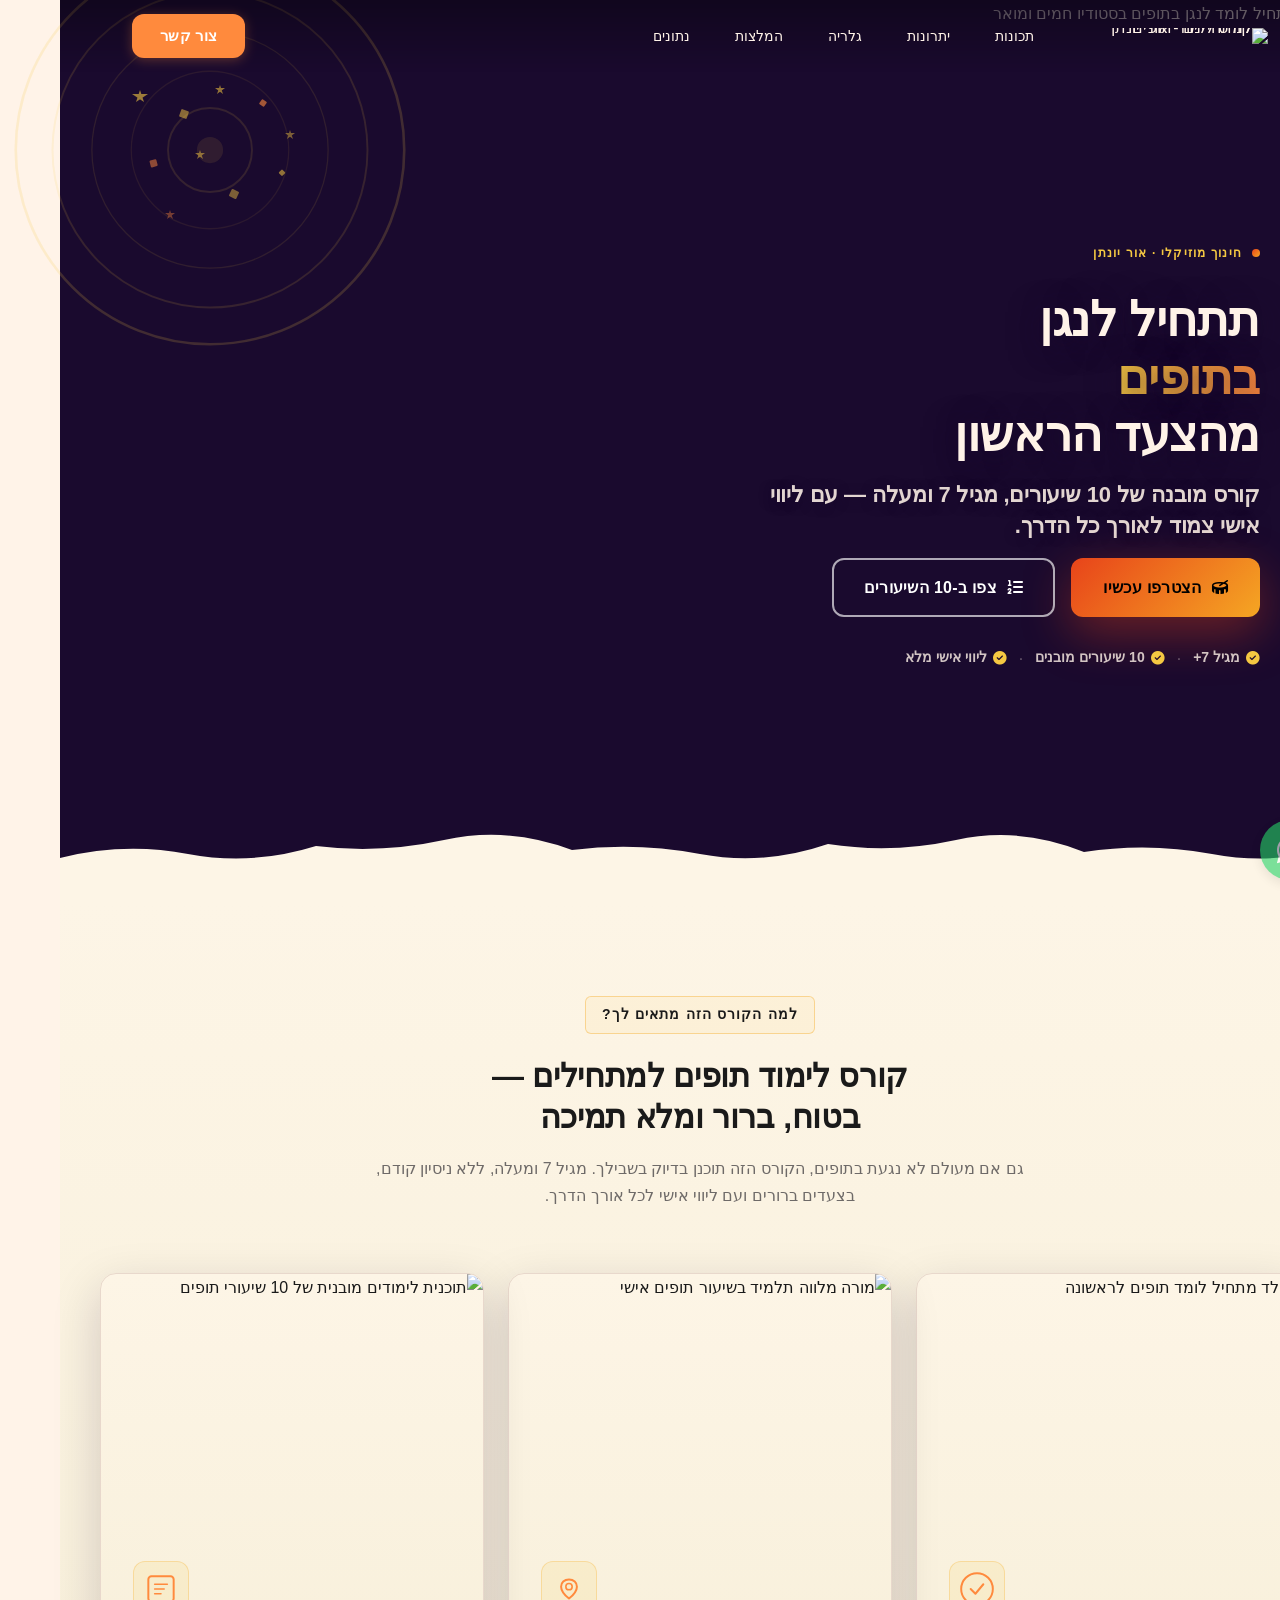
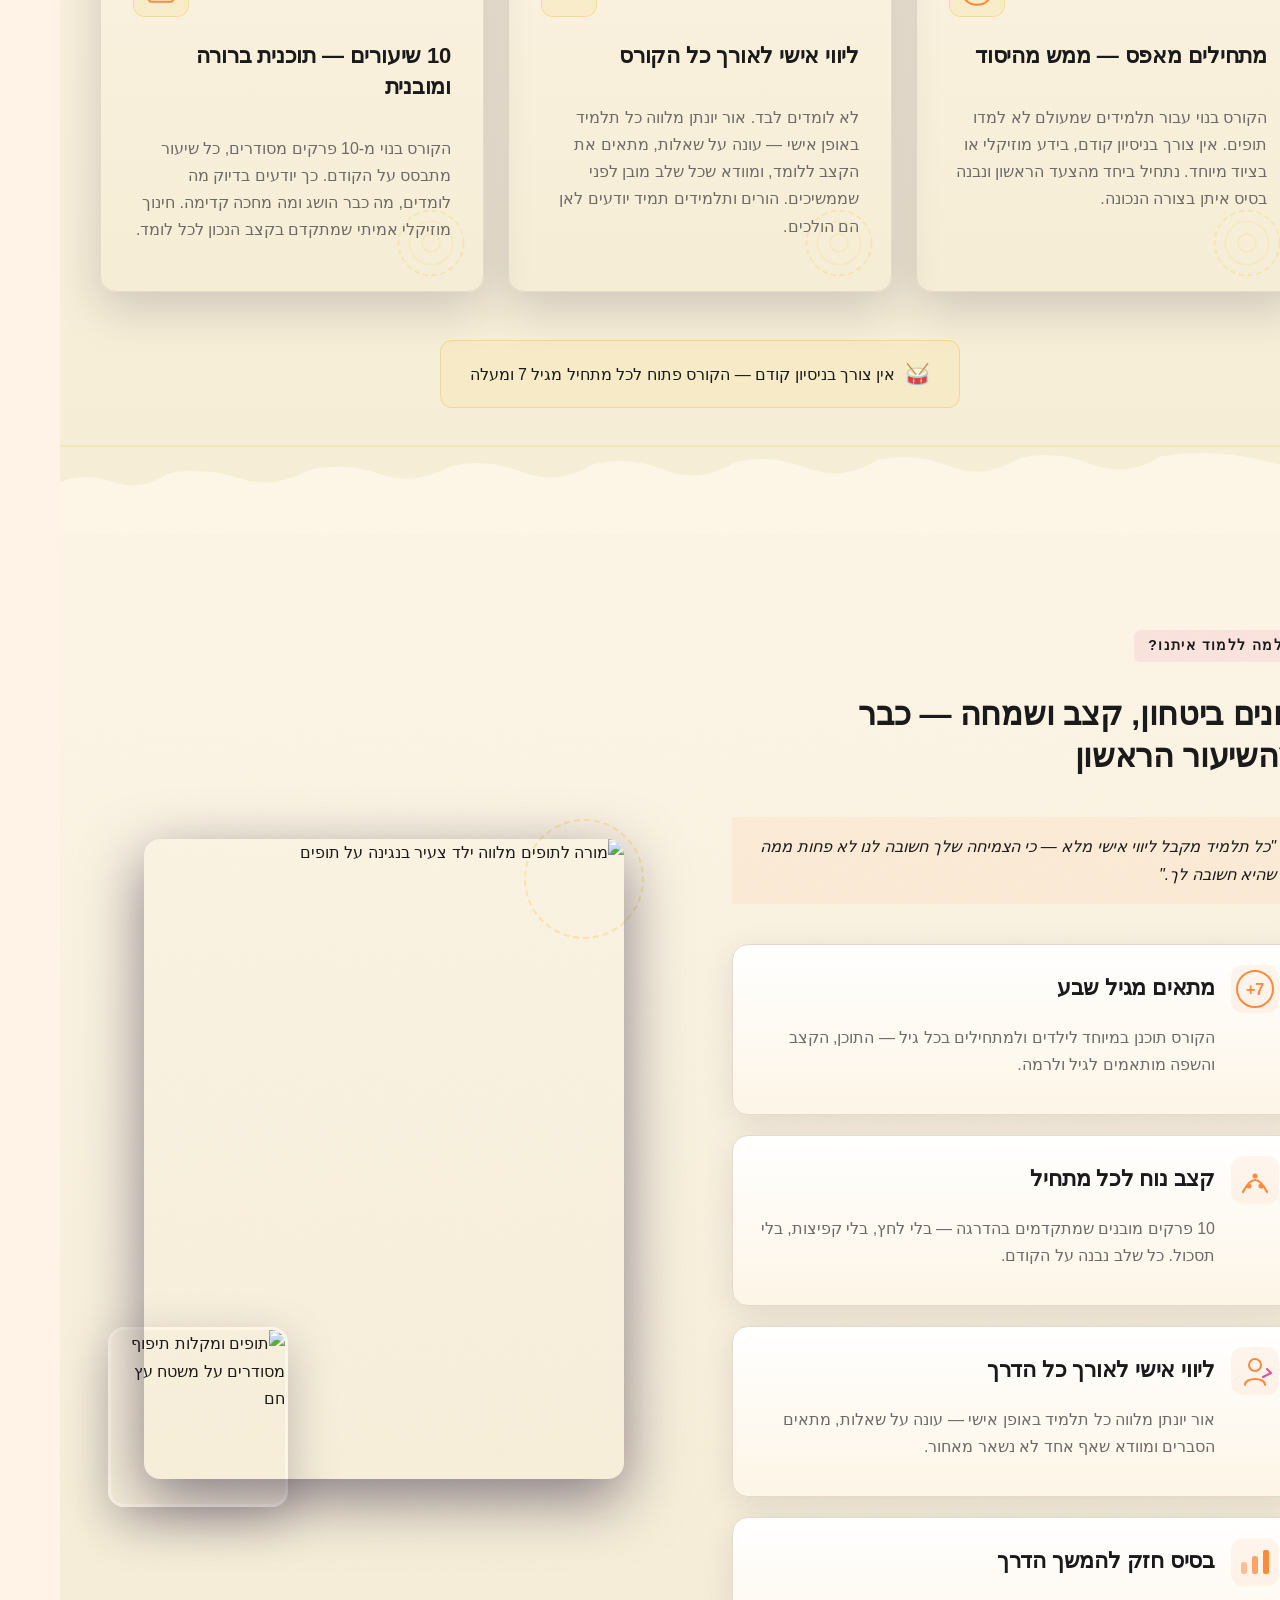
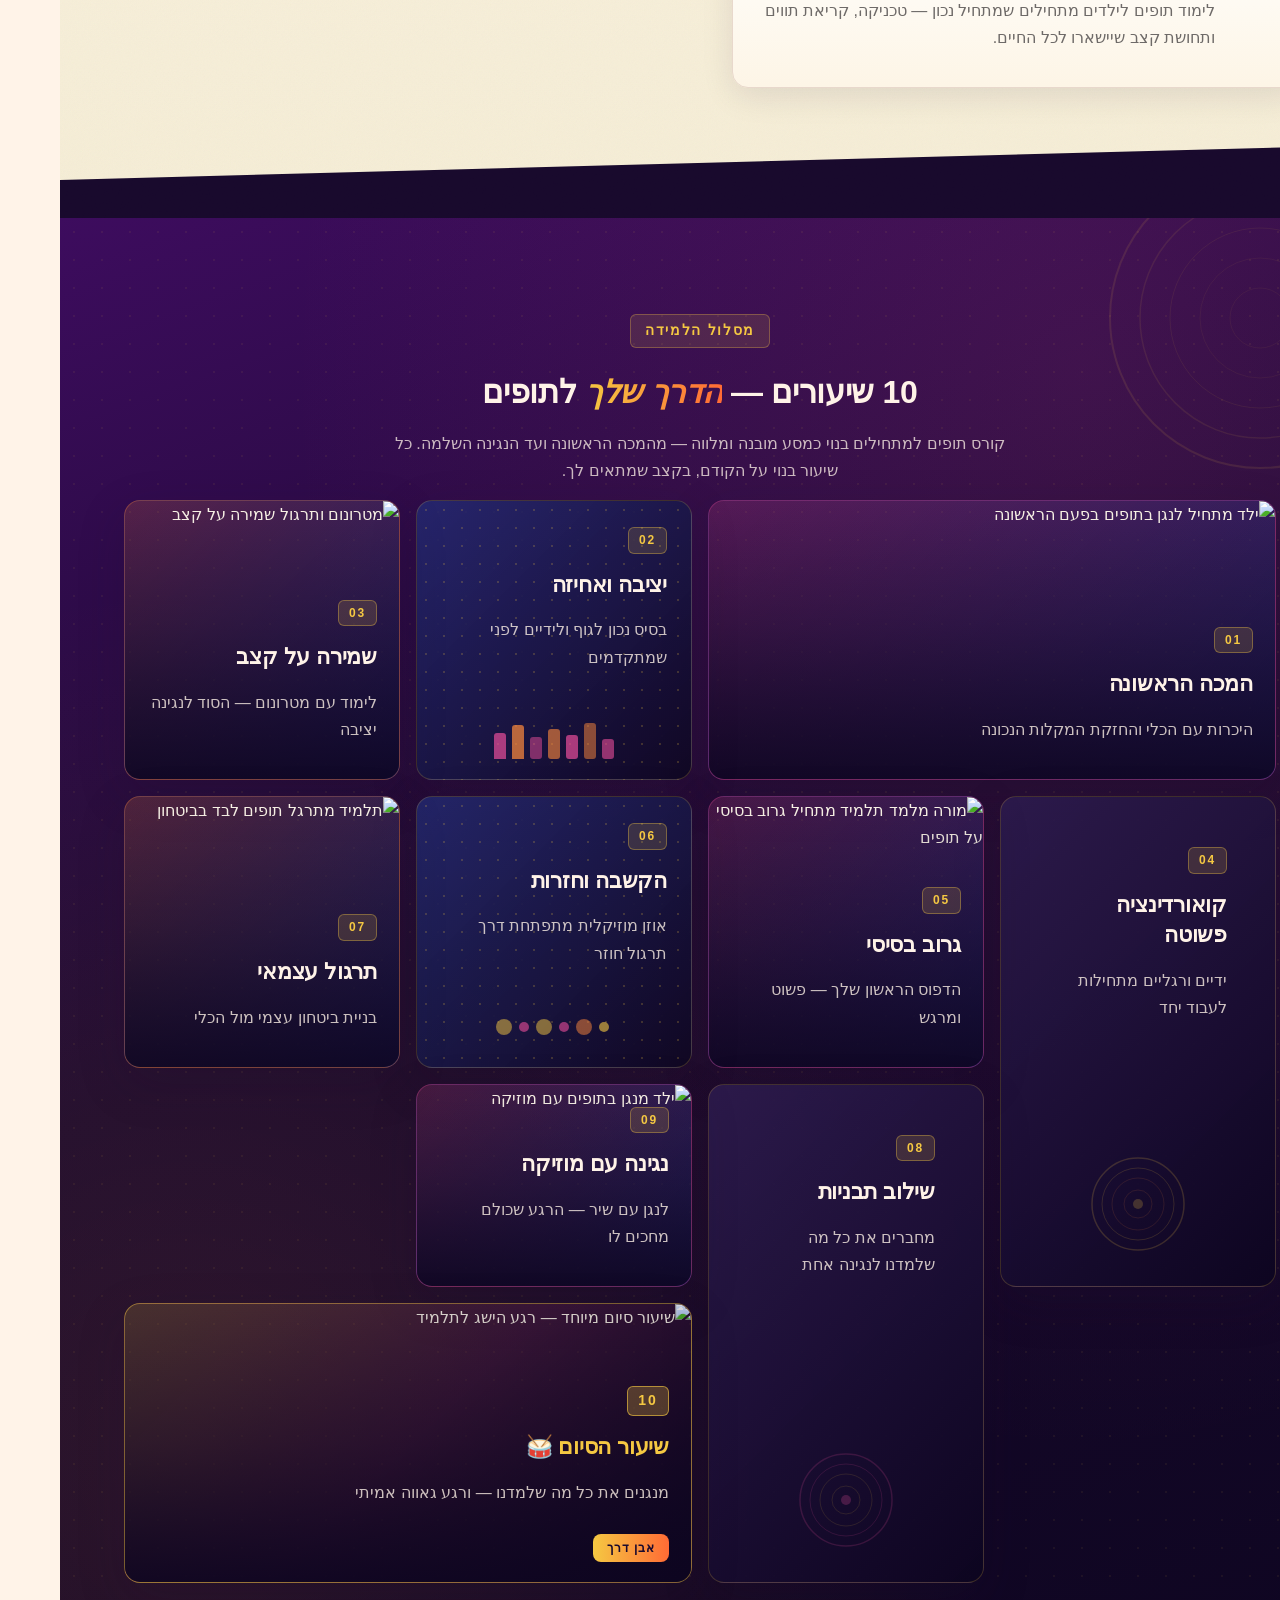
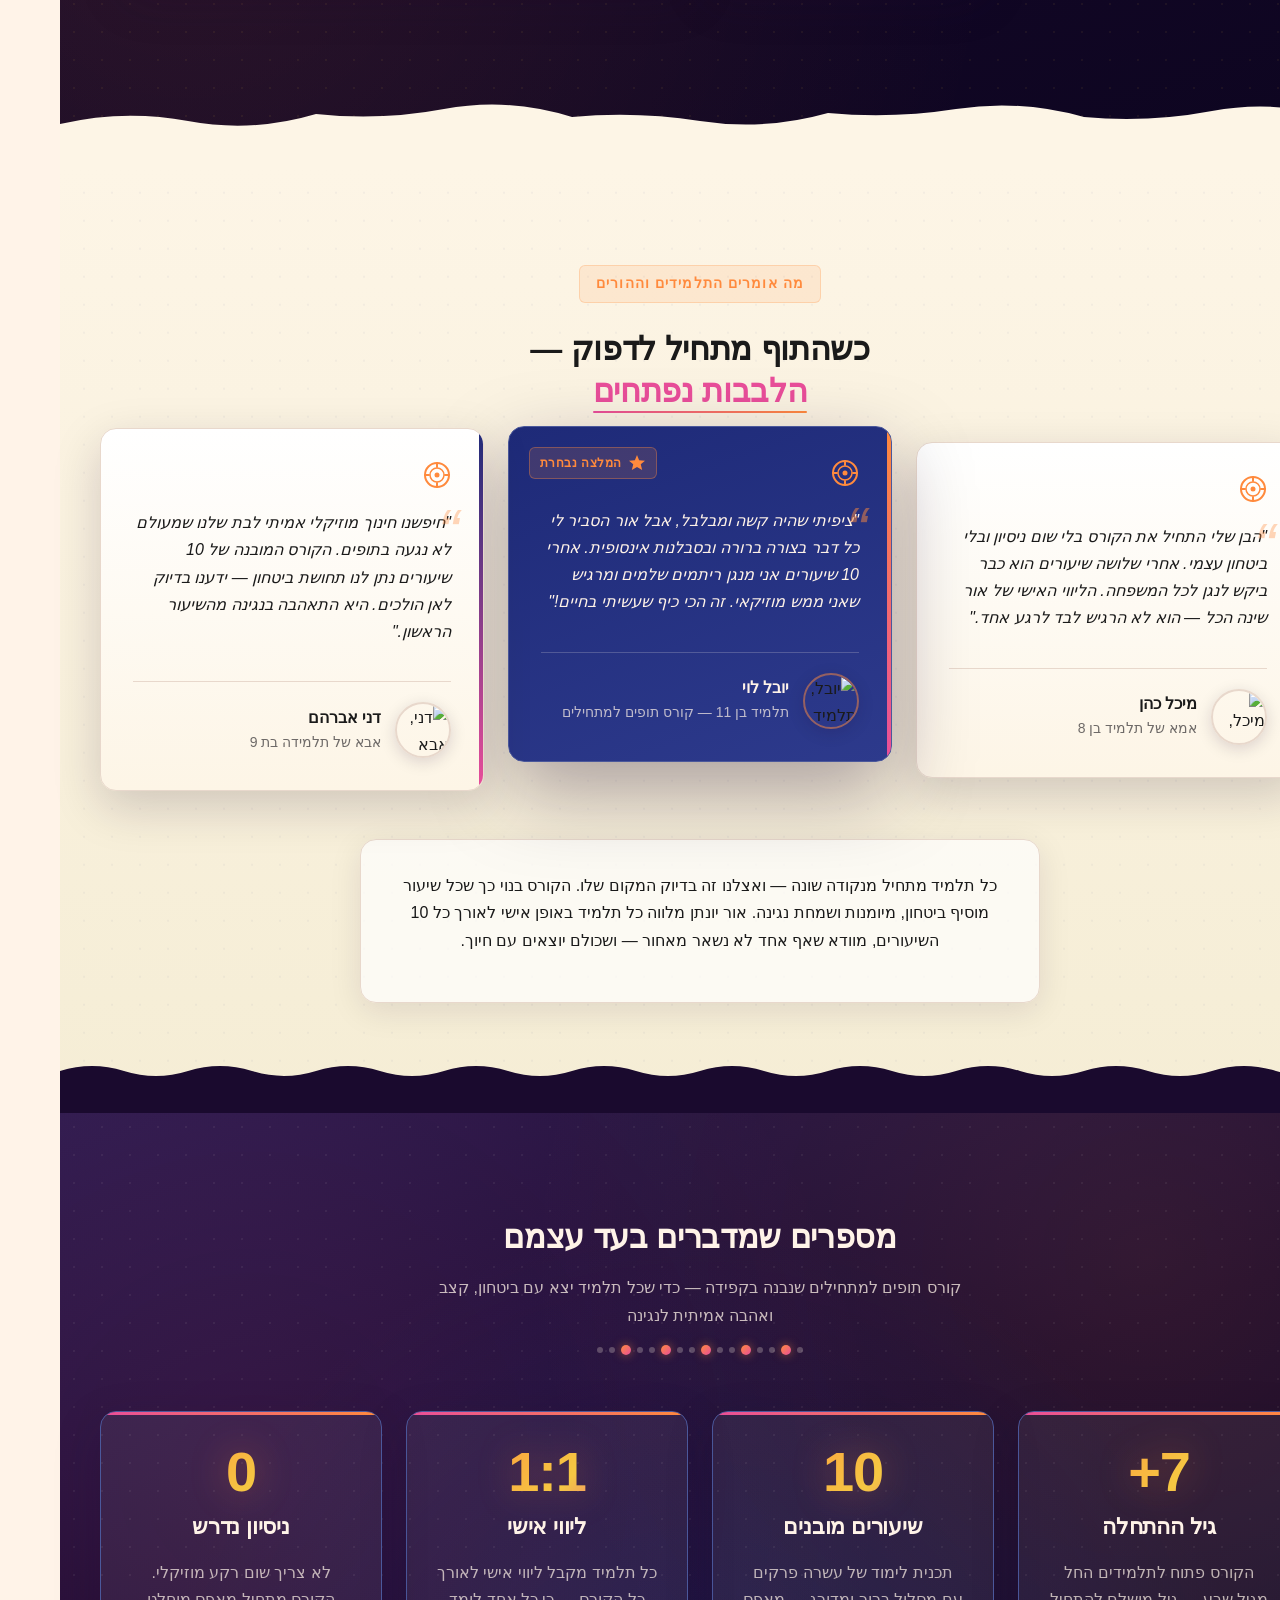
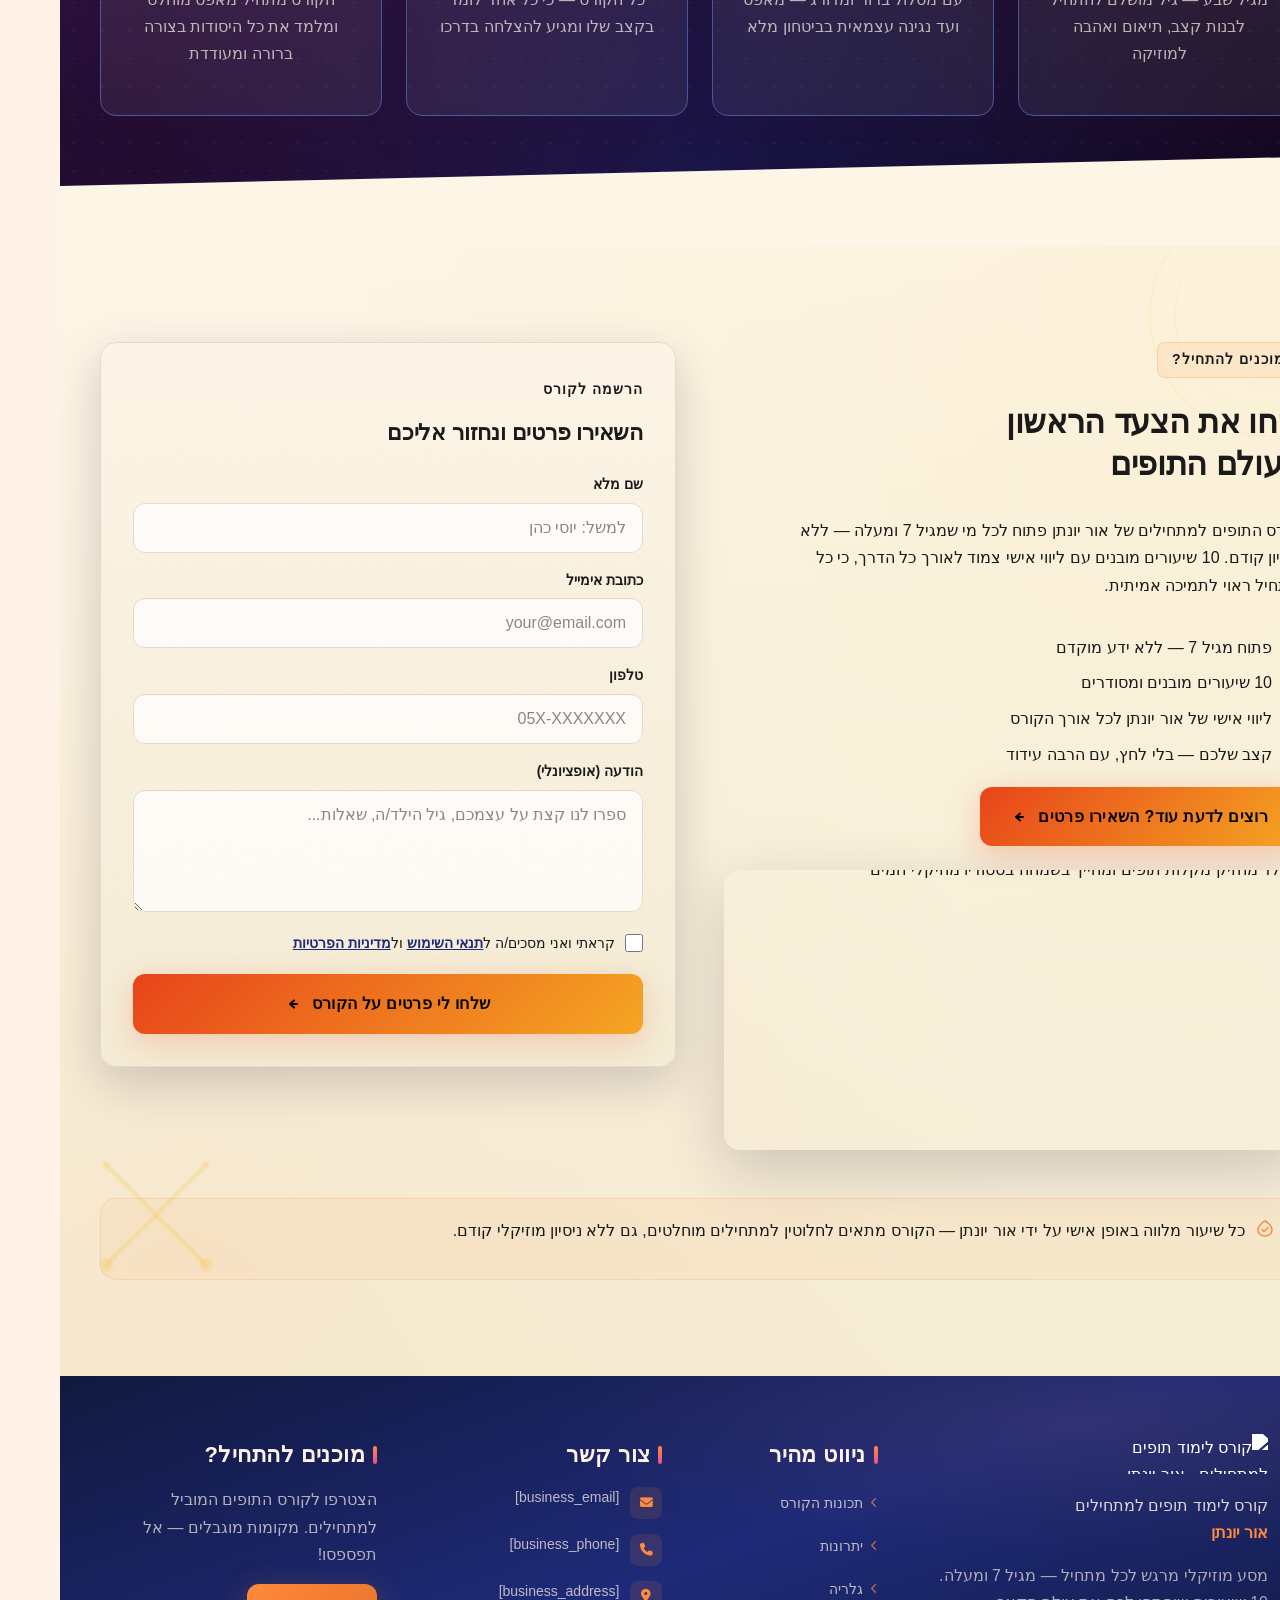
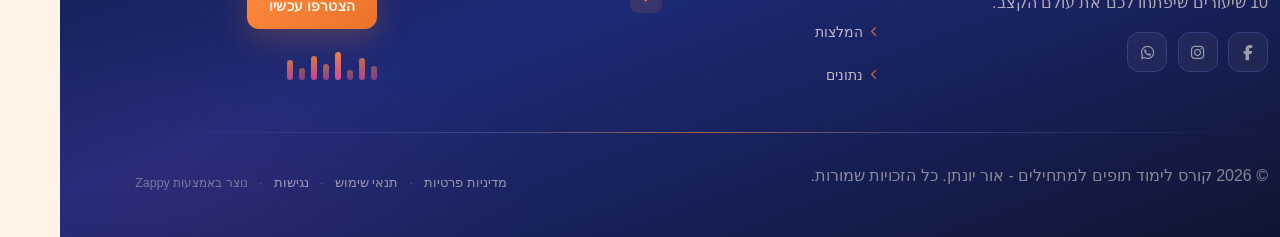
==== public/index.html @ 0bcd695f "Initial website commit" ====
<!DOCTYPE html>
<html lang="he" dir="rtl">
<head>
    <meta charset="UTF-8">
    <meta name="viewport" content="width=device-width, initial-scale=1.0">
    <meta name="robots" content="index, follow">
    <title>חינוך מוזיקלי — קורס לימוד תופים למתחילים - אור יונתן</title>
    <meta name="description" content="A beginner drums course designed for students starting from age 7, offering a structured 10-lesson curriculum. The course emphasizes personal accompaniment and ">
    <meta name="keywords" content="חינוך מוזיקלי, קורס תופים למתחילים, לימוד תופים לילדים מתחילים, קורס תופים אונליין למתחילים">
    
    <!-- Favicons -->
    <link rel="icon" type="image/x-icon" href="/assets/favicon.ico">
    <link rel="icon" type="image/png" sizes="16x16" href="/assets/favicon-16x16.png">
    <link rel="icon" type="image/png" sizes="32x32" href="/assets/favicon-32x32.png">
    <link rel="icon" type="image/png" sizes="48x48" href="/assets/favicon-48x48.png">
    <link rel="icon" type="image/png" sizes="192x192" href="/assets/favicon-192x192.png">
    <link rel="icon" type="image/png" sizes="512x512" href="/assets/favicon-512x512.png">
    <link rel="apple-touch-icon" href="/assets/apple-touch-icon.png">
    <!-- Zappy Analytics -->
<script>
(function() {
  'use strict';
  
  // Configuration
  var config = {
    websiteId: 'aa95f703-47a1-4709-b391-1533a9c128d7',
    apiUrl: 'https://api.zappy5.com/api/analytics/track',
    sessionDuration: 30 * 60 * 1000, // 30 minutes
    visitorDuration: 30 * 24 * 60 * 60 * 1000, // 30 days
    trackPageViews: true,
    trackClicks: true,
    trackFormSubmissions: true
  };
  
  // Generate or retrieve persistent visitor ID (30 days)
  function getVisitorId() {
    var visitorKey = 'zappy_visitor_' + config.websiteId;
    var visitor = null;
    
    try {
      visitor = localStorage.getItem(visitorKey);
      if (visitor) {
        var visitorData = JSON.parse(visitor);
        var now = Date.now();
        
        // Check if visitor ID is still valid (30 days)
        if (now - visitorData.created < config.visitorDuration) {
          // Update last seen timestamp
          visitorData.lastSeen = now;
          localStorage.setItem(visitorKey, JSON.stringify(visitorData));
          return visitorData.id;
        }
      }
    } catch (e) {
      console.warn('Zappy Analytics: LocalStorage not available');
    }
    
    // Generate new visitor ID
    var newVisitorId = 'zv_' + Date.now() + '_' + Math.random().toString(36).substr(2, 9);
    
    try {
      localStorage.setItem(visitorKey, JSON.stringify({
        id: newVisitorId,
        created: Date.now(),
        lastSeen: Date.now()
      }));
    } catch (e) {
      // Continue without local storage
    }
    
    return newVisitorId;
  }
  
  // Generate or retrieve session ID (30 minutes)
  function getSessionId() {
    var sessionKey = 'zappy_session_' + config.websiteId;
    var session = null;
    
    try {
      session = sessionStorage.getItem(sessionKey);
      if (session) {
        var sessionData = JSON.parse(session);
        var now = Date.now();
        
        // Check if session is still valid
        if (now - sessionData.timestamp < config.sessionDuration) {
          // Update timestamp
          sessionData.timestamp = now;
          sessionStorage.setItem(sessionKey, JSON.stringify(sessionData));
          return sessionData.id;
        }
      }
    } catch (e) {
      console.warn('Zappy Analytics: SessionStorage not available');
    }
    
    // Generate new session ID
    var newSessionId = 'zs_' + Date.now() + '_' + Math.random().toString(36).substr(2, 9);
    
    try {
      sessionStorage.setItem(sessionKey, JSON.stringify({
        id: newSessionId,
        timestamp: Date.now()
      }));
    } catch (e) {
      // Continue without session storage
    }
    
    return newSessionId;
  }
  
  var visitorId = getVisitorId();
  var sessionId = getSessionId();
  
  // Track an event
  function trackEvent(eventType, data) {
    data = data || {};
    
    var eventData = {
      website_id: config.websiteId,
      event_type: eventType,
      page_path: window.location.pathname,
      referrer: document.referrer || 'direct',
      visitor_id: visitorId,
      session_id: sessionId,
      metadata: data
    };
    
    // Use sendBeacon if available (better for page unload events)
    if (navigator.sendBeacon) {
      var blob = new Blob([JSON.stringify(eventData)], { type: 'application/json' });
      navigator.sendBeacon(config.apiUrl, blob);
    } else {
      // Fallback to fetch
      fetch(config.apiUrl, {
        method: 'POST',
        headers: {
          'Content-Type': 'application/json'
        },
        body: JSON.stringify(eventData),
        keepalive: true
      }).catch(function(error) {
        console.warn('Zappy Analytics: Failed to track event', error);
      });
    }
  }
  
  // Track page view
  if (config.trackPageViews) {
    trackEvent('pageview', {
      title: document.title,
      url: window.location.href
    });
  }
  
  // Track clicks on important elements
  if (config.trackClicks) {
    document.addEventListener('click', function(e) {
      var target = e.target;
      
      // Track button clicks (counted as actions)
      if (target.tagName === 'BUTTON' || target.closest('button')) {
        var button = target.tagName === 'BUTTON' ? target : target.closest('button');
        trackEvent('click', {
          element: 'button',
          text: button.textContent.trim().substring(0, 100),
          id: button.id || null,
          class: button.className || null
        });
      }
      
      // Track link clicks (navigation - not counted as actions)
      else if (target.tagName === 'A' || target.closest('a')) {
        var link = target.tagName === 'A' ? target : target.closest('a');
        trackEvent('navigation', {
          element: 'link',
          text: link.textContent.trim().substring(0, 100),
          href: link.href,
          external: link.hostname !== window.location.hostname
        });
      }
    }, true);
  }
  
  // Track form submissions
  if (config.trackFormSubmissions) {
    document.addEventListener('submit', function(e) {
      var form = e.target;
      
      trackEvent('form_submit', {
        form_id: form.id || null,
        form_name: form.name || null,
        form_action: form.action || null,
        form_method: form.method || 'GET'
      });
    }, true);
  }
  
  // Track time on page (send on page unload)
  var pageLoadTime = Date.now();
  
  window.addEventListener('beforeunload', function() {
    var timeOnPage = Math.floor((Date.now() - pageLoadTime) / 1000); // in seconds
    
    trackEvent('page_unload', {
      time_on_page: timeOnPage,
      page_path: window.location.pathname
    });
  });
  
  // Expose tracking function globally for custom events
  window.zappyAnalytics = {
    track: trackEvent,
    getVisitorId: function() { return visitorId; },
    getSessionId: function() { return sessionId; }
  };
  
})();
</script>
<!-- End Zappy Analytics -->
    <meta property="og:title" content="חינוך מוזיקלי — קורס לימוד תופים למתחילים - אור יונתן">
    <meta property="og:description" content="A beginner drums course designed for students starting from age 7, offering a structured 10-lesson curriculum. The course emphasizes personal accompaniment and ">
    <meta name="twitter:card" content="summary_large_image">
    <meta name="twitter:title" content="חינוך מוזיקלי — קורס לימוד תופים למתחילים - אור יונתן">
    <meta name="twitter:description" content="A beginner drums course designed for students starting from age 7, offering a structured 10-lesson curriculum. The course emphasizes personal accompaniment and ">
    <meta property="og:type" content="website">
  <meta property="og:locale" content="he_IL">
  
  
  
  
  
  <link rel="stylesheet" href="https://cdnjs.cloudflare.com/ajax/libs/font-awesome/6.4.0/css/all.min.css">

    <!-- Favicons -->
    <link rel="icon" type="image/x-icon" href="/assets/favicon.ico">
    <link rel="icon" type="image/png" sizes="16x16" href="/assets/favicon-16x16.png">
    <link rel="icon" type="image/png" sizes="32x32" href="/assets/favicon-32x32.png">
    <link rel="icon" type="image/png" sizes="48x48" href="/assets/favicon-48x48.png">
    <link rel="icon" type="image/png" sizes="192x192" href="/assets/favicon-192x192.png">
    <link rel="icon" type="image/png" sizes="512x512" href="/assets/favicon-512x512.png">
    <link rel="apple-touch-icon" href="/assets/apple-touch-icon.png">
    <!-- Cookie Consent -->
    <link rel="stylesheet" href="https://cdn.jsdelivr.net/npm/vanilla-cookieconsent@3/dist/cookieconsent.css">
    <script src="https://cdn.jsdelivr.net/npm/vanilla-cookieconsent@3/dist/cookieconsent.umd.js"></script>
    <!-- Mickidum Accessibility Toolbar -->
    <script src="https://cdn.jsdelivr.net/gh/mickidum/acc_toolbar/acctoolbar/acctoolbar.min.js"></script>
    <link rel="stylesheet" href="/styles.css">

    <style id="zappy-dropdown-submenu-styles">
      /* ========== DESKTOP DROPDOWN SUBMENU STYLES ========== */
      /* Base styles for dropdown submenus - parent must be positioned */
      .nav-menu li:has(.sub-menu), nav li:has(.sub-menu), .navbar li:has(.sub-menu), #navMenu li:has(.sub-menu) { position: relative; }
      /* Submenu base - hidden by default */
      .nav-menu .sub-menu, nav .sub-menu, .navbar .sub-menu, #navMenu .sub-menu { display: block !important; position: absolute !important; top: 100%; left: 0; min-width: 220px; background: white; border-radius: 8px; box-shadow: 0 8px 25px rgba(0,0,0,0.15); padding: 8px 0; opacity: 0; visibility: hidden; transform: translateY(10px); transition: all 0.3s ease; z-index: 1000; list-style: none; pointer-events: none; }
      /* CRITICAL: Desktop hover styles to show dropdown */
      .nav-menu li:hover > .sub-menu, nav li:hover > .sub-menu, .navbar li:hover > .sub-menu, #navMenu li:hover > .sub-menu { opacity: 1 !important; visibility: visible !important; transform: translateY(0) !important; pointer-events: auto !important; }
      /* Submenu item styling */
      .sub-menu li { list-style: none; margin: 0; padding: 0; }
      .sub-menu a { display: block !important; padding: 10px 16px !important; color: var(--text-dark, #333) !important; font-weight: 500; text-decoration: none; white-space: nowrap; transition: background-color 0.2s; }
      .sub-menu .zappy-nav-child > a { padding-left: 28px !important; font-size: 0.9em !important; opacity: 0.85 !important; }
      [dir="rtl"] .sub-menu .zappy-nav-child > a, html[lang="he"] .sub-menu .zappy-nav-child > a, html[lang="ar"] .sub-menu .zappy-nav-child > a { padding-left: 10px !important; padding-right: 28px !important; }
      .sub-menu .zappy-nav-parent > a { font-weight: 600 !important; }
      .sub-menu a:hover { background-color: #f5f5f5; }
      /* RTL (Hebrew/Arabic) dropdown positioning */
      [dir="rtl"] .nav-menu .sub-menu, [dir="rtl"] nav .sub-menu, [dir="rtl"] .navbar .sub-menu, html[lang="he"] .nav-menu .sub-menu, html[lang="he"] nav .sub-menu, html[lang="he"] .navbar .sub-menu, html[lang="ar"] .nav-menu .sub-menu, html[lang="ar"] nav .sub-menu, html[lang="ar"] .navbar .sub-menu { left: auto !important; right: 0 !important; }
      /* Hide empty dropdown menus (exclude catalog sub-menus that use <a> children instead of <li>) */
      .sub-menu:empty, .sub-menu:not(:has(li:not(.zappy-hidden-menu-item))):not(:has(> a)), .sub-menu:not(:has(li)):not(:has(> a)) { display: none !important; opacity: 0 !important; visibility: hidden !important; pointer-events: none !important; }
      /* Desktop: show submenu on Menu Group hover */
      li:has(.menu-group-title):hover > .sub-menu { opacity: 1 !important; visibility: visible !important; transform: translateY(0) !important; pointer-events: auto !important; }
      /* Menu Group title styling */
      .nav-menu > li > .menu-group-title, #navMenu > li > .menu-group-title { display: inline-block; padding: 0.5rem 1rem; cursor: default; user-select: none; }
      
      /* ========== MOBILE SUBMENU STYLES ========== */
      @media (max-width: 768px) {
        .nav-menu .sub-menu, nav .sub-menu, .navbar .sub-menu, #navMenu .sub-menu { position: static !important; transform: none !important; box-shadow: none !important; background: transparent !important; max-height: 0; overflow: hidden; opacity: 0; visibility: hidden; transition: max-height 0.3s ease, opacity 0.3s ease; padding: 0 !important; border-radius: 0 !important; }
        .navbar .sub-menu.mobile-expanded, .nav-menu .sub-menu.mobile-expanded, #navMenu .sub-menu.mobile-expanded { max-height: none !important; overflow-y: visible !important; opacity: 1 !important; visibility: visible !important; padding: 8px 0 8px 16px !important; }
        [dir="rtl"] .sub-menu.mobile-expanded, html[lang="he"] .sub-menu.mobile-expanded { padding: 8px 16px 8px 0 !important; }
        /* Disable hover behavior on mobile */
        .nav-menu li:hover > .sub-menu, nav li:hover > .sub-menu, .navbar li:hover > .sub-menu, #navMenu li:hover > .sub-menu { opacity: 0; visibility: hidden; pointer-events: none; }
        .nav-menu li > .sub-menu.mobile-expanded, nav li > .sub-menu.mobile-expanded, .navbar li > .sub-menu.mobile-expanded, #navMenu li > .sub-menu.mobile-expanded { opacity: 1 !important; visibility: visible !important; pointer-events: auto !important; }
        .nav-menu li:has(.sub-menu), nav li:has(.sub-menu), .navbar li:has(.sub-menu), #navMenu li:has(.sub-menu) { display: flex !important; flex-wrap: wrap !important; align-items: center !important; position: relative !important; min-height: 44px !important; }
        .nav-menu li:has(.sub-menu) > a, nav li:has(.sub-menu) > a, .navbar li:has(.sub-menu) > a, #navMenu li:has(.sub-menu) > a { flex: 1 !important; min-width: 0 !important; }
        .nav-menu li:has(.sub-menu) > .menu-group-title, nav li:has(.sub-menu) > .menu-group-title, .navbar li:has(.sub-menu) > .menu-group-title, #navMenu li:has(.sub-menu) > .menu-group-title { flex: 1 !important; min-width: 0 !important; padding: 0 !important; line-height: inherit !important; }
        .nav-menu li:has(.sub-menu) > .sub-menu, nav li:has(.sub-menu) > .sub-menu, .navbar li:has(.sub-menu) > .sub-menu, #navMenu li:has(.sub-menu) > .sub-menu { flex-basis: 100% !important; width: 100% !important; }
        .nav-menu li:has(.sub-menu) > a [class*="chevron"], .nav-menu li:has(.sub-menu) > a [class*="arrow"], .nav-menu li:has(.sub-menu) > a .fa-chevron-down, .nav-menu li:has(.sub-menu) > a .fa-angle-down, nav li:has(.sub-menu) > a [class*="chevron"], nav li:has(.sub-menu) > a [class*="arrow"], #navMenu li:has(.sub-menu) > a [class*="chevron"], #navMenu li:has(.sub-menu) > a [class*="arrow"] { display: none !important; visibility: hidden !important; }
        .mobile-submenu-toggle { display: flex !important; align-items: center !important; justify-content: center !important; width: 44px !important; height: auto !important; background: transparent !important; border: none !important; cursor: pointer !important; color: var(--text-dark) !important; position: static !important; flex-shrink: 0 !important; align-self: stretch !important; z-index: 2 !important; padding: 0 !important; margin: 0 !important; }
        .mobile-submenu-toggle::after { content: '' !important; width: 0 !important; height: 0 !important; border-left: 6px solid transparent !important; border-right: 6px solid transparent !important; border-top: 7px solid currentColor !important; transition: transform 0.3s ease !important; }
        .mobile-submenu-toggle.expanded::after { transform: rotate(180deg) !important; }
        .sub-menu a { padding: 10px 0 !important; display: block !important; color: var(--text-dark) !important; white-space: normal !important; }
        .sub-menu .zappy-nav-child > a { padding-left: 28px !important; font-size: 0.9em !important; opacity: 0.85 !important; }
        [dir="rtl"] .sub-menu .zappy-nav-child > a, html[lang="he"] .sub-menu .zappy-nav-child > a, html[lang="ar"] .sub-menu .zappy-nav-child > a { padding-left: 0 !important; padding-right: 28px !important; }
        .sub-menu .zappy-nav-parent > a { font-weight: 600 !important; }
        .nav-menu.active, #navMenu.active { max-width: 100vw !important; overflow-x: hidden !important; box-sizing: border-box !important; }
        .navbar .sub-menu li a, nav.navbar .sub-menu li a, .zappy-products-dropdown .sub-menu a { color: var(--text-dark) !important; }
      }
      @media (min-width: 769px) { .mobile-submenu-toggle { display: none !important; } }
    </style>

    <style id="zappy-widget-visibility">
      html[dir="rtl"] .whatsapp-float { right: 20px !important; left: auto !important; }
      html[dir="ltr"] .whatsapp-float, html:not([dir]) .whatsapp-float { left: 20px !important; right: auto !important; }
      html[dir="rtl"] #mic-access-tool-general-button, html[dir="rtl"] .mic-access-tool-general-button,
      html[dir="rtl"] #mic-init-access-tool .mic-access-tool-general-button,
      html[dir="rtl"] #mic-init-access-tool #mic-access-tool-general-button,
      html[dir="rtl"] ._access-icon { left: 20px !important; right: auto !important; }
      html[dir="ltr"] #mic-access-tool-general-button, html[dir="ltr"] .mic-access-tool-general-button,
      html[dir="ltr"] #mic-init-access-tool .mic-access-tool-general-button,
      html[dir="ltr"] #mic-init-access-tool #mic-access-tool-general-button,
      html[dir="ltr"] ._access-icon,
      html:not([dir]) #mic-access-tool-general-button, html:not([dir]) .mic-access-tool-general-button,
      html:not([dir]) #mic-init-access-tool .mic-access-tool-general-button,
      html:not([dir]) #mic-init-access-tool #mic-access-tool-general-button,
      html:not([dir]) ._access-icon { right: 20px !important; left: auto !important; }
      @media (max-width: 768px) { .whatsapp-float { display: flex !important; } }
      @media (min-width: 769px) { .whatsapp-float { display: flex !important; } }
      @media (max-width: 768px) {
        #mic-access-tool-general-button, .mic-access-tool-general-button,
        #mic-init-access-tool .mic-access-tool-general-button, #mic-init-access-tool #mic-access-tool-general-button,
        ._access-icon { display: flex !important; visibility: visible !important; opacity: 1 !important; pointer-events: auto !important; }
        #mic-access-tool-box, .mic-access-tool-box, #mic-init-access-tool #mic-access-tool-box,
        div[id*="mic-access-tool-box"], ._access-menu {
          visibility: hidden; opacity: 0; pointer-events: auto !important;
        }
      }
      @media (min-width: 769px) {
        #mic-access-tool-general-button, .mic-access-tool-general-button,
        #mic-init-access-tool .mic-access-tool-general-button, #mic-init-access-tool #mic-access-tool-general-button,
        ._access-icon { display: flex !important; visibility: visible !important; opacity: 1 !important; pointer-events: auto !important; }
        #mic-access-tool-box, .mic-access-tool-box, #mic-init-access-tool #mic-access-tool-box,
        div[id*="mic-access-tool-box"], ._access-menu {
          visibility: hidden; opacity: 0; pointer-events: auto !important;
        }
      }
    </style>
</head>
<body>

  <nav class="navbar" dir="rtl">
  <button class="mobile-toggle" id="mobileToggle" aria-label="Menu">
    <svg class="hamburger-icon" width="24" height="24" viewBox="0 0 24 24" fill="none">
      <path d="M3 12h18M3 6h18M3 18h18" stroke="currentColor" stroke-width="2" stroke-linecap="round"></path>
    </svg>
    <svg class="close-icon" width="24" height="24" viewBox="0 0 24 24" fill="none" style="display: none;">
      <path d="M18 6L6 18M6 6l12 12" stroke="currentColor" stroke-width="2" stroke-linecap="round"></path>
    </svg>
  </button>

  <button class="phone-header-btn" data-phone="[business_phone]" aria-label="Call">
    <svg width="20" height="20" viewBox="0 0 24 24" fill="currentColor">
      <path d="M22 16.92v3a2 2 0 0 1-2.18 2 19.79 19.79 0 0 1-8.63-3.07 19.5 19.5 0 0 1-6-6 19.79 19.79 0 0 1-3.07-8.67A2 2 0 0 1 4.11 2h3a2 2 0 0 1 2 1.72 12.84 12.84 0 0 0 .7 2.81 2 2 0 0 1-.45 2.11L8.09 9.91a16 16 0 0 0 6 6l1.27-1.27a2 2 0 0 1 2.11-.45 12.84 12.84 0 0 0 2.81.7A2 2 0 0 1 22 16.92z"></path>
    </svg>
  </button>

  <div class="nav-container">
    <div class="nav-right-group"><div class="nav-brand">
      <a href="/" class="logo-link">
        <img src="/assets/logo.webp" alt="קורס לימוד תופים למתחילים - אור יונתן" class="logo">
      </a>
    </div><ul class="nav-menu" id="navMenu"><li><a href="#features">תכונות</a></li><li><a href="#benefits">יתרונות</a></li><li><a href="#gallery">גלריה</a></li><li><a href="#testimonials">המלצות</a></li><li><a href="#stats">נתונים</a></li></ul></div>

    

    <div class="nav-cta-container">
      <a href="#cta" class="nav-cta-btn">צור קשר</a>
    </div>
  </div>
</nav>
<script>

// Navbar Mobile Menu Toggle and Contrast Fix
(function() {
  // Use 'load' event instead of 'DOMContentLoaded' to ensure we run AFTER all other scripts
  window.addEventListener('load', function() {
    
    // FIX MOBILE BUTTON CONTRAST
    // Detect navbar background color and apply contrasting color to mobile buttons
    const navbar = document.querySelector('.navbar, nav, header');
    if (!navbar) {
      console.log('[Navbar] Navbar element not found');
      return;
    }
    
    // DECLARE VARIABLES EARLY to avoid Temporal Dead Zone errors
    // These are used in multiple places below
    let mobileToggle = document.getElementById('mobileToggle') ||
                       document.querySelector('.mobile-toggle') ||
                       document.querySelector('.hamburger') ||
                       document.querySelector('.hamburger-menu') ||
                       document.querySelector('.menu-toggle') ||
                       document.querySelector('.burger-menu') ||
                       document.querySelector('[aria-label="Menu"]') ||
                       document.querySelector('[aria-label="תפריט"]');
    
    const phoneBtn = document.querySelector('.phone-header-btn');
    
    const computedStyle = window.getComputedStyle(navbar);
    let bgColor = computedStyle.backgroundColor;
    
    console.log('[Navbar] Initial navbar background:', bgColor);
    
    // Check if background is transparent or rgba with 0 alpha
    const isTransparent = bgColor === 'transparent' || 
                         bgColor === 'rgba(0, 0, 0, 0)' ||
                         (bgColor.startsWith('rgba') && bgColor.includes(', 0)'));
    
    if (isTransparent) {
      // Check for background-image or gradient
      const bgImage = computedStyle.backgroundImage;
      if (bgImage && bgImage !== 'none') {
        console.log('[Navbar] Navbar has background image/gradient, using dark text');
        bgColor = 'rgb(240, 240, 240)'; // Assume light background
      } else {
        // Transparent navbar - check body background
        const bodyBg = window.getComputedStyle(document.body).backgroundColor;
        console.log('[Navbar] Navbar transparent, using body background:', bodyBg);
        bgColor = bodyBg;
      }
    }
    
    // Calculate luminance to determine if background is light or dark
    const rgb = bgColor.match(/\d+/g);
    if (rgb && rgb.length >= 3) {
      const r = parseInt(rgb[0]);
      const g = parseInt(rgb[1]);
      const b = parseInt(rgb[2]);
      const luminance = (0.299 * r + 0.587 * g + 0.114 * b) / 255;
      
      // Mobile button colors are set by Claude's AI-generated CSS (same as .nav-menu a)
      // No dynamic color overrides needed - colors come from the generated navbar CSS
      console.log('[Navbar] Mobile button colors preserved from Claude CSS (luminance:', luminance.toFixed(2) + ')');
      
      // FIX ICON SIZES - Ensure SVGs are properly sized and visible
      // INJECT CRITICAL CSS TO OVERRIDE ANY CONFLICTING RULES
      const criticalCSS = document.createElement('style');
      criticalCSS.id = 'zappy-mobile-nav-fix';
      const htmlLang = document.documentElement.lang || 'en';
      const htmlDir = document.documentElement.dir || 'ltr';
      // Check both dir attribute AND lang for RTL detection
      // dir="rtl" is the most reliable indicator
      const isRTL = htmlDir === 'rtl' || htmlLang === 'he' || htmlLang === 'ar';
      
      criticalCSS.textContent = `
        /* Hide mobile buttons on desktop, show only on mobile */
        @media (min-width: 769px) {
          .mobile-toggle,
          .phone-header-btn {
            display: none !important;
          }
        }
        
        /* Show and position mobile buttons correctly on mobile */
        @media (max-width: 768px) {
          .mobile-toggle,
          .phone-header-btn {
            position: absolute !important;
            top: 50% !important;
            transform: translateY(-50%) !important;
            z-index: 1001 !important;
            display: flex !important;
            align-items: center !important;
            justify-content: center !important;
            width: 36px !important;
            height: 36px !important;
            border-radius: 50% !important;
            border: none !important;
            cursor: pointer !important;
            padding: 6px !important;
            background: none !important;
            color: var(--nav-text, var(--text-dark)) !important;
          }
          
          /* LTR positioning (default): hamburger LEFT, phone RIGHT */
          html:not([dir="rtl"]):not([lang="he"]):not([lang="ar"]) .mobile-toggle,
          html[dir="ltr"] .mobile-toggle {
            left: 12px !important;
            right: auto !important;
          }
          html:not([dir="rtl"]):not([lang="he"]):not([lang="ar"]) .phone-header-btn,
          html[dir="ltr"] .phone-header-btn {
            right: 12px !important;
            left: auto !important;
          }
          
          /* RTL positioning: hamburger RIGHT, phone LEFT */
          html[dir="rtl"] .mobile-toggle,
          html[lang="he"] .mobile-toggle,
          html[lang="ar"] .mobile-toggle {
            right: 12px !important;
            left: auto !important;
          }
          html[dir="rtl"] .phone-header-btn,
          html[lang="he"] .phone-header-btn,
          html[lang="ar"] .phone-header-btn {
            left: 12px !important;
            right: auto !important;
          }
          
          /* CRITICAL: Ensure nav-container has min-height on mobile */
          /* All children are positioned absolutely/fixed on mobile, so height:auto collapses to 0 */
          .nav-container {
            min-height: 70px !important;
            position: relative !important;
          }
          
          /* Ensure SVG icons are properly sized and inherit color */
          .mobile-toggle svg,
          .phone-header-btn svg {
            width: 24px !important;
            height: 24px !important;
            /* Don't force display - let JavaScript control hamburger/close toggle */
          }
          
          /* Reset nav-cta-container on mobile - remove desktop box-shadow/padding */
          /* that creates a visible ghost box when CTA button is hidden */
          .nav-cta-container {
            box-shadow: none !important;
            padding: 0 !important;
          }
          
          /* Hide nav-cta-container entirely on mobile when there's no lang-switcher */
          /* (only the CTA button is inside, and it's hidden on mobile) */
          .nav-cta-container:not(:has(.lang-switcher)) {
            display: none !important;
          }
          
          /* CRITICAL: Prevent hero image fade gradient from bleeding over headline text */
          /* The .image-fade-gradient has bottom: -30px (extends below parent) */
          /* On mobile stacked layout, this overlaps the h1 text below the image */
          .hero-image-column {
            overflow: hidden !important;
          }
          .image-fade-gradient {
            bottom: 0 !important;
          }
          
          /* Hide desktop language switcher on mobile - hamburger menu handles it */
          /* High specificity to override stored CSS */
          .lang-switcher,
          .nav-cta-container .lang-switcher,
          .nav-container .lang-switcher,
          .navbar .lang-switcher,
          .navbar .nav-cta-container .lang-switcher {
            display: none !important;
          }
        }
      `;
      
      // Remove existing fix if present and inject new one
      const existing = document.getElementById('zappy-mobile-nav-fix');
      if (existing) existing.remove();
      document.head.appendChild(criticalCSS);
      
      console.log('[Navbar] Critical CSS injected for mobile nav positioning');
      
      // ONLY apply inline positioning styles on mobile viewport
      // On desktop, the CSS handles hiding these buttons with display: none
      // Inline styles were breaking desktop layout by overriding CSS
      const isMobileViewport = window.innerWidth <= 768;
      
      if (mobileToggle) {
        // Icon sizing applies to all viewports for consistency
        const hamburgerIcon = mobileToggle.querySelector('.hamburger-icon');
        const closeIcon = mobileToggle.querySelector('.close-icon');
        
        if (hamburgerIcon) {
          hamburgerIcon.style.setProperty('width', '24px', 'important');
          hamburgerIcon.style.setProperty('height', '24px', 'important');
          hamburgerIcon.style.setProperty('display', 'block', 'important'); // Show hamburger by default
        }
        if (closeIcon) {
          closeIcon.style.setProperty('width', '24px', 'important');
          closeIcon.style.setProperty('height', '24px', 'important');
          closeIcon.style.setProperty('display', 'none', 'important'); // Hide close icon by default
        }
        
        // ONLY set positioning inline styles on mobile
        if (isMobileViewport) {
          mobileToggle.style.setProperty('position', 'absolute', 'important');
          mobileToggle.style.setProperty('top', '50%', 'important');
          mobileToggle.style.setProperty('transform', 'translateY(-50%)', 'important');
          mobileToggle.style.setProperty('z-index', '1001', 'important');
          
          // Clear any inline left/right so CSS can take over based on html[dir]
          mobileToggle.style.removeProperty('left');
          mobileToggle.style.removeProperty('right');
          
          console.log('[Navbar] Mobile toggle positioning applied (mobile viewport)');
        } else {
          // On desktop, clear any positioning styles to let CSS handle it
          mobileToggle.style.removeProperty('position');
          mobileToggle.style.removeProperty('top');
          mobileToggle.style.removeProperty('transform');
          mobileToggle.style.removeProperty('z-index');
          mobileToggle.style.removeProperty('left');
          mobileToggle.style.removeProperty('right');
          console.log('[Navbar] Desktop viewport - cleared mobile toggle inline positioning');
        }
      }
      
      if (phoneBtn) {
        // Icon sizing applies to all viewports
        const phoneIcon = phoneBtn.querySelector('svg');
        if (phoneIcon) {
          phoneIcon.style.width = '24px';
          phoneIcon.style.height = '24px';
          phoneIcon.setAttribute('width', '24');
          phoneIcon.setAttribute('height', '24');
        }
        
        // ONLY set positioning inline styles on mobile
        if (isMobileViewport) {
          phoneBtn.style.setProperty('position', 'absolute', 'important');
          phoneBtn.style.setProperty('top', '50%', 'important');
          phoneBtn.style.setProperty('transform', 'translateY(-50%)', 'important');
          phoneBtn.style.setProperty('z-index', '1001', 'important');
          
          // Clear any inline left/right so CSS can take over based on html[dir]
          phoneBtn.style.removeProperty('left');
          phoneBtn.style.removeProperty('right');
          
          console.log('[Navbar] Phone button positioning applied (mobile viewport)');
        } else {
          // On desktop, clear any positioning styles to let CSS handle it
          phoneBtn.style.removeProperty('position');
          phoneBtn.style.removeProperty('top');
          phoneBtn.style.removeProperty('transform');
          phoneBtn.style.removeProperty('z-index');
          phoneBtn.style.removeProperty('left');
          phoneBtn.style.removeProperty('right');
          console.log('[Navbar] Desktop viewport - cleared phone button inline positioning');
        }
      }
    } else {
      console.log('[Navbar] Could not parse background color:', bgColor);
    }
    
    // MOBILE MENU TOGGLE
    // Re-query in case DOM changed (mobileToggle already declared at top of function)
    mobileToggle = document.getElementById('mobileToggle') ||
                   document.querySelector('.mobile-toggle') ||
                   document.querySelector('.hamburger') ||
                   document.querySelector('.hamburger-menu') ||
                   document.querySelector('.menu-toggle') ||
                   document.querySelector('.burger-menu') ||
                   document.querySelector('[aria-label="Menu"]') ||
                   document.querySelector('[aria-label="תפריט"]');
    
    // EXPANDED SEARCH: Find nav menu by ID or class
    const navMenu = document.getElementById('navMenu') ||
                  document.querySelector('.nav-menu') ||
                  document.querySelector('.nav-links') ||
                  document.querySelector('nav ul:not(.submenu)');
    
    if (!mobileToggle || !navMenu) {
      console.log('[Navbar] Mobile toggle or menu not found:', { toggle: !!mobileToggle, menu: !!navMenu });
      return;
    }
    
    // Ensure navMenu has ID for CSS targeting
    if (!navMenu.id) {
      navMenu.id = 'navMenu';
    }
    
    console.log('[Navbar] Initializing mobile menu...');
    
    // Remove any existing event listeners by cloning the button
    const newToggle = mobileToggle.cloneNode(true);
    mobileToggle.parentNode.replaceChild(newToggle, mobileToggle);
    
    // Toggle menu on button click - use newToggle now
    newToggle.addEventListener('click', function(e) {
      e.preventDefault();
      e.stopPropagation();
      
      const hamburgerIcon = this.querySelector('.hamburger-icon');
      const closeIcon = this.querySelector('.close-icon');
      const isActive = navMenu.classList.contains('active');
      
      if (isActive) {
        // Close menu
        navMenu.classList.remove('active');
        if (hamburgerIcon) hamburgerIcon.style.setProperty('display', 'block', 'important');
        if (closeIcon) closeIcon.style.setProperty('display', 'none', 'important');
        document.body.style.overflow = '';
        console.log('[Navbar] Menu closed');
      } else {
        // Open menu
        navMenu.classList.add('active');
        if (hamburgerIcon) hamburgerIcon.style.setProperty('display', 'none', 'important');
        if (closeIcon) closeIcon.style.setProperty('display', 'block', 'important');
        document.body.style.overflow = 'hidden';
        console.log('[Navbar] Menu opened');
      }
    });
    
    // Close menu when clicking nav links (but NOT dropdown toggles)
    const navLinks = navMenu.querySelectorAll('a');
    navLinks.forEach(function(link) {
      link.addEventListener('click', function() {
        // Don't close if it's a dropdown child (unless it's a real navigation link)
        if (this.getAttribute('href') === '#') return;
        
        const hamburgerIcon = newToggle.querySelector('.hamburger-icon');
        const closeIcon = newToggle.querySelector('.close-icon');
        
        navMenu.classList.remove('active');
        if (hamburgerIcon) hamburgerIcon.style.setProperty('display', 'block', 'important');
        if (closeIcon) closeIcon.style.setProperty('display', 'none', 'important');
        document.body.style.overflow = '';
        console.log('[Navbar] Menu closed (link clicked)');
      });
    });
    
    // DROPDOWN MENU TOGGLE (for mobile and touch devices)
    var dropdownToggles = navMenu.querySelectorAll('.dropdown-toggle');
    dropdownToggles.forEach(function(toggle) {
      toggle.addEventListener('click', function(e) {
        e.preventDefault();
        e.stopPropagation();
        var parent = this.closest('.nav-dropdown');
        if (!parent) return;
        
        // Close other open dropdowns at the same level
        var siblings = parent.parentNode.querySelectorAll('.nav-dropdown.open');
        siblings.forEach(function(sib) {
          if (sib !== parent) sib.classList.remove('open');
        });
        
        parent.classList.toggle('open');
        console.log('[Navbar] Dropdown toggled:', parent.classList.contains('open') ? 'open' : 'closed');
      });
    });
    
    // Close dropdowns when clicking outside
    document.addEventListener('click', function(e) {
      if (!e.target.closest('.nav-dropdown')) {
        var openDropdowns = document.querySelectorAll('.nav-dropdown.open');
        openDropdowns.forEach(function(dd) { dd.classList.remove('open'); });
      }
    });
    
    console.log('[Navbar] Dropdown handlers initialized for ' + dropdownToggles.length + ' dropdowns');
    
    // Phone button functionality (phoneBtn already declared at top of function)
    if (phoneBtn) {
      phoneBtn.addEventListener('click', function() {
        // Get phone number from placeholder in page or use default
        const phoneLinks = document.querySelectorAll('a[href^="tel:"]');
        const phoneNumber = phoneLinks.length > 0 
          ? phoneLinks[0].getAttribute('href').replace('tel:', '')
          : '[business_phone]';
        
        window.location.href = 'tel:' + phoneNumber;
        console.log('[Navbar] Phone button clicked');
      });
    }
    
    console.log('[Navbar] Mobile menu initialized successfully');
    
    // WhatsApp button visibility is now controlled via CSS (siteSettings).
    // No JS-based desktop hiding — the button is visible on both mobile and desktop by default.
  });
})();

</script>
  
  <main>
    <section id="hero" class="index-hero-section" data-layout-spec="בית-hero" dir="rtl" data-hero-type="fullscreen-scrim">
  <!-- Background Image -->
  <div class="index-hero-bg">
    <img data-hero-bg="true" data-placeholder="index-hero-image-1" data-context="A young beginner drummer aged 7-10, sitting behind a full drum kit in a warm, dimly lit music studio. The child holds drumsticks mid-strike with a joyful, focused expression. Warm amber and orange stage lighting creates dramatic shadows on the drum skins. Motion blur on the sticks suggests energy and rhythm. The background shows a dark rehearsal room with subtle bokeh lights. Cinematic, aspirational, editorial photography style. Rich textures on the drum heads visible." width="1200" height="700" src="/assets/site-index-hero-image-1.webp" alt="ילד מתחיל לומד לנגן בתופים בסטודיו חמים ומואר" class="index-hero-img">
  </div>

  <!-- Scrim Overlay -->
  <div class="index-hero-scrim" aria-hidden="true"></div>

  <!-- Decorative: Cymbal gold circle -->
  <svg class="index-hero-deco-cymbal" data-no-icon-edit="true" aria-hidden="true" viewBox="0 0 320 320" xmlns="http://www.w3.org/2000/svg">
    <circle cx="160" cy="160" r="148" fill="none" stroke="#F5C842" stroke-width="2" opacity="0.18"></circle>
    <circle cx="160" cy="160" r="120" fill="none" stroke="#F5C842" stroke-width="1.5" opacity="0.13"></circle>
    <circle cx="160" cy="160" r="90" fill="none" stroke="#F5C842" stroke-width="1" opacity="0.10"></circle>
    <circle cx="160" cy="160" r="60" fill="none" stroke="#F5C842" stroke-width="1" opacity="0.08"></circle>
    <circle cx="160" cy="160" r="32" fill="none" stroke="#F5C842" stroke-width="1.5" opacity="0.12"></circle>
    <circle cx="160" cy="160" r="10" fill="#F5C842" opacity="0.10"></circle>
  </svg>

  <!-- Decorative: Confetti scatter -->
  <svg class="index-hero-deco-confetti" data-no-icon-edit="true" aria-hidden="true" viewBox="0 0 200 200" xmlns="http://www.w3.org/2000/svg">
    <polygon points="20,10 24,22 12,14 28,14 16,22" fill="#F5C842" opacity="0.6"></polygon>
    <rect x="60" y="30" width="8" height="8" rx="1" fill="#F5C842" opacity="0.5" transform="rotate(20 64 34)"></rect>
    <polygon points="100,5 103,14 95,8 105,8 97,14" fill="#F5C842" opacity="0.55"></polygon>
    <rect x="140" y="20" width="6" height="6" rx="1" fill="#FF8A3D" opacity="0.6" transform="rotate(35 143 23)"></rect>
    <polygon points="170,50 173,59 165,53 175,53 167,59" fill="#F5C842" opacity="0.45"></polygon>
    <rect x="30" y="80" width="7" height="7" rx="1" fill="#FF8A3D" opacity="0.5" transform="rotate(-15 33 83)"></rect>
    <polygon points="80,70 83,79 75,73 85,73 77,79" fill="#F5C842" opacity="0.5"></polygon>
    <rect x="160" y="90" width="5" height="5" rx="1" fill="#F5C842" opacity="0.55" transform="rotate(45 162 92)"></rect>
    <polygon points="50,130 53,139 45,133 55,133 47,139" fill="#FF8A3D" opacity="0.4"></polygon>
    <rect x="110" y="110" width="8" height="8" rx="1" fill="#F5C842" opacity="0.45" transform="rotate(25 114 114)"></rect>
  </svg>

  <!-- Content Overlay -->
  <div class="index-hero-content-wrapper">
    <div class="index-hero-content">

      <!-- Eyebrow label -->
      <div class="index-hero-eyebrow">
        <span class="index-hero-eyebrow-dot"></span>
        <span>חינוך מוזיקלי · אור יונתן</span>
      </div>

      <!-- H1 -->
      <h1 class="index-hero-h1">
        תתחיל לנגן<br>
        <span class="index-hero-h1-accent">בתופים</span><br>
        מהצעד הראשון
      </h1>

      <!-- H3 Subtitle -->
      <h3 class="index-hero-subtitle">
        קורס מובנה של 10 שיעורים, מגיל 7 ומעלה —
        עם ליווי אישי צמוד לאורך כל הדרך.
      </h3>

      <!-- CTA Buttons -->
      <div class="index-hero-ctas">
        <a href="#contact" class="index-hero-btn-primary">
          <i class="fa-solid fa-drum"></i>
          הצטרפו עכשיו
        </a>
        <a href="#curriculum" class="index-hero-btn-secondary">
          <i class="fa-solid fa-list-ol"></i>
          צפו ב-10 השיעורים
        </a>
      </div>

      <!-- Reassurance line -->
      <div class="index-hero-reassurance">
        <span class="index-hero-reassurance-item">
          <i class="fa-solid fa-check-circle"></i>
          מגיל 7+
        </span>
        <span class="index-hero-reassurance-sep" aria-hidden="true">·</span>
        <span class="index-hero-reassurance-item">
          <i class="fa-solid fa-check-circle"></i>
          10 שיעורים מובנים
        </span>
        <span class="index-hero-reassurance-sep" aria-hidden="true">·</span>
        <span class="index-hero-reassurance-item">
          <i class="fa-solid fa-check-circle"></i>
          ליווי אישי מלא
        </span>
      </div>
    </div>
  </div>

  <!-- Bottom Divider: hero-to-features -->
  <div class="index-hero-divider-wrapper">
    <svg data-no-icon-edit="true" aria-hidden="true" viewBox="0 0 1200 90" preserveAspectRatio="none" xmlns="http://www.w3.org/2000/svg">
      <path d="M0,90 L0,48 Q60,32 120,44 T240,36 Q300,44 360,30 T480,40 Q540,32 600,44 T720,34 Q780,44 840,30 T960,42 Q1020,32 1080,44 T1200,36 L1200,90 Z" fill="#FDF5E6"></path>
    </svg>
  </div>
</section>

<section id="features" class="index-features-section" data-layout-spec="בית-features" dir="rtl">
  <div class="index-features-container">

    <!-- Intro Block -->
    <div class="index-features-intro">
      <span class="index-features-eyebrow">למה הקורס הזה מתאים לך?</span>
      <h2 class="index-features-heading">קורס לימוד תופים למתחילים —<br>בטוח, ברור ומלא תמיכה</h2>
      <p class="index-features-subtext">גם אם מעולם לא נגעת בתופים, הקורס הזה תוכנן בדיוק בשבילך. מגיל 7 ומעלה, ללא ניסיון קודם, בצעדים ברורים ועם ליווי אישי לכל אורך הדרך.</p>
    </div>

    <!-- Feature Cards Grid -->
    <div class="index-features-grid">

      <!-- Card 1: Beginner Friendly -->
      <article class="index-features-card">
        <div class="index-features-card-inner">
          <div class="index-features-card-image-wrap">
            <img data-placeholder="index-features-image-1" data-context="A young child around age 7-8 sitting behind a beginner drum kit for the first time, looking curious and excited, warm studio lighting, colorful and welcoming environment, music education setting" width="480" height="320" src="/assets/site-index-features-image-1.webp" alt="ילד מתחיל לומד תופים לראשונה" class="index-features-card-img">
          </div>
          <div class="index-features-card-body">
            <!-- Rhythm mark decoration -->
            <svg class="index-features-rhythm-mark" data-no-icon-edit="true" aria-hidden="true" viewBox="0 0 80 80" fill="none" xmlns="http://www.w3.org/2000/svg">
              <circle cx="40" cy="40" r="36" stroke="#F5C842" stroke-width="2" stroke-dasharray="6 4" opacity="0.35"></circle>
              <circle cx="40" cy="40" r="24" stroke="#F5C842" stroke-width="1.5" opacity="0.2"></circle>
              <circle cx="40" cy="40" r="10" stroke="#F5C842" stroke-width="1.5" opacity="0.25"></circle>
            </svg>
            <div class="index-features-card-icon">
              <svg data-element-type="icon" data-icon-type="svg" viewBox="0 0 48 48" fill="none" xmlns="http://www.w3.org/2000/svg" width="40" height="40">
                <circle cx="24" cy="24" r="20" stroke="currentColor" stroke-width="2.5"></circle>
                <path d="M16 24 L22 30 L32 18" stroke="currentColor" stroke-width="2.5" stroke-linecap="round" stroke-linejoin="round"></path>
              </svg>
            </div>
            <h3 class="index-features-card-title">מתחילים מאפס — ממש מהיסוד</h3>
            <p class="index-features-card-text">הקורס בנוי עבור תלמידים שמעולם לא למדו תופים. אין צורך בניסיון קודם, בידע מוזיקלי או בציוד מיוחד. נתחיל ביחד מהצעד הראשון ונבנה בסיס איתן בצורה הנכונה.</p>
          </div>
        </div>
      </article>

      <!-- Card 2: Personal Accompaniment -->
      <article class="index-features-card">
        <div class="index-features-card-inner">
          <div class="index-features-card-image-wrap">
            <img data-placeholder="index-features-image-2" data-context="A warm and encouraging drum teacher sitting next to a young student at a drum kit, pointing and guiding with a smile, personal one-on-one music lesson, close mentorship, natural warm lighting" width="480" height="320" src="/assets/site-index-features-image-2.webp" alt="מורה מלווה תלמיד בשיעור תופים אישי" class="index-features-card-img">
          </div>
          <div class="index-features-card-body">
            <!-- Rhythm mark decoration -->
            <svg class="index-features-rhythm-mark" data-no-icon-edit="true" aria-hidden="true" viewBox="0 0 80 80" fill="none" xmlns="http://www.w3.org/2000/svg">
              <circle cx="40" cy="40" r="36" stroke="#F5C842" stroke-width="2" stroke-dasharray="6 4" opacity="0.35"></circle>
              <circle cx="40" cy="40" r="24" stroke="#F5C842" stroke-width="1.5" opacity="0.2"></circle>
              <circle cx="40" cy="40" r="10" stroke="#F5C842" stroke-width="1.5" opacity="0.25"></circle>
            </svg>
            <div class="index-features-card-icon">
              <svg data-element-type="icon" data-icon-type="svg" viewBox="0 0 48 48" fill="none" xmlns="http://www.w3.org/2000/svg" width="40" height="40">
                <path d="M24 12 C18 12 14 16 14 21 C14 28 24 36 24 36 C24 36 34 28 34 21 C34 16 30 12 24 12Z" stroke="currentColor" stroke-width="2.5" stroke-linejoin="round"></path>
                <circle cx="24" cy="21" r="4" stroke="currentColor" stroke-width="2"></circle>
              </svg>
            </div>
            <h3 class="index-features-card-title">ליווי אישי לאורך כל הקורס</h3>
            <p class="index-features-card-text">לא לומדים לבד. אור יונתן מלווה כל תלמיד באופן אישי — עונה על שאלות, מתאים את הקצב ללומד, ומוודא שכל שלב מובן לפני שממשיכים. הורים ותלמידים תמיד יודעים לאן הם הולכים.</p>
          </div>
        </div>
      </article>

      <!-- Card 3: Structured Curriculum -->
      <article class="index-features-card">
        <div class="index-features-card-inner">
          <div class="index-features-card-image-wrap">
            <img data-placeholder="index-features-image-3" data-context="A neat and organized drum lesson curriculum sheet or notebook with numbered lessons 1 through 10, musical notes and drum diagrams, placed on a wooden desk with drumsticks beside it, warm editorial photography style" width="480" height="320" src="/assets/site-index-features-image-3.webp" alt="תוכנית לימודים מובנית של 10 שיעורי תופים" class="index-features-card-img">
          </div>
          <div class="index-features-card-body">
            <!-- Rhythm mark decoration -->
            <svg class="index-features-rhythm-mark" data-no-icon-edit="true" aria-hidden="true" viewBox="0 0 80 80" fill="none" xmlns="http://www.w3.org/2000/svg">
              <circle cx="40" cy="40" r="36" stroke="#F5C842" stroke-width="2" stroke-dasharray="6 4" opacity="0.35"></circle>
              <circle cx="40" cy="40" r="24" stroke="#F5C842" stroke-width="1.5" opacity="0.2"></circle>
              <circle cx="40" cy="40" r="10" stroke="#F5C842" stroke-width="1.5" opacity="0.25"></circle>
            </svg>
            <div class="index-features-card-icon">
              <svg data-element-type="icon" data-icon-type="svg" viewBox="0 0 48 48" fill="none" xmlns="http://www.w3.org/2000/svg" width="40" height="40">
                <rect x="8" y="8" width="32" height="32" rx="4" stroke="currentColor" stroke-width="2.5"></rect>
                <path d="M16 18 L32 18" stroke="currentColor" stroke-width="2" stroke-linecap="round"></path>
                <path d="M16 24 L28 24" stroke="currentColor" stroke-width="2" stroke-linecap="round"></path>
                <path d="M16 30 L24 30" stroke="currentColor" stroke-width="2" stroke-linecap="round"></path>
              </svg>
            </div>
            <h3 class="index-features-card-title">10 שיעורים — תוכנית ברורה ומובנית</h3>
            <p class="index-features-card-text">הקורס בנוי מ-10 פרקים מסודרים, כל שיעור מתבסס על הקודם. כך יודעים בדיוק מה לומדים, מה כבר הושג ומה מחכה קדימה. חינוך מוזיקלי אמיתי שמתקדם בקצב הנכון לכל לומד.</p>
          </div>
        </div>
      </article>

    </div>
    <!-- /Feature Cards Grid -->

    <!-- Reassurance line -->
    <p class="index-features-reassurance">
      <span class="index-features-reassurance-icon" aria-hidden="true">🥁</span>
      אין צורך בניסיון קודם — הקורס פתוח לכל מתחיל מגיל 7 ומעלה
    </p>

  </div>

  <!-- Torn-paper bottom divider -->
  <div class="index-features-divider-wrapper">
    <svg data-no-icon-edit="true" aria-hidden="true" viewBox="0 0 1440 90" preserveAspectRatio="none" xmlns="http://www.w3.org/2000/svg">
      <!-- Muted gold shimmer line -->
      <line x1="0" y1="2" x2="1440" y2="2" stroke="#F5C842" stroke-width="1.5" opacity="0.28"></line>
      <!-- Torn paper fill -->
      <path d="M0,90 L0,38 Q30,28 60,38 T120,30 Q160,22 200,34 T280,26 Q320,18 360,30 T440,22 Q480,14 520,28 T600,20 Q640,12 680,26 T760,18 Q800,10 840,24 T920,16 Q960,8 1000,22 T1080,14 Q1120,6 1160,20 T1240,12 Q1300,4 1360,18 T1440,10 L1440,90 Z" fill="#FDF5E6"></path>
    </svg>
  </div>

</section>

<section class="index-benefits-section" data-layout-spec="בית-benefits" dir="rtl">
  <!-- Decorative drumstick motif -->
  <div class="ibs-drumstick-decor" aria-hidden="true">
    <svg data-no-icon-edit="true" aria-hidden="true" viewBox="0 0 140 140" width="140" height="140" fill="none" xmlns="http://www.w3.org/2000/svg">
      <g opacity="0.22" stroke="#F5C842" stroke-width="2.5" stroke-linecap="round">
        <line x1="20" y1="120" x2="110" y2="30"></line>
        <line x1="40" y1="120" x2="130" y2="30"></line>
        <circle cx="115" cy="25" r="8" fill="none"></circle>
        <circle cx="135" cy="25" r="8" fill="none"></circle>
      </g>
    </svg>
  </div>

  <div class="ibs-container">
    <!-- START (right) column: copy -->
    <div class="ibs-copy-col">
      <span class="ibs-eyebrow">למה ללמוד איתנו?</span>
      <h2 class="ibs-heading">בונים ביטחון, קצב ושמחה — כבר מהשיעור הראשון</h2>
      <p class="ibs-lead">"כל תלמיד מקבל ליווי אישי מלא — כי הצמיחה שלך חשובה לנו לא פחות ממה שהיא חשובה לך."</p>

      <ul class="ibs-benefits-list">
        <!-- Benefit 1 -->
        <li class="ibs-benefit-row">
          <div class="ibs-icon-wrap">
            <svg data-element-type="icon" data-icon-type="svg" viewBox="0 0 40 40" width="40" height="40" fill="none" xmlns="http://www.w3.org/2000/svg" aria-hidden="true">
              <circle cx="20" cy="20" r="18" stroke="var(--accent)" stroke-width="2"></circle>
              <text x="20" y="26" text-anchor="middle" font-size="16" fill="var(--accent)" font-family="Fraunces, serif" font-weight="700">7+</text>
            </svg>
          </div>
          <div class="ibs-benefit-content">
            <h3 class="ibs-benefit-title">מתאים מגיל שבע</h3>
            <p class="ibs-benefit-desc">הקורס תוכנן במיוחד לילדים ולמתחילים בכל גיל — התוכן, הקצב והשפה מותאמים לגיל ולרמה.</p>
          </div>
        </li>

        <!-- Benefit 2 -->
        <li class="ibs-benefit-row">
          <div class="ibs-icon-wrap">
            <svg data-element-type="icon" data-icon-type="svg" viewBox="0 0 40 40" width="40" height="40" fill="none" xmlns="http://www.w3.org/2000/svg" aria-hidden="true">
              <path d="M8 32 Q20 8 32 32" stroke="var(--accent)" stroke-width="2.2" fill="none" stroke-linecap="round"></path>
              <circle cx="14" cy="26" r="2.5" fill="var(--accent)"></circle>
              <circle cx="20" cy="16" r="2.5" fill="var(--accent)"></circle>
              <circle cx="26" cy="26" r="2.5" fill="var(--accent)"></circle>
            </svg>
          </div>
          <div class="ibs-benefit-content">
            <h3 class="ibs-benefit-title">קצב נוח לכל מתחיל</h3>
            <p class="ibs-benefit-desc">10 פרקים מובנים שמתקדמים בהדרגה — בלי לחץ, בלי קפיצות, בלי תסכול. כל שלב נבנה על הקודם.</p>
          </div>
        </li>

        <!-- Benefit 3 -->
        <li class="ibs-benefit-row">
          <div class="ibs-icon-wrap">
            <svg data-element-type="icon" data-icon-type="svg" viewBox="0 0 40 40" width="40" height="40" fill="none" xmlns="http://www.w3.org/2000/svg" aria-hidden="true">
              <circle cx="20" cy="14" r="6" stroke="var(--accent)" stroke-width="2"></circle>
              <path d="M10 34 C10 26 30 26 30 34" stroke="var(--accent)" stroke-width="2" fill="none" stroke-linecap="round"></path>
              <path d="M32 18 L36 22 L28 26" stroke="var(--secondary)" stroke-width="2" fill="none" stroke-linecap="round" stroke-linejoin="round"></path>
            </svg>
          </div>
          <div class="ibs-benefit-content">
            <h3 class="ibs-benefit-title">ליווי אישי לאורך כל הדרך</h3>
            <p class="ibs-benefit-desc">אור יונתן מלווה כל תלמיד באופן אישי — עונה על שאלות, מתאים הסברים ומוודא שאף אחד לא נשאר מאחור.</p>
          </div>
        </li>

        <!-- Benefit 4 -->
        <li class="ibs-benefit-row">
          <div class="ibs-icon-wrap">
            <svg data-element-type="icon" data-icon-type="svg" viewBox="0 0 40 40" width="40" height="40" fill="none" xmlns="http://www.w3.org/2000/svg" aria-hidden="true">
              <rect x="6" y="20" width="6" height="12" rx="2" fill="var(--accent)" opacity="0.5"></rect>
              <rect x="17" y="14" width="6" height="18" rx="2" fill="var(--accent)" opacity="0.75"></rect>
              <rect x="28" y="8" width="6" height="24" rx="2" fill="var(--accent)"></rect>
            </svg>
          </div>
          <div class="ibs-benefit-content">
            <h3 class="ibs-benefit-title">בסיס חזק להמשך הדרך</h3>
            <p class="ibs-benefit-desc">לימוד תופים לילדים מתחילים שמתחיל נכון — טכניקה, קריאת תווים ותחושת קצב שיישארו לכל החיים.</p>
          </div>
        </li>
      </ul>
    </div>

    <!-- END (left) column: imagery -->
    <div class="ibs-image-col">
      <div class="ibs-image-stack">
        <!-- Main portrait image -->
        <figure class="ibs-main-img-wrap">
          <img data-placeholder="index-benefits-image-1" data-context="A warm editorial-style portrait photo of a music teacher (male, Israeli, late 20s to 30s) crouching beside a young child aged 7-9 at a drum kit, guiding the child" s="" hands="" on="" the="" drumsticks="" with="" a="" warm="" encouraging="" smile.="" studio="" or="" rehearsal="" room="" setting="" soft="" lighting.="" music="" magazine="" feature="" aesthetic,="" rich="" colors,="" cinematic="" depth="" of="" field.'="" width="480" height="620" src="/assets/site-index-benefits-image-1.webp" alt="מורה לתופים מלווה ילד צעיר בנגינה על תופים" class="ibs-main-img">
        </figure>

        <!-- Decorative backplate tile -->
        <figure class="ibs-backplate-wrap">
          <img data-placeholder="index-benefits-image-2" data-context="Close-up editorial texture shot of drum skins, cymbals, and drumsticks arranged artistically on a warm wooden surface. Warm amber and gold tones, shallow depth of field, music magazine aesthetic. Serves as a decorative backplate tile." width="220" height="220" src="/assets/site-index-benefits-image-2.webp" alt="תופים ומקלות תיפוף מסודרים על משטח עץ חם" class="ibs-backplate-img">
        </figure>

        <!-- Decorative accent ring -->
        <div class="ibs-accent-ring" aria-hidden="true"></div>
      </div>
    </div>
  </div>

  <!-- Bottom diagonal gradient divider -->
  <div class="ibs-divider-wrapper">
    <svg data-no-icon-edit="true" aria-hidden="true" viewBox="0 0 1200 90" preserveAspectRatio="none" xmlns="http://www.w3.org/2000/svg">
      <defs>
        <linearGradient id="ibs-divider-grad" x1="0%" y1="0%" x2="100%" y2="0%">
          <stop offset="0%" stop-color="#E94E9A"></stop>
          <stop offset="55%" stop-color="#6B2FA0"></stop>
          <stop offset="100%" stop-color="#1E2A78"></stop>
        </linearGradient>
        <filter id="ibs-grain">
          <feTurbulence type="fractalNoise" baseFrequency="0.75" numOctaves="4" stitchTiles="stitch"></feTurbulence>
          <feColorMatrix type="saturate" values="0"></feColorMatrix>
          <feBlend in="SourceGraphic" mode="multiply" result="blend"></feBlend>
          <feComposite in="blend" in2="SourceGraphic" operator="in"></feComposite>
        </filter>
      </defs>
      <path d="M0,90 L0,52 L1200,18 L1200,90 Z" fill="#1A0A2E"></path>
      <path d="M0,90 L0,52 L1200,18 L1200,90 Z" fill="#1A0A2E" opacity="0.08" filter="url(#ibs-grain)"></path>
    </svg>
  </div>
</section>

<section id="gallery" class="index-gallery-section" data-layout-spec="בית-gallery" dir="rtl">
  <!-- Decorative dot pattern overlay -->
  <div class="gallery-dot-pattern" aria-hidden="true"></div>

  <!-- Decorative cymbal circle -->
  <svg class="gallery-cymbal-decor" data-no-icon-edit="true" aria-hidden="true" viewBox="0 0 320 320" fill="none" xmlns="http://www.w3.org/2000/svg">
    <circle cx="160" cy="160" r="150" stroke="#F5C842" stroke-width="2" opacity="0.15"></circle>
    <circle cx="160" cy="160" r="120" stroke="#F5C842" stroke-width="1.5" opacity="0.12"></circle>
    <circle cx="160" cy="160" r="90" stroke="#F5C842" stroke-width="1" opacity="0.10"></circle>
    <circle cx="160" cy="160" r="60" stroke="#F5C842" stroke-width="1" opacity="0.08"></circle>
    <circle cx="160" cy="160" r="30" stroke="#F5C842" stroke-width="1" opacity="0.08"></circle>
  </svg>

  <div class="gallery-container">
    <!-- Section Header -->
    <header class="gallery-header">
      <span class="gallery-eyebrow">מסלול הלמידה</span>
      <h2 class="gallery-title">10 שיעורים — <em class="gallery-title-accent">הדרך שלך</em> לתופים</h2>
      <p class="gallery-subtitle">קורס תופים למתחילים בנוי כמסע מובנה ומלווה — מהמכה הראשונה ועד הנגינה השלמה. כל שיעור בנוי על הקודם, בקצב שמתאים לך.</p>
    </header>

    <!-- Mosaic Grid -->
    <div class="gallery-mosaic" role="list">

      <!-- Tile 1 — large -->
      <article class="gallery-tile tile-large tile-accent-magenta" role="listitem">
        <div class="tile-image-wrap">
          <img data-placeholder="index-gallery-image-1" data-context="A young child age 7-8 sitting at a drum kit for the first time, hands on drumsticks, looking excited and curious. Warm studio lighting, dark indigo background, vibrant and encouraging atmosphere for a beginner drums course." width="600" height="400" src="/assets/site-index-gallery-image-1.webp" alt="ילד מתחיל לנגן בתופים בפעם הראשונה">
          <div class="tile-image-overlay"></div>
        </div>
        <div class="tile-content">
          <span class="tile-number">01</span>
          <h3 class="tile-title">המכה הראשונה</h3>
          <p class="tile-desc">היכרות עם הכלי והחזקת המקלות הנכונה</p>
        </div>
      </article>

      <!-- Tile 2 -->
      <article class="gallery-tile tile-medium tile-texture-dots" role="listitem">
        <div class="tile-content tile-content-solo">
          <span class="tile-number">02</span>
          <h3 class="tile-title">יציבה ואחיזה</h3>
          <p class="tile-desc">בסיס נכון לגוף ולידיים לפני שמתקדמים</p>
        </div>
        <div class="tile-rhythm-marks" aria-hidden="true">
          <svg data-no-icon-edit="true" viewBox="0 0 120 40" fill="none" xmlns="http://www.w3.org/2000/svg">
            <rect x="0" y="14" width="12" height="28" rx="3" fill="#E94E9A" opacity="0.7"></rect>
            <rect x="18" y="6" width="12" height="36" rx="3" fill="#FF8A3D" opacity="0.7"></rect>
            <rect x="36" y="18" width="12" height="22" rx="3" fill="#E94E9A" opacity="0.5"></rect>
            <rect x="54" y="10" width="12" height="30" rx="3" fill="#FF8A3D" opacity="0.6"></rect>
            <rect x="72" y="16" width="12" height="24" rx="3" fill="#E94E9A" opacity="0.7"></rect>
            <rect x="90" y="4" width="12" height="36" rx="3" fill="#FF8A3D" opacity="0.5"></rect>
            <rect x="108" y="20" width="12" height="20" rx="3" fill="#E94E9A" opacity="0.6"></rect>
          </svg>
        </div>
      </article>

      <!-- Tile 3 -->
      <article class="gallery-tile tile-medium tile-accent-orange" role="listitem">
        <div class="tile-image-wrap">
          <img data-placeholder="index-gallery-image-2" data-context="Close-up of a metronome ticking next to a drum practice pad, warm amber and indigo lighting, musical education environment for beginner drummers learning to keep time." width="400" height="300" src="/assets/site-index-gallery-image-2.webp" alt="מטרונום ותרגול שמירה על קצב">
          <div class="tile-image-overlay"></div>
        </div>
        <div class="tile-content">
          <span class="tile-number">03</span>
          <h3 class="tile-title">שמירה על קצב</h3>
          <p class="tile-desc">לימוד עם מטרונום — הסוד לנגינה יציבה</p>
        </div>
      </article>

      <!-- Tile 4 — tall -->
      <article class="gallery-tile tile-tall tile-texture-drumhead" role="listitem">
        <div class="tile-content tile-content-solo">
          <span class="tile-number">04</span>
          <h3 class="tile-title">קואורדינציה פשוטה</h3>
          <p class="tile-desc">ידיים ורגליים מתחילות לעבוד יחד</p>
        </div>
        <div class="tile-drumhead-decor" aria-hidden="true">
          <svg data-no-icon-edit="true" viewBox="0 0 100 100" fill="none" xmlns="http://www.w3.org/2000/svg">
            <circle cx="50" cy="50" r="46" stroke="#F5C842" stroke-width="1.5" opacity="0.3"></circle>
            <circle cx="50" cy="50" r="36" stroke="#F5C842" stroke-width="1" opacity="0.25"></circle>
            <circle cx="50" cy="50" r="26" stroke="#FF8A3D" stroke-width="1" opacity="0.2"></circle>
            <circle cx="50" cy="50" r="14" stroke="#FF8A3D" stroke-width="1" opacity="0.2"></circle>
            <circle cx="50" cy="50" r="5" fill="#F5C842" opacity="0.35"></circle>
          </svg>
        </div>
      </article>

      <!-- Tile 5 -->
      <article class="gallery-tile tile-medium tile-accent-magenta" role="listitem">
        <div class="tile-image-wrap">
          <img data-placeholder="index-gallery-image-3" data-context="A drum teacher showing a young beginner student a basic groove pattern on a full drum kit, warm and encouraging music studio environment, dark background with orange and pink accent lighting." width="400" height="300" src="/assets/site-index-gallery-image-3.webp" alt="מורה מלמד תלמיד מתחיל גרוב בסיסי על תופים">
          <div class="tile-image-overlay"></div>
        </div>
        <div class="tile-content">
          <span class="tile-number">05</span>
          <h3 class="tile-title">גרוב בסיסי</h3>
          <p class="tile-desc">הדפוס הראשון שלך — פשוט ומרגש</p>
        </div>
      </article>

      <!-- Tile 6 -->
      <article class="gallery-tile tile-medium tile-texture-dots" role="listitem">
        <div class="tile-content tile-content-solo">
          <span class="tile-number">06</span>
          <h3 class="tile-title">הקשבה וחזרות</h3>
          <p class="tile-desc">אוזן מוזיקלית מתפתחת דרך תרגול חוזר</p>
        </div>
        <div class="tile-rhythm-marks" aria-hidden="true">
          <svg data-no-icon-edit="true" viewBox="0 0 120 40" fill="none" xmlns="http://www.w3.org/2000/svg">
            <circle cx="10" cy="20" r="8" fill="#F5C842" opacity="0.5"></circle>
            <circle cx="30" cy="20" r="5" fill="#E94E9A" opacity="0.6"></circle>
            <circle cx="50" cy="20" r="8" fill="#F5C842" opacity="0.5"></circle>
            <circle cx="70" cy="20" r="5" fill="#E94E9A" opacity="0.6"></circle>
            <circle cx="90" cy="20" r="8" fill="#FF8A3D" opacity="0.5"></circle>
            <circle cx="110" cy="20" r="5" fill="#F5C842" opacity="0.6"></circle>
          </svg>
        </div>
      </article>

      <!-- Tile 7 -->
      <article class="gallery-tile tile-medium tile-accent-orange" role="listitem">
        <div class="tile-image-wrap">
          <img data-placeholder="index-gallery-image-4" data-context="A confident young student playing drums alone in a practice room, focused expression, soft warm spotlight lighting, dark indigo walls, drum kit visible, beginner music education setting." width="400" height="300" src="/assets/site-index-gallery-image-4.webp" alt="תלמיד מתרגל תופים לבד בביטחון">
          <div class="tile-image-overlay"></div>
        </div>
        <div class="tile-content">
          <span class="tile-number">07</span>
          <h3 class="tile-title">תרגול עצמאי</h3>
          <p class="tile-desc">בניית ביטחון עצמי מול הכלי</p>
        </div>
      </article>

      <!-- Tile 8 -->
      <article class="gallery-tile tile-tall tile-texture-drumhead" role="listitem">
        <div class="tile-content tile-content-solo">
          <span class="tile-number">08</span>
          <h3 class="tile-title">שילוב תבניות</h3>
          <p class="tile-desc">מחברים את כל מה שלמדנו לנגינה אחת</p>
        </div>
        <div class="tile-drumhead-decor" aria-hidden="true">
          <svg data-no-icon-edit="true" viewBox="0 0 100 100" fill="none" xmlns="http://www.w3.org/2000/svg">
            <circle cx="50" cy="50" r="46" stroke="#E94E9A" stroke-width="1.5" opacity="0.3"></circle>
            <circle cx="50" cy="50" r="36" stroke="#E94E9A" stroke-width="1" opacity="0.25"></circle>
            <circle cx="50" cy="50" r="26" stroke="#F5C842" stroke-width="1" opacity="0.2"></circle>
            <circle cx="50" cy="50" r="14" stroke="#F5C842" stroke-width="1" opacity="0.2"></circle>
            <circle cx="50" cy="50" r="5" fill="#E94E9A" opacity="0.4"></circle>
          </svg>
        </div>
      </article>

      <!-- Tile 9 -->
      <article class="gallery-tile tile-medium tile-accent-magenta" role="listitem">
        <div class="tile-image-wrap">
          <img data-placeholder="index-gallery-image-5" data-context="A child playing drums along to music with headphones on, joyful expression, colorful music studio with warm lighting, drum kit in focus, beginner drum course setting." width="400" height="300" src="/assets/site-index-gallery-image-5.webp" alt="ילד מנגן בתופים עם מוזיקה">
          <div class="tile-image-overlay"></div>
        </div>
        <div class="tile-content">
          <span class="tile-number">09</span>
          <h3 class="tile-title">נגינה עם מוזיקה</h3>
          <p class="tile-desc">לנגן עם שיר — הרגע שכולם מחכים לו</p>
        </div>
      </article>

      <!-- Tile 10 — large milestone -->
      <article class="gallery-tile tile-large tile-milestone" role="listitem">
        <div class="tile-image-wrap">
          <img data-placeholder="index-gallery-image-6" data-context="A proud young beginner drummer finishing their final lesson, smiling widely, teacher giving thumbs up, celebratory atmosphere, warm golden and magenta lighting, drum kit prominently visible, milestone achievement moment." width="600" height="400" src="/assets/site-index-gallery-image-6.webp" alt="שיעור סיום מיוחד — רגע הישג לתלמיד">
          <div class="tile-image-overlay tile-image-overlay-strong"></div>
        </div>
        <div class="tile-content">
          <span class="tile-number tile-number-milestone">10</span>
          <h3 class="tile-title tile-title-milestone">שיעור הסיום 🥁</h3>
          <p class="tile-desc">מנגנים את כל מה שלמדנו — ורגע גאווה אמיתי</p>
          <span class="tile-milestone-badge">אבן דרך</span>
        </div>
      </article>

    </div>
    <!-- end mosaic -->
  </div>

  <!-- Bottom wave divider → pale peach for testimonials -->
  <div class="gallery-divider-wrapper">
    <svg data-no-icon-edit="true" aria-hidden="true" viewBox="0 0 1200 90" preserveAspectRatio="none" xmlns="http://www.w3.org/2000/svg">
      <path d="M0,90 L0,45 Q60,30 120,42 T240,35 Q300,42 360,30 T480,38 Q540,32 600,42 T720,34 Q780,40 840,30 T960,38 Q1020,44 1080,32 T1200,40 L1200,90 Z" fill="#FDF5E6"></path>
    </svg>
  </div>
</section>

<section id="testimonials" class="index-testimonials-section" data-layout-spec="בית-testimonials" dir="rtl">
  <!-- Decorative background motif: cymbal dot pattern -->
  <div class="its-bg-pattern" aria-hidden="true"></div>

  <div class="its-container">

    <!-- Section Header -->
    <header class="its-header">
      <span class="its-eyebrow">מה אומרים התלמידים וההורים</span>
      <h2 class="its-title">כשהתוף מתחיל לדפוק —<br><em>הלבבות נפתחים</em></h2>
    </header>

    <!-- Testimonial Cards Grid -->
    <div class="its-grid">

      <!-- Card 1 -->
      <article class="its-card">
        <div class="its-card-inner">
          <div class="its-rhythm-icon" aria-hidden="true">
            <svg data-element-type="icon" data-icon-type="svg" width="28" height="28" viewBox="0 0 28 28" fill="none" xmlns="http://www.w3.org/2000/svg">
              <circle cx="14" cy="14" r="12" stroke="currentColor" stroke-width="2"></circle>
              <circle cx="14" cy="14" r="7" stroke="currentColor" stroke-width="1.5"></circle>
              <circle cx="14" cy="14" r="2.5" fill="currentColor"></circle>
              <line x1="14" y1="2" x2="14" y2="6" stroke="currentColor" stroke-width="2" stroke-linecap="round"></line>
              <line x1="14" y1="22" x2="14" y2="26" stroke="currentColor" stroke-width="2" stroke-linecap="round"></line>
              <line x1="2" y1="14" x2="6" y2="14" stroke="currentColor" stroke-width="2" stroke-linecap="round"></line>
              <line x1="22" y1="14" x2="26" y2="14" stroke="currentColor" stroke-width="2" stroke-linecap="round"></line>
            </svg>
          </div>
          <blockquote class="its-quote">
            <p>"הבן שלי התחיל את הקורס בלי שום ניסיון ובלי ביטחון עצמי. אחרי שלושה שיעורים הוא כבר ביקש לנגן לכל המשפחה. הליווי האישי של אור שינה הכל — הוא לא הרגיש לבד לרגע אחד."</p>
          </blockquote>
          <div class="its-author">
            <figure class="its-avatar">
              <img data-placeholder="index-testimonials-image-1" data-context="Warm portrait photo of a smiling Israeli mother in her 30s, soft natural light, casual friendly setting, educational context for a music course testimonial" width="56" height="56" src="/assets/site-index-testimonials-image-1.webp" alt="מיכל, אמא של תלמיד">
            </figure>
            <div class="its-author-info">
              <strong class="its-author-name">מיכל כהן</strong>
              <span class="its-author-role">אמא של תלמיד בן 8</span>
            </div>
          </div>
        </div>
      </article>

      <!-- Card 2 (elevated center card) -->
      <article class="its-card its-card--featured">
        <div class="its-card-inner">
          <div class="its-rhythm-icon" aria-hidden="true">
            <svg data-element-type="icon" data-icon-type="svg" width="28" height="28" viewBox="0 0 28 28" fill="none" xmlns="http://www.w3.org/2000/svg">
              <circle cx="14" cy="14" r="12" stroke="currentColor" stroke-width="2"></circle>
              <circle cx="14" cy="14" r="7" stroke="currentColor" stroke-width="1.5"></circle>
              <circle cx="14" cy="14" r="2.5" fill="currentColor"></circle>
              <line x1="14" y1="2" x2="14" y2="6" stroke="currentColor" stroke-width="2" stroke-linecap="round"></line>
              <line x1="14" y1="22" x2="14" y2="26" stroke="currentColor" stroke-width="2" stroke-linecap="round"></line>
              <line x1="2" y1="14" x2="6" y2="14" stroke="currentColor" stroke-width="2" stroke-linecap="round"></line>
              <line x1="22" y1="14" x2="26" y2="14" stroke="currentColor" stroke-width="2" stroke-linecap="round"></line>
            </svg>
          </div>
          <blockquote class="its-quote">
            <p>"ציפיתי שהיה קשה ומבלבל, אבל אור הסביר לי כל דבר בצורה ברורה ובסבלנות אינסופית. אחרי 10 שיעורים אני מנגן ריתמים שלמים ומרגיש שאני ממש מוזיקאי. זה הכי כיף שעשיתי בחיים!"</p>
          </blockquote>
          <div class="its-author">
            <figure class="its-avatar">
              <img data-placeholder="index-testimonials-image-2" data-context="Cheerful Israeli boy around 10-12 years old smiling proudly, music education setting, warm studio lighting, beginner drums course testimonial portrait" width="56" height="56" src="/assets/site-index-testimonials-image-2.webp" alt="יובל, תלמיד בן 11">
            </figure>
            <div class="its-author-info">
              <strong class="its-author-name">יובל לוי</strong>
              <span class="its-author-role">תלמיד בן 11 — קורס תופים למתחילים</span>
            </div>
          </div>
        </div>
        <!-- Featured accent badge -->
        <div class="its-featured-badge" aria-hidden="true">
          <svg data-no-icon-edit="true" aria-hidden="true" width="18" height="18" viewBox="0 0 18 18" fill="none" xmlns="http://www.w3.org/2000/svg">
            <path d="M9 1L11.12 6.26L17 6.64L12.74 10.24L14.18 16L9 12.9L3.82 16L5.26 10.24L1 6.64L6.88 6.26L9 1Z" fill="currentColor"></path>
          </svg>
          המלצה נבחרת
        </div>
      </article>

      <!-- Card 3 -->
      <article class="its-card">
        <div class="its-card-inner">
          <div class="its-rhythm-icon" aria-hidden="true">
            <svg data-element-type="icon" data-icon-type="svg" width="28" height="28" viewBox="0 0 28 28" fill="none" xmlns="http://www.w3.org/2000/svg">
              <circle cx="14" cy="14" r="12" stroke="currentColor" stroke-width="2"></circle>
              <circle cx="14" cy="14" r="7" stroke="currentColor" stroke-width="1.5"></circle>
              <circle cx="14" cy="14" r="2.5" fill="currentColor"></circle>
              <line x1="14" y1="2" x2="14" y2="6" stroke="currentColor" stroke-width="2" stroke-linecap="round"></line>
              <line x1="14" y1="22" x2="14" y2="26" stroke="currentColor" stroke-width="2" stroke-linecap="round"></line>
              <line x1="2" y1="14" x2="6" y2="14" stroke="currentColor" stroke-width="2" stroke-linecap="round"></line>
              <line x1="22" y1="14" x2="26" y2="14" stroke="currentColor" stroke-width="2" stroke-linecap="round"></line>
            </svg>
          </div>
          <blockquote class="its-quote">
            <p>"חיפשנו חינוך מוזיקלי אמיתי לבת שלנו שמעולם לא נגעה בתופים. הקורס המובנה של 10 שיעורים נתן לנו תחושת ביטחון — ידענו בדיוק לאן הולכים. היא התאהבה בנגינה מהשיעור הראשון."</p>
          </blockquote>
          <div class="its-author">
            <figure class="its-avatar">
              <img data-placeholder="index-testimonials-image-3" data-context="Warm portrait of an Israeli father in his 40s, friendly approachable expression, soft home or studio background, testimonial photo for music education course" width="56" height="56" src="/assets/site-index-testimonials-image-3.webp" alt="דני, אבא של תלמידה">
            </figure>
            <div class="its-author-info">
              <strong class="its-author-name">דני אברהם</strong>
              <span class="its-author-role">אבא של תלמידה בת 9</span>
            </div>
          </div>
        </div>
      </article>

    </div><!-- /.its-grid -->

    <!-- Reassurance paragraph -->
    <div class="its-reassurance">
      <p>כל תלמיד מתחיל מנקודה שונה — ואצלנו זה בדיוק המקום שלו. הקורס בנוי כך שכל שיעור מוסיף ביטחון, מיומנות ושמחת נגינה. אור יונתן מלווה כל תלמיד באופן אישי לאורך כל 10 השיעורים, מוודא שאף אחד לא נשאר מאחור — ושכולם יוצאים עם חיוך.</p>
    </div>

  </div><!-- /.its-container -->

  <!-- Bottom divider: scalloped cymbal-inspired edge -->
  <div class="its-divider-wrapper">
    <svg data-no-icon-edit="true" aria-hidden="true" viewBox="0 0 1200 90" preserveAspectRatio="none" xmlns="http://www.w3.org/2000/svg">
      <path d="M0,90 L0,48
        Q30,38 60,48 Q90,58 120,48 Q150,38 180,48
        Q210,58 240,48 Q270,38 300,48
        Q330,58 360,48 Q390,38 420,48
        Q450,58 480,48 Q510,38 540,48
        Q570,58 600,48 Q630,38 660,48
        Q690,58 720,48 Q750,38 780,48
        Q810,58 840,48 Q870,38 900,48
        Q930,58 960,48 Q990,38 1020,48
        Q1050,58 1080,48 Q1110,38 1140,48
        Q1170,58 1200,48
        L1200,90 Z" fill="#1A0A2E"></path>
    </svg>
  </div>

</section>

<section id="stats" class="index-stats-section" data-layout-spec="בית-stats" dir="rtl">
  <div class="index-stats-container">
    <div class="index-stats-header">
      <h2 class="index-stats-title">מספרים שמדברים בעד עצמם</h2>
      <p class="index-stats-subtitle">קורס תופים למתחילים שנבנה בקפידה — כדי שכל תלמיד יצא עם ביטחון, קצב ואהבה אמיתית לנגינה</p>
      <div class="index-stats-rhythm-bar" aria-hidden="true">
        <span class="index-stats-beat"></span>
        <span class="index-stats-beat index-stats-beat--accent"></span>
        <span class="index-stats-beat"></span>
        <span class="index-stats-beat"></span>
        <span class="index-stats-beat index-stats-beat--accent"></span>
        <span class="index-stats-beat"></span>
        <span class="index-stats-beat"></span>
        <span class="index-stats-beat index-stats-beat--accent"></span>
        <span class="index-stats-beat"></span>
        <span class="index-stats-beat"></span>
        <span class="index-stats-beat index-stats-beat--accent"></span>
        <span class="index-stats-beat"></span>
        <span class="index-stats-beat"></span>
        <span class="index-stats-beat index-stats-beat--accent"></span>
        <span class="index-stats-beat"></span>
        <span class="index-stats-beat"></span>
      </div>
    </div>
    <div class="index-stats-grid">
      <article class="index-stats-card">
        <div class="index-stats-number">7+</div>
        <h3 class="index-stats-card-title">גיל ההתחלה</h3>
        <p class="index-stats-card-desc">הקורס פתוח לתלמידים החל מגיל שבע — גיל מושלם להתחיל לבנות קצב, תיאום ואהבה למוזיקה</p>
      </article>
      <article class="index-stats-card">
        <div class="index-stats-number">10</div>
        <h3 class="index-stats-card-title">שיעורים מובנים</h3>
        <p class="index-stats-card-desc">תכנית לימוד של עשרה פרקים עם מסלול ברור ומדורג — מאפס ועד נגינה עצמאית בביטחון מלא</p>
      </article>
      <article class="index-stats-card">
        <div class="index-stats-number">1:1</div>
        <h3 class="index-stats-card-title">ליווי אישי</h3>
        <p class="index-stats-card-desc">כל תלמיד מקבל ליווי אישי לאורך כל הקורס — כי כל אחד לומד בקצב שלו ומגיע להצלחה בדרכו</p>
      </article>
      <article class="index-stats-card">
        <div class="index-stats-number">0</div>
        <h3 class="index-stats-card-title">ניסיון נדרש</h3>
        <p class="index-stats-card-desc">לא צריך שום רקע מוזיקלי. הקורס מתחיל מאפס מוחלט ומלמד את כל היסודות בצורה ברורה ומעודדת</p>
      </article>
    </div>
  </div>
  <div class="index-stats-divider-wrapper">
    <svg data-no-icon-edit="true" aria-hidden="true" viewBox="0 0 1200 90" preserveAspectRatio="none" xmlns="http://www.w3.org/2000/svg">
      <path d="M0,90 L0,30 L1200,0 L1200,90 Z" fill="#FDF5E6"></path>
    </svg>
  </div>
</section>

<section id="cta" class="index-cta-section" data-layout-spec="בית-cta" dir="rtl">
  <!-- Decorative crossed drumsticks motif -->
  <svg class="index-cta-deco-drumsticks" data-no-icon-edit="true" aria-hidden="true" viewBox="0 0 140 140" fill="none" xmlns="http://www.w3.org/2000/svg">
    <line x1="20" y1="120" x2="120" y2="20" stroke="#F5C842" stroke-width="5" stroke-linecap="round" opacity="0.22"></line>
    <line x1="120" y1="120" x2="20" y2="20" stroke="#F5C842" stroke-width="5" stroke-linecap="round" opacity="0.22"></line>
    <circle cx="20" cy="120" r="7" fill="#F5C842" opacity="0.22"></circle>
    <circle cx="120" cy="120" r="7" fill="#F5C842" opacity="0.22"></circle>
    <circle cx="20" cy="20" r="4" fill="#F5C842" opacity="0.14"></circle>
    <circle cx="120" cy="20" r="4" fill="#F5C842" opacity="0.14"></circle>
  </svg>

  <!-- Decorative cymbal circle -->
  <svg class="index-cta-deco-cymbal" data-no-icon-edit="true" aria-hidden="true" viewBox="0 0 260 260" fill="none" xmlns="http://www.w3.org/2000/svg">
    <circle cx="130" cy="130" r="120" stroke="#F5C842" stroke-width="2" opacity="0.10"></circle>
    <circle cx="130" cy="130" r="95" stroke="#F5C842" stroke-width="1.5" opacity="0.08"></circle>
    <circle cx="130" cy="130" r="70" stroke="#F5C842" stroke-width="1" opacity="0.07"></circle>
    <circle cx="130" cy="130" r="45" stroke="#F5C842" stroke-width="1" opacity="0.06"></circle>
    <circle cx="130" cy="130" r="20" stroke="#F5C842" stroke-width="1" opacity="0.06"></circle>
  </svg>

  <div class="index-cta-container">
    <div class="index-cta-grid">

      <!-- START (Right) Column: Text + CTA -->
      <div class="index-cta-content">
        <span class="index-cta-eyebrow">מוכנים להתחיל?</span>
        <h2 class="index-cta-heading">קחו את הצעד הראשון<br>לעולם התופים</h2>
        <p class="index-cta-desc">קורס התופים למתחילים של אור יונתן פתוח לכל מי שמגיל 7 ומעלה — ללא ניסיון קודם. 10 שיעורים מובנים עם ליווי אישי צמוד לאורך כל הדרך, כי כל מתחיל ראוי לתמיכה אמיתית.</p>

        <ul class="index-cta-bullets">
          <li>
            <span class="index-cta-bullet-icon" aria-hidden="true">
              <svg data-element-type="icon" data-icon-type="svg" width="18" height="18" viewBox="0 0 18 18" fill="none" xmlns="http://www.w3.org/2000/svg"><circle cx="9" cy="9" r="9" fill="#FF8A3D" opacity="0.15"></circle><path d="M5 9.5L7.5 12L13 6.5" stroke="#FF8A3D" stroke-width="2" stroke-linecap="round" stroke-linejoin="round"></path></svg>
            </span>
            <span>פתוח מגיל 7 — ללא ידע מוקדם</span>
          </li>
          <li>
            <span class="index-cta-bullet-icon" aria-hidden="true">
              <svg data-element-type="icon" data-icon-type="svg" width="18" height="18" viewBox="0 0 18 18" fill="none" xmlns="http://www.w3.org/2000/svg"><circle cx="9" cy="9" r="9" fill="#FF8A3D" opacity="0.15"></circle><path d="M5 9.5L7.5 12L13 6.5" stroke="#FF8A3D" stroke-width="2" stroke-linecap="round" stroke-linejoin="round"></path></svg>
            </span>
            <span>10 שיעורים מובנים ומסודרים</span>
          </li>
          <li>
            <span class="index-cta-bullet-icon" aria-hidden="true">
              <svg data-element-type="icon" data-icon-type="svg" width="18" height="18" viewBox="0 0 18 18" fill="none" xmlns="http://www.w3.org/2000/svg"><circle cx="9" cy="9" r="9" fill="#FF8A3D" opacity="0.15"></circle><path d="M5 9.5L7.5 12L13 6.5" stroke="#FF8A3D" stroke-width="2" stroke-linecap="round" stroke-linejoin="round"></path></svg>
            </span>
            <span>ליווי אישי של אור יונתן לכל אורך הקורס</span>
          </li>
          <li>
            <span class="index-cta-bullet-icon" aria-hidden="true">
              <svg data-element-type="icon" data-icon-type="svg" width="18" height="18" viewBox="0 0 18 18" fill="none" xmlns="http://www.w3.org/2000/svg"><circle cx="9" cy="9" r="9" fill="#FF8A3D" opacity="0.15"></circle><path d="M5 9.5L7.5 12L13 6.5" stroke="#FF8A3D" stroke-width="2" stroke-linecap="round" stroke-linejoin="round"></path></svg>
            </span>
            <span>קצב שלכם — בלי לחץ, עם הרבה עידוד</span>
          </li>
        </ul>

        <a href="#contact-form" class="index-cta-btn btn-primary">
          <span>רוצים לדעת עוד? השאירו פרטים</span>
          <svg data-element-type="icon" data-icon-type="svg" width="18" height="18" viewBox="0 0 18 18" fill="none" xmlns="http://www.w3.org/2000/svg" aria-hidden="true"><path d="M11 9H4M8 5.5L4 9L8 12.5" stroke="currentColor" stroke-width="2" stroke-linecap="round" stroke-linejoin="round"></path></svg>
        </a>

        <figure class="index-cta-image-wrap">
          <img data-placeholder="index-cta-image-1" data-context="A warm and encouraging scene of a young child around age 7-10 sitting at a drum kit, holding drumsticks, smiling with excitement. The setting is a cozy music studio with warm lighting. The mood is nurturing and joyful, reinforcing a beginner-friendly drum course for children in Israel." width="480" height="320" src="/assets/site-index-cta-image-1.webp" alt="ילד מחזיק מקלות תופים ומחייך בשמחה בסטודיו מוזיקלי חמים">
        </figure>
      </div>

      <!-- END (Left) Column: Contact Form -->
      <div class="index-cta-form-panel" id="contact-form">
        <div class="index-cta-form-header">
          <span class="index-cta-form-eyebrow">הרשמה לקורס</span>
          <h3 class="index-cta-form-title">השאירו פרטים ונחזור אליכם</h3>
        </div>

        <form class="contact-form index-cta-form" novalidate="">
          <div class="index-cta-field">
            <label for="cta-name">שם מלא</label>
            <input type="text" id="cta-name" name="name" placeholder="למשל: יוסי כהן" required="">
          </div>
          <div class="index-cta-field">
            <label for="cta-email">כתובת אימייל</label>
            <input type="email" id="cta-email" name="email" placeholder="your@email.com" required="">
          </div>
          <div class="index-cta-field">
            <label for="cta-phone">טלפון</label>
            <input type="tel" id="cta-phone" name="phone" placeholder="05X-XXXXXXX" required="">
          </div>
          <div class="index-cta-field">
            <label for="cta-message">הודעה (אופציונלי)</label>
            <textarea id="cta-message" name="message" rows="4" placeholder="ספרו לנו קצת על עצמכם, גיל הילד/ה, שאלות..."></textarea>
          </div>

          <div class="privacy-consent">
            <label class="privacy-consent-label">
              <input type="checkbox" name="privacy_consent" class="privacy-consent-checkbox" required="">
              <span>קראתי ואני מסכים/ה ל<a href="/terms" target="_blank">תנאי השימוש</a> ול<a href="/privacy" target="_blank">מדיניות הפרטיות</a></span>
            </label>
          </div>

          <button type="submit" class="index-cta-submit btn-primary">
            <span>שלחו לי פרטים על הקורס</span>
            <svg data-element-type="icon" data-icon-type="svg" width="18" height="18" viewBox="0 0 18 18" fill="none" xmlns="http://www.w3.org/2000/svg" aria-hidden="true"><path d="M11 9H4M8 5.5L4 9L8 12.5" stroke="currentColor" stroke-width="2" stroke-linecap="round" stroke-linejoin="round"></path></svg>
          </button>
        </form>
      </div>
    </div>

    <!-- Reassurance line -->
    <div class="index-cta-reassurance">
      <svg data-element-type="icon" data-icon-type="svg" width="20" height="20" viewBox="0 0 20 20" fill="none" xmlns="http://www.w3.org/2000/svg" aria-hidden="true"><path d="M10 2C10 2 3 5.5 3 11C3 14.3 6.1 17 10 17C13.9 17 17 14.3 17 11C17 5.5 10 2 10 2Z" stroke="#FF8A3D" stroke-width="1.5" stroke-linejoin="round"></path><path d="M7 10.5L9 12.5L13 8.5" stroke="#FF8A3D" stroke-width="1.5" stroke-linecap="round" stroke-linejoin="round"></path></svg>
      <p>כל שיעור מלווה באופן אישי על ידי אור יונתן — הקורס מתאים לחלוטין למתחילים מוחלטים, גם ללא ניסיון מוזיקלי קודם.</p>
    </div>
  </div>
</section>
  </main>
  
  <footer class="site-footer" dir="rtl">
  <div class="footer-inner">
    <div class="footer-top">

      <!-- Column 1: Company Info -->
      <div class="footer-col footer-brand">
        <div class="footer-logo-wrap">
          <img src="/assets/logo.webp" alt="קורס לימוד תופים למתחילים - אור יונתן" class="logo">
        </div>
        <p class="footer-tagline">קורס לימוד תופים למתחילים<br><strong>אור יונתן</strong></p>
        <p class="footer-desc">מסע מוזיקלי מרגש לכל מתחיל — מגיל 7 ומעלה. 10 שיעורים שיפתחו לכם את עולם הקצב.</p>
        <div class="footer-social">
          <a href="[facebook_handle]" aria-label="Facebook" class="social-link"><i class="fab fa-facebook-f"></i></a>
          <a href="[instagram_handle]" aria-label="Instagram" class="social-link"><i class="fab fa-instagram"></i></a>
          <a href="[whatsapp_handle]" aria-label="WhatsApp" class="social-link"><i class="fab fa-whatsapp"></i></a>
        </div>
      </div>

      <!-- Column 2: Quick Links -->
      <div class="footer-col footer-nav">
        <h3 class="footer-heading"><span class="heading-accent"></span>ניווט מהיר</h3>
        <ul class="footer-links">
          <li><a href="#features"><i class="fas fa-chevron-left nav-arrow"></i>תכונות הקורס</a></li>
          <li><a href="#benefits"><i class="fas fa-chevron-left nav-arrow"></i>יתרונות</a></li>
          <li><a href="#gallery"><i class="fas fa-chevron-left nav-arrow"></i>גלריה</a></li>
          <li><a href="#testimonials"><i class="fas fa-chevron-left nav-arrow"></i>המלצות</a></li>
          <li><a href="#stats"><i class="fas fa-chevron-left nav-arrow"></i>נתונים</a></li>
        </ul>
      </div>

      <!-- Column 3: Contact -->
      <div class="footer-col footer-contact-col">
        <h3 class="footer-heading"><span class="heading-accent"></span>צור קשר</h3>
        <ul class="footer-contact">
          <li>
            <span class="contact-icon"><i class="fas fa-envelope"></i></span>
            <span class="contact-text"><a href="mailto:[business_email]">[business_email]</a></span>
          </li>
          <li>
            <span class="contact-icon"><i class="fas fa-phone"></i></span>
            <span class="contact-text"><a href="tel:[business_phone]">[business_phone]</a></span>
          </li>
          <li><a href="/"><span class="contact-icon"><i class="fas fa-map-marker-alt"></i></span>
            <span class="contact-text">[business_address]</span></a></li>
        </ul>
      </div>

      <!-- Column 4: CTA / Rhythm Block -->
      <div class="footer-col footer-cta-col">
        <h3 class="footer-heading"><span class="heading-accent"></span>מוכנים להתחיל?</h3>
        <p class="footer-cta-text">הצטרפו לקורס התופים המוביל למתחילים. מקומות מוגבלים — אל תפספסו!</p>
        <a href="#features" class="footer-cta-btn">הצטרפו עכשיו</a>
        <div class="footer-rhythm-dots">
          <span></span><span></span><span></span><span></span><span></span><span></span><span></span><span></span>
        </div>
      </div>

    </div>

    <!-- Divider -->
    <div class="footer-divider"></div>

    <!-- Bottom Bar -->
    <div class="footer-bottom">
      <p class="footer-copy">© 2026 קורס לימוד תופים למתחילים - אור יונתן. כל הזכויות שמורות.</p>
      <div class="footer-legal">
        <a href="/privacy">מדיניות פרטיות</a>
        <span class="legal-sep">·</span>
        <a href="/terms">תנאי שימוש</a>
        <span class="legal-sep">·</span>
        <a href="/accessibility">נגישות</a>
        <span class="legal-sep">·</span>
        <a href="https://zappy5.com" target="_blank" class="zappy-attribution">נוצר באמצעות Zappy</a>
      </div>
    </div>

  </div>
</footer>
  
  <a href="https://wa.me/[whatsapp_handle]" class="whatsapp-float" aria-label="WhatsApp">
    <i class="fab fa-whatsapp"></i>
  </a>
  
  <div data-integration="accessibility:toolbar"></div>

    <script src="/script.js"></script>

    <script id="zappy-mobile-submenu-script">
    (function() {
      function initMobileSubmenuToggles() {
        if (window.innerWidth > 768) {
          document.querySelectorAll('.mobile-submenu-toggle').forEach(function(btn) { btn.remove(); });
          document.querySelectorAll('.sub-menu.mobile-expanded').forEach(function(menu) { menu.classList.remove('mobile-expanded'); });
          return;
        }
        var items = document.querySelectorAll('.nav-menu li:has(.sub-menu), nav li:has(.sub-menu), .navbar li:has(.sub-menu), #navMenu li:has(.sub-menu)');
        items.forEach(function(li) {
          if (li.querySelector('.mobile-submenu-toggle')) return;
          var submenu = li.querySelector('.sub-menu');
          var parentLink = li.querySelector(':scope > a');
          if (!submenu || !parentLink) return;
          var toggleBtn = document.createElement('button');
          toggleBtn.className = 'mobile-submenu-toggle';
          toggleBtn.setAttribute('aria-label', 'Toggle submenu');
          toggleBtn.setAttribute('type', 'button');
          parentLink.insertAdjacentElement('afterend', toggleBtn);
          toggleBtn.addEventListener('click', function(e) {
            e.preventDefault(); e.stopPropagation();
            document.querySelectorAll('.sub-menu.mobile-expanded').forEach(function(menu) {
              if (menu !== submenu) { menu.classList.remove('mobile-expanded'); var t = menu.parentElement.querySelector('.mobile-submenu-toggle'); if(t) t.classList.remove('expanded'); }
            });
            submenu.classList.toggle('mobile-expanded');
            toggleBtn.classList.toggle('expanded');
          });
        });
      }
      if (document.readyState === 'loading') { document.addEventListener('DOMContentLoaded', initMobileSubmenuToggles); }
      else { initMobileSubmenuToggles(); }
      var resizeTimer; window.addEventListener('resize', function() { clearTimeout(resizeTimer); resizeTimer = setTimeout(initMobileSubmenuToggles, 250); });
      // Re-initialize when mobile menu becomes visible (MutationObserver)
      var observer = new MutationObserver(function(mutations) {
        mutations.forEach(function(mutation) {
          if (mutation.type === 'attributes') {
            var target = mutation.target;
            if (target.classList && (target.classList.contains('active') || target.classList.contains('open'))) {
              setTimeout(initMobileSubmenuToggles, 100);
            }
          }
        });
      });
      setTimeout(function() {
        document.querySelectorAll('.mobile-menu, .nav-menu, #navMenu, nav').forEach(function(menu) {
          observer.observe(menu, { attributes: true, attributeFilter: ['class', 'style'] });
        });
      }, 500);
    })();
    </script>

    <script id="zappy-navbar-scroll-effect">
    (function(){
      var nb=document.querySelector('nav.navbar,.navbar:not(.zappy-catalog-menu)');
      var cm=document.querySelector('.zappy-catalog-menu,#zappy-catalog-menu');
      if(!nb)return;
      var fb='rgba(255,243,232,0.85)';
      var th=60;
      var rs=getComputedStyle(document.documentElement);
      var td=rs.getPropertyValue('--text-dark').trim()||'#1a1a1a';
      var tl=rs.getPropertyValue('--text-light').trim()||'#ffffff';
      var st=true?td:tl;
      nb.style.transition='background 0.3s ease,backdrop-filter 0.3s ease,-webkit-backdrop-filter 0.3s ease,box-shadow 0.3s ease';
      if(cm)cm.style.transition='background 0.3s ease,backdrop-filter 0.3s ease,-webkit-backdrop-filter 0.3s ease';
      var neSel='a,.navbar-brand,.navbar-brand a,.dropdown-toggle,.mobile-toggle,.phone-header-btn,.mobile-hamburger-btn,.mobile-close-btn,.mobile-submenu-toggle,.nav-link';
      var skipCls=['cart-link','login-link','nav-search-toggle','search-toggle'];
      function sTC(c,clr){var els=c.querySelectorAll(neSel);for(var i=0;i<els.length;i++){var sk=false;if(els[i].closest('.sub-menu')||els[i].closest('.dropdown-menu')){sk=true;}for(var j=0;j<skipCls.length;j++){if(els[i].classList.contains(skipCls[j])){sk=true;break;}}if(!sk)els[i].style.setProperty('color',clr,'important');}}
      function cTC(c){var els=c.querySelectorAll(neSel);for(var i=0;i<els.length;i++){if(els[i].closest('.sub-menu')||els[i].closest('.dropdown-menu'))continue;els[i].style.removeProperty('color');}}
      function applyScrolled(){
        nb.classList.add('scrolled');
        if(window.innerWidth>768){
          nb.style.setProperty('--frosted-text',st);
          nb.style.setProperty('background-image','none','important');
          nb.style.setProperty('background-color',fb,'important');
          nb.style.backdropFilter='blur(12px)';nb.style.webkitBackdropFilter='blur(12px)';nb.style.boxShadow='0 2px 16px rgba(0,0,0,0.12)';
          sTC(nb,st);
        }
        if(cm){cm.classList.add('scrolled');if(window.innerWidth>768){cm.style.setProperty('background',fb,'important');cm.style.setProperty('backdrop-filter','blur(12px)','important');cm.style.setProperty('-webkit-backdrop-filter','blur(12px)','important');sTC(cm,st);}}
      }
      function onS(){
        if(window._zappyNavNoDarkHero) return;
        if(window.innerWidth<=768){nb.classList.remove('scrolled');cTC(nb);if(cm){cm.classList.remove('scrolled');cTC(cm);}return;}
        var y=window.scrollY||window.pageYOffset;
        if(y>th){
          nb.classList.add('scrolled');nb.style.setProperty('background-color',fb,'important');nb.style.setProperty('background-image','none','important');
          nb.style.setProperty('--frosted-text',st);nb.style.backdropFilter='blur(12px)';nb.style.webkitBackdropFilter='blur(12px)';nb.style.boxShadow='0 2px 16px rgba(0,0,0,0.12)';
          sTC(nb,st);
          if(cm){cm.classList.add('scrolled');cm.style.setProperty('background',fb,'important');cm.style.setProperty('backdrop-filter','blur(12px)','important');cm.style.setProperty('-webkit-backdrop-filter','blur(12px)','important');sTC(cm,st);}
        }else{
          nb.classList.remove('scrolled');nb.style.setProperty('background-color','transparent','important');nb.style.removeProperty('background-image');
          nb.style.removeProperty('--frosted-text');nb.style.backdropFilter='none';nb.style.webkitBackdropFilter='none';nb.style.boxShadow='none';
          cTC(nb);
          if(cm){cm.classList.remove('scrolled');cm.style.setProperty('background','transparent','important');cm.style.setProperty('backdrop-filter','none','important');cm.style.setProperty('-webkit-backdrop-filter','none','important');cTC(cm);}
        }
      }
      function sLum(rv,gv,bv){rv/=255;gv/=255;bv/=255;rv=rv<=0.03928?rv/12.92:Math.pow((rv+0.055)/1.055,2.4);gv=gv<=0.03928?gv/12.92:Math.pow((gv+0.055)/1.055,2.4);bv=bv<=0.03928?bv/12.92:Math.pow((bv+0.055)/1.055,2.4);return 0.2126*rv+0.7152*gv+0.0722*bv;}
      window.addEventListener('scroll',onS,{passive:true});
      window.addEventListener('resize',onS,{passive:true});
      onS();
      var heroEl=document.querySelector('section[class*="hero"],[data-hero-type],main>section:first-child');
      var hasDH=false;
      if(heroEl){var hCs=getComputedStyle(heroEl);var hBI=hCs.backgroundImage;if(hBI&&hBI!=='none'){if(hBI.indexOf('url(')!==-1){var hM2=hCs.backgroundColor.match(/\d+/g);if(hM2&&hM2.length>=3){hasDH=sLum(parseInt(hM2[0]),parseInt(hM2[1]),parseInt(hM2[2]))<0.4;}else{hasDH=true;}}else if(hBI.indexOf('gradient')!==-1){var cM=hBI.match(/rgba?\(\s*(\d+)\s*,\s*(\d+)\s*,\s*(\d+)/g);if(cM&&cM.length>0){var tLm=0;for(var ci=0;ci<cM.length;ci++){var pts=cM[ci].match(/\d+/g);tLm+=sLum(parseInt(pts[0]),parseInt(pts[1]),parseInt(pts[2]));}hasDH=(tLm/cM.length)<0.4;}else{hasDH=true;}}else{hasDH=true;}}else{var hM=hCs.backgroundColor.match(/\d+/g);if(hM&&hM.length>=3){hasDH=sLum(parseInt(hM[0]),parseInt(hM[1]),parseInt(hM[2]))<0.4;}}}
      if(!hasDH){window.removeEventListener('scroll',onS);window.removeEventListener('resize',onS);applyScrolled();window._zappyNavNoDarkHero=true;}
    })();
    </script>
</body>
</html>
---- styles.css ----
/* Self-hosted fonts (Inter + Rubik for multi-language support) */

/* Inter font (English / LTR languages) */
@font-face {
  font-family: 'Inter';
  font-style: normal;
  font-weight: 400;
  font-display: swap;
  src: url('assets/fonts/Inter-Regular.woff2') format('woff2');
}

@font-face {
  font-family: 'Inter';
  font-style: normal;
  font-weight: 500;
  font-display: swap;
  src: url('assets/fonts/Inter-Medium.woff2') format('woff2');
}

@font-face {
  font-family: 'Inter';
  font-style: normal;
  font-weight: 600;
  font-display: swap;
  src: url('assets/fonts/Inter-SemiBold.woff2') format('woff2');
}

@font-face {
  font-family: 'Inter';
  font-style: normal;
  font-weight: 700;
  font-display: swap;
  src: url('assets/fonts/Inter-Bold.woff2') format('woff2');
}

/* Rubik font (Hebrew / RTL languages) */
@font-face {
  font-family: 'Rubik';
  font-style: normal;
  font-weight: 400;
  font-display: swap;
  src: url('assets/fonts/Rubik-Regular.woff2') format('woff2');
}

@font-face {
  font-family: 'Rubik';
  font-style: normal;
  font-weight: 500;
  font-display: swap;
  src: url('assets/fonts/Rubik-Medium.woff2') format('woff2');
}

@font-face {
  font-family: 'Rubik';
  font-style: normal;
  font-weight: 600;
  font-display: swap;
  src: url('assets/fonts/Rubik-SemiBold.woff2') format('woff2');
}

@font-face {
  font-family: 'Rubik';
  font-style: normal;
  font-weight: 700;
  font-display: swap;
  src: url('assets/fonts/Rubik-Bold.woff2') format('woff2');
}


/* Self-hosted fonts (Inter + Rubik for multi-language support) */

/* Inter font (English / LTR languages) */
@font-face {
  font-family: 'Inter';
  font-style: normal;
  font-weight: 400;
  font-display: swap;
  src: url('assets/fonts/Inter-Regular.woff2') format('woff2');
}

@font-face {
  font-family: 'Inter';
  font-style: normal;
  font-weight: 500;
  font-display: swap;
  src: url('assets/fonts/Inter-Medium.woff2') format('woff2');
}

@font-face {
  font-family: 'Inter';
  font-style: normal;
  font-weight: 600;
  font-display: swap;
  src: url('assets/fonts/Inter-SemiBold.woff2') format('woff2');
}

@font-face {
  font-family: 'Inter';
  font-style: normal;
  font-weight: 700;
  font-display: swap;
  src: url('assets/fonts/Inter-Bold.woff2') format('woff2');
}

/* Rubik font (Hebrew / RTL languages) */
@font-face {
  font-family: 'Rubik';
  font-style: normal;
  font-weight: 400;
  font-display: swap;
  src: url('assets/fonts/Rubik-Regular.woff2') format('woff2');
}

@font-face {
  font-family: 'Rubik';
  font-style: normal;
  font-weight: 500;
  font-display: swap;
  src: url('assets/fonts/Rubik-Medium.woff2') format('woff2');
}

@font-face {
  font-family: 'Rubik';
  font-style: normal;
  font-weight: 600;
  font-display: swap;
  src: url('assets/fonts/Rubik-SemiBold.woff2') format('woff2');
}

@font-face {
  font-family: 'Rubik';
  font-style: normal;
  font-weight: 700;
  font-display: swap;
  src: url('assets/fonts/Rubik-Bold.woff2') format('woff2');
}
@import url('https://fonts.googleapis.com/css2?family=Fraunces:ital,opsz,wght@0,9..144,400;0,9..144,600;0,9..144,700;1,9..144,400;1,9..144,700&family=Inter:wght@400;500;600;700&display=swap');

:root {
  --primary: #1E2A78;
  --secondary: #E94E9A;
  --accent: #FF8A3D;
  --bg-light: #FFF3E8;
  --bg-dark: #1E2A78;
  --text-dark: #1A1A1A;
  --text-light: #FFF3E8;
  --text-muted: #6E6A68;
  --border-light: #E8D8CC;
  --border-dark: #4B589B;
  --nav-bg: transparent;
  --nav-text: #FFF3E8;
  --nav-text-hover: #FF8A3D;

  --radius-sm: 6px;
  --radius-card: 16px;
  --radius-btn: 12px;
  --radius-img: 16px;
  --radius-badge: 8px;
  --radius-input: 12px;
  --shadow-subtle: 0 8px 32px rgba(26,10,46,0.10);
  --shadow-card: 0 16px 48px rgba(26,10,46,0.18);
  --shadow-elevated: 0 30px 80px rgba(26,10,46,0.30);
  --shadow-btn-hover: 0 0 40px rgba(245,200,66,0.45);
  --spacing-section: 96px;
  --spacing-section-mobile: 56px;
  --spacing-card-padding: 32px;
  --spacing-card-gap: 24px;
  --spacing-element-gap: 16px;
  --transition-default: all 0.25s cubic-bezier(0.4, 0, 0.2, 1);
  --transition-hover: all 0.20s cubic-bezier(0.4, 0, 0.2, 1);

  --gradient-primary: linear-gradient(135deg, #3D0C5E 0%, #1A0A2E 50%, #0D0520 100%);
  --gradient-gold-shine: linear-gradient(90deg, #F5C842 0%, #FFE680 40%, #F5A623 70%, #F5C842 100%);
  --gradient-secondary: linear-gradient(135deg, #E8441A 0%, #F5A623 100%);
  --gradient-gold-accent: linear-gradient(135deg, #F5C842 0%, #E8441A 100%);
  --gradient-dark-section: linear-gradient(180deg, #1A0A2E 0%, #0D0520 100%);
  --gradient-overlay-dark: linear-gradient(180deg, rgba(26,10,46,0.0) 0%, rgba(26,10,46,0.85) 100%);
  --gradient-light-section: linear-gradient(180deg, #FDF5E6 0%, #F5EDD5 100%);
  --gradient-overlay-light: linear-gradient(135deg, rgba(232,68,26,0.15) 0%, rgba(245,168,35,0.10) 100%);
}

*,
*::before,
*::after {
  box-sizing: border-box;
  margin: 0;
  padding: 0;
}

html {
  font-size: 16px !important;
  scroll-behavior: smooth;
  -webkit-text-size-adjust: 100%;
  direction: rtl;
}

body {
  font-size: 16px !important;
  line-height: 1.7 !important;
  font-family: 'Rubik', sans-serif;
  color: var(--text-dark);
  background-color: var(--bg-light);
  -webkit-font-smoothing: antialiased;
  -moz-osx-font-smoothing: grayscale;
  text-rendering: optimizeLegibility;
  direction: rtl;
}

img,
video,
svg {
  display: block;
  max-width: 100%;
  height: auto;
}

ul,
ol {
  list-style: none;
}

table {
  border-collapse: collapse;
  border-spacing: 0;
}

input,
button,
textarea,
select {
  font: inherit;
  outline: none;
  border: none;
  background: none;
}

button {
  cursor: pointer;
}

textarea {
  resize: vertical;
}

hr {
  border: none;
  border-top: 1px solid var(--border-light);
  margin: var(--spacing-element-gap) 0;
}

h1,
h2,
h3,
h4,
h5,
h6 {
  font-family: 'Rubik', sans-serif;
  color: var(--text-dark);
  font-weight: 700;
  letter-spacing: -0.01em;
}

h1 { font-size: 48px !important; font-weight: 700 !important; line-height: 1.2 !important; margin-bottom: 1rem !important; margin-top: 0.5rem !important; }
h2 { font-size: 32px !important; font-weight: 600 !important; line-height: 1.3 !important; margin-bottom: 1rem !important; margin-top: 0.5rem !important; }
h3 { font-size: 22px !important; font-weight: 600 !important; line-height: 1.4 !important; margin-bottom: 1rem !important; margin-top: 0.5rem !important; }
h4 { font-size: 18px !important; font-weight: 600 !important; line-height: 1.4 !important; margin-bottom: 0.75rem !important; margin-top: 0.5rem !important; }
h5 { font-size: 16px !important; font-weight: 600 !important; line-height: 1.5 !important; margin-bottom: 0.75rem !important; margin-top: 0.5rem !important; }
h6 { font-size: 14px !important; font-weight: 600 !important; line-height: 1.5 !important; margin-bottom: 0.75rem !important; margin-top: 0.5rem !important; }

p { font-size: 16px !important; font-weight: 400 !important; line-height: 1.7 !important; margin-bottom: 1rem !important; font-family: 'Rubik', sans-serif; }

small,
.small-text { font-size: 14px !important; font-weight: 400 !important; line-height: 1.6 !important; }

span,
div,
li,
td,
th,
label,
figcaption,
blockquote,
cite {
  font-family: 'Rubik', sans-serif;
}

a {
  color: var(--accent, var(--primary));
  text-decoration: none;
  transition: var(--transition-hover);
}

a:hover {
  color: var(--primary);
  text-decoration: underline;
}

.site-footer a {
  color: inherit;
}

.site-footer a:hover {
  opacity: 0.85;
  text-decoration: underline;
}

@media (max-width: 1024px) {
  h1 { font-size: 36px !important; }
  h2 { font-size: 28px !important; }
  h3 { font-size: 20px !important; }
  p  { font-size: 15px !important; }
}

@media (max-width: 768px) {
  h1 { font-size: 28px !important; margin-bottom: 1rem !important; margin-top: 0.5rem !important; }
  h2 { font-size: 22px !important; margin-bottom: 1rem !important; margin-top: 0.5rem !important; }
  h3 { font-size: 18px !important; margin-bottom: 1rem !important; margin-top: 0.5rem !important; }
  p  { font-size: 14px !important; }
}

.container {
  max-width: 1200px;
  margin: 0 auto;
  padding: 0 20px;
  width: 100%;
}

.container-narrow {
  max-width: 800px;
  margin: 0 auto;
  padding: 0 20px;
  width: 100%;
}

.container-wide {
  max-width: 1440px;
  margin: 0 auto;
  padding: 0 20px;
  width: 100%;
}

.btn {
  display: inline-flex;
  align-items: center;
  justify-content: center;
  gap: 8px;
  border-radius: var(--radius-btn);
  padding: 16px 32px;
  font-weight: 700;
  font-size: 16px;
  text-transform: none;
  transition: var(--transition-hover);
  cursor: pointer;
  text-decoration: none;
  border: 2px solid transparent;
  line-height: 1;
  white-space: nowrap;
  font-family: 'Rubik', sans-serif;
}

.btn:hover {
  box-shadow: var(--shadow-btn-hover);
  transform: translateY(-2px);
  text-decoration: none;
}

.btn:active {
  transform: translateY(0);
}

.btn-primary {
  background-color: var(--primary);
  color: var(--text-light);
  border-color: var(--primary);
}

.btn-primary:hover {
  background-color: var(--border-dark);
  border-color: var(--border-dark);
  color: var(--text-light);
}

.btn-secondary {
  background-color: var(--secondary);
  color: #ffffff;
  border-color: var(--secondary);
}

.btn-secondary:hover {
  background-color: #d43d87;
  border-color: #d43d87;
  color: #ffffff;
}

.btn-accent {
  background-color: var(--accent);
  color: #ffffff;
  border-color: var(--accent);
}

.btn-accent:hover {
  background-color: #e6762a;
  border-color: #e6762a;
  color: #ffffff;
}

.btn-outline {
  background-color: transparent;
  color: var(--primary);
  border-color: var(--primary);
}

.btn-outline:hover {
  background-color: var(--primary);
  color: var(--text-light);
}

.btn-outline-light {
  background-color: transparent;
  color: var(--text-light);
  border-color: var(--text-light);
}

.btn-outline-light:hover {
  background-color: var(--text-light);
  color: var(--primary);
}

.btn-sm {
  padding: 10px 20px;
  font-size: 14px;
}

.btn-lg {
  padding: 20px 40px;
  font-size: 18px;
}

.section {
  padding: var(--spacing-section) 0;
}

.section-sm {
  padding: calc(var(--spacing-section) / 2) 0;
}

@media (max-width: 768px) {
  .section {
    padding: var(--spacing-section-mobile) 0;
  }

  .section-sm {
    padding: calc(var(--spacing-section-mobile) / 2) 0;
  }
}

.card {
  background: #ffffff;
  border-radius: var(--radius-card);
  padding: var(--spacing-card-padding);
  box-shadow: var(--shadow-card);
  transition: var(--transition-default);
}

.card:hover {
  box-shadow: var(--shadow-elevated);
  transform: translateY(-4px);
}

.badge {
  display: inline-flex;
  align-items: center;
  justify-content: center;
  border-radius: var(--radius-badge);
  padding: 4px 12px;
  font-size: 12px;
  font-weight: 600;
  line-height: 1.4;
  font-family: 'Rubik', sans-serif;
}

.badge-primary {
  background-color: var(--primary);
  color: var(--text-light);
}

.badge-secondary {
  background-color: var(--secondary);
  color: #ffffff;
}

.badge-accent {
  background-color: var(--accent);
  color: #ffffff;
}

.input,
input[type="text"],
input[type="email"],
input[type="tel"],
input[type="password"],
input[type="number"],
input[type="search"],
textarea,
select {
  width: 100%;
  border-radius: var(--radius-input);
  border: 1.5px solid var(--border-light);
  padding: 12px 16px;
  font-size: 16px;
  font-family: 'Rubik', sans-serif;
  color: var(--text-dark);
  background-color: #ffffff;
  transition: var(--transition-default);
  direction: rtl;
}

.input:focus,
input[type="text"]:focus,
input[type="email"]:focus,
input[type="tel"]:focus,
input[type="password"]:focus,
input[type="number"]:focus,
input[type="search"]:focus,
textarea:focus,
select:focus {
  border-color: var(--primary);
  box-shadow: 0 0 0 3px rgba(30,42,120,0.12);
  outline: none;
}

.text-primary { color: var(--primary) !important; }
.text-secondary { color: var(--secondary) !important; }
.text-accent { color: var(--accent) !important; }
.text-muted { color: var(--text-muted) !important; }
.text-light { color: var(--text-light) !important; }
.text-dark { color: var(--text-dark) !important; }

.bg-primary { background-color: var(--primary) !important; }
.bg-secondary { background-color: var(--secondary) !important; }
.bg-accent { background-color: var(--accent) !important; }
.bg-light { background-color: var(--bg-light) !important; }
.bg-dark { background-color: var(--bg-dark) !important; }
.bg-white { background-color: #ffffff !important; }

.text-center { text-align: center !important; }
.text-start { text-align: right !important; }
.text-end { text-align: left !important; }

.d-flex { display: flex !important; }
.d-grid { display: grid !important; }
.d-block { display: block !important; }
.d-inline { display: inline !important; }
.d-inline-flex { display: inline-flex !important; }
.d-none { display: none !important; }

.align-center { align-items: center !important; }
.align-start { align-items: flex-start !important; }
.align-end { align-items: flex-end !important; }

.justify-center { justify-content: center !important; }
.justify-between { justify-content: space-between !important; }
.justify-start { justify-content: flex-start !important; }
.justify-end { justify-content: flex-end !important; }

.flex-wrap { flex-wrap: wrap !important; }
.flex-col { flex-direction: column !important; }
.flex-row { flex-direction: row !important; }

.gap-sm { gap: 8px !important; }
.gap-md { gap: var(--spacing-element-gap) !important; }
.gap-lg { gap: var(--spacing-card-gap) !important; }
.gap-xl { gap: var(--spacing-card-padding) !important; }

.w-full { width: 100% !important; }
.h-full { height: 100% !important; }

.rounded-sm { border-radius: var(--radius-sm) !important; }
.rounded-card { border-radius: var(--radius-card) !important; }
.rounded-btn { border-radius: var(--radius-btn) !important; }
.rounded-img { border-radius: var(--radius-img) !important; }
.rounded-full { border-radius: 9999px !important; }

.shadow-subtle { box-shadow: var(--shadow-subtle) !important; }
.shadow-card { box-shadow: var(--shadow-card) !important; }
.shadow-elevated { box-shadow: var(--shadow-elevated) !important; }

.overflow-hidden { overflow: hidden !important; }
.position-relative { position: relative !important; }
.position-absolute { position: absolute !important; }

.mt-0 { margin-top: 0 !important; }
.mb-0 { margin-bottom: 0 !important; }
.mt-1 { margin-top: 8px !important; }
.mb-1 { margin-bottom: 8px !important; }
.mt-2 { margin-top: 16px !important; }
.mb-2 { margin-bottom: 16px !important; }
.mt-3 { margin-top: 24px !important; }
.mb-3 { margin-bottom: 24px !important; }
.mt-4 { margin-top: 32px !important; }
.mb-4 { margin-bottom: 32px !important; }
.mt-5 { margin-top: 48px !important; }
.mb-5 { margin-bottom: 48px !important; }

.pt-0 { padding-top: 0 !important; }
.pb-0 { padding-bottom: 0 !important; }
.pt-1 { padding-top: 8px !important; }
.pb-1 { padding-bottom: 8px !important; }
.pt-2 { padding-top: 16px !important; }
.pb-2 { padding-bottom: 16px !important; }
.pt-3 { padding-top: 24px !important; }
.pb-3 { padding-bottom: 24px !important; }
.pt-4 { padding-top: 32px !important; }
.pb-4 { padding-bottom: 32px !important; }
.pt-5 { padding-top: 48px !important; }
.pb-5 { padding-bottom: 48px !important; }

.grid-2 {
  display: grid;
  grid-template-columns: repeat(2, 1fr);
  gap: var(--spacing-card-gap);
}

.grid-3 {
  display: grid;
  grid-template-columns: repeat(3, 1fr);
  gap: var(--spacing-card-gap);
}

.grid-4 {
  display: grid;
  grid-template-columns: repeat(4, 1fr);
  gap: var(--spacing-card-gap);
}

@media (max-width: 1024px) {
  .grid-4 {
    grid-template-columns: repeat(2, 1fr);
  }

  .grid-3 {
    grid-template-columns: repeat(2, 1fr);
  }
}

@media (max-width: 768px) {
  .grid-2,
  .grid-3,
  .grid-4 {
    grid-template-columns: 1fr;
  }

  .container {
    padding: 0 16px;
  }

  .btn {
    padding: 14px 24px;
    font-size: 15px;
  }

  .btn-lg {
    padding: 16px 28px;
    font-size: 16px;
  }

  .card {
    padding: 20px;
  }

  .d-none-mobile {
    display: none !important;
  }
}

@media (max-width: 480px) {
  .container {
    padding: 0 12px;
  }

  .btn {
    padding: 12px 20px;
    font-size: 14px;
  }
}

@media (min-width: 769px) {
  .d-none-desktop {
    display: none !important;
  }
}

.whatsapp-float {
  position: fixed;
  bottom: 20px;
  width: 60px;
  height: 60px;
  background: #25D366;
  color: white;
  border-radius: 50%;
  display: flex;
  align-items: center;
  justify-content: center;
  font-size: 30px;
  z-index: 999;
  box-shadow: 0 4px 12px rgba(0,0,0,0.15);
  text-decoration: none;
  transition: transform 0.3s, box-shadow 0.3s;
}

html[dir="rtl"] .whatsapp-float { right: 20px; left: auto; }
html[dir="ltr"] .whatsapp-float, html:not([dir]) .whatsapp-float { left: 20px; right: auto; }

.whatsapp-float:hover {
  transform: scale(1.1);
  box-shadow: 0 6px 20px rgba(0,0,0,0.2);
  text-decoration: none;
  color: white;
}

.sr-only {
  position: absolute;
  width: 1px;
  height: 1px;
  padding: 0;
  margin: -1px;
  overflow: hidden;
  clip: rect(0, 0, 0, 0);
  white-space: nowrap;
  border: 0;
}

:focus-visible {
  outline: 3px solid var(--accent);
  outline-offset: 2px;
  border-radius: var(--radius-sm);
}

::selection {
  background-color: var(--primary);
  color: var(--text-light);
}

::-webkit-scrollbar {
  width: 8px;
  height: 8px;
}

::-webkit-scrollbar-track {
  background: var(--bg-light);
}

::-webkit-scrollbar-thumb {
  background: var(--border-dark);
  border-radius: 4px;
}

::-webkit-scrollbar-thumb:hover {
  background: var(--primary);
}

/* Navbar Styles */
:root {
  --primary: #1E2A78;
  --secondary: #E94E9A;
  --accent: #FF8A3D;
  --bg-light: #FFF3E8;
  --bg-dark: #1E2A78;
  --text-dark: #1A1A1A;
  --text-light: #FFF3E8;
  --text-muted: #6E6A68;
  --border-light: #E8D8CC;
  --border-dark: #4B589B;
  --nav-bg: transparent;
  --nav-text: #FFF3E8;
  --nav-text-hover: #FF8A3D;
}

.navbar {
  position: fixed;
  top: 0;
  right: 0;
  left: 0;
  z-index: 1000;
  background: var(--nav-bg);
  background-image: linear-gradient(to bottom, rgba(10, 10, 30, 0.72) 0%, rgba(10, 10, 30, 0.0) 100%);
  padding: 0 24px;
  width: 100%;
  box-sizing: border-box;
  backdrop-filter: none;
  -webkit-backdrop-filter: none;
  transition: background 0.3s ease, box-shadow 0.3s ease;
}

.navbar.scrolled {
  background-image: linear-gradient(to bottom, rgba(10, 10, 30, 0.97) 0%, rgba(10, 10, 30, 0.97) 100%);
  box-shadow: 0 2px 24px rgba(0, 0, 0, 0.45);
}

.nav-container {
  display: flex;
  align-items: center;
  justify-content: space-between;
  max-width: 1200px;
  margin: 0 auto;
  height: 72px;
  width: 100%;
  gap: 32px;
}

.nav-brand {
  flex-shrink: 0;
  display: flex;
  align-items: center;
}

.logo-link {
  display: flex;
  align-items: center;
  text-decoration: none;
}

.logo {
  max-height: 40px;
  height: auto;
  width: auto;
  display: block;
}

.nav-menu {
  display: flex;
  align-items: center;
  list-style: none;
  margin: 0;
  padding: 0;
  gap: 4px;
  flex: 1;
  justify-content: center;
  flex-direction: row-reverse;
}

.nav-item {
  display: flex;
  align-items: center;
}

.nav-link {
  color: var(--nav-text);
  text-decoration: none;
  font-size: 15px;
  font-weight: 500;
  padding: 8px 14px;
  border-radius: 8px;
  letter-spacing: 0.01em;
  transition: all 0.20s cubic-bezier(0.4, 0, 0.2, 1);
  position: relative;
  white-space: nowrap;
  font-family: 'Rubik', sans-serif;
}

.nav-link::after {
  content: '';
  position: absolute;
  bottom: 4px;
  right: 14px;
  left: 14px;
  height: 2px;
  background: var(--nav-text-hover);
  border-radius: 2px;
  transform: scaleX(0);
  transform-origin: center;
  transition: transform 0.20s cubic-bezier(0.4, 0, 0.2, 1);
}

.nav-link:hover {
  color: var(--nav-text-hover);
  background: rgba(255, 138, 61, 0.10);
}

.nav-link:hover::after {
  transform: scaleX(1);
}

.nav-cta-container {
  flex-shrink: 0;
  display: flex;
  align-items: center;
  margin-left: auto;
}

.nav-cta-btn {
  display: inline-flex;
  align-items: center;
  justify-content: center;
  background: var(--accent);
  color: #ffffff;
  text-decoration: none;
  font-size: 15px;
  font-weight: 700;
  padding: 10px 26px;
  border-radius: 12px;
  letter-spacing: 0.02em;
  text-transform: none;
  white-space: nowrap;
  border: 2px solid transparent;
  transition: all 0.20s cubic-bezier(0.4, 0, 0.2, 1);
  box-shadow: 0 2px 12px rgba(255, 138, 61, 0.30);
  font-family: 'Rubik', sans-serif;
  cursor: pointer;
}

.nav-cta-btn:hover {
  background: #ff9f5a;
  color: #ffffff;
  box-shadow: 0 0 40px rgba(245, 200, 66, 0.45);
  transform: translateY(-1px);
}

.mobile-toggle {
  display: none;
  align-items: center;
  justify-content: center;
  background: transparent;
  border: none;
  color: var(--nav-text);
  cursor: pointer;
  padding: 8px;
  border-radius: 8px;
  transition: all 0.20s cubic-bezier(0.4, 0, 0.2, 1);
  position: absolute;
  left: 16px;
  top: 50%;
  transform: translateY(-50%);
  z-index: 1100;
}

.mobile-toggle:hover {
  background: rgba(255, 138, 61, 0.15);
  color: var(--nav-text-hover);
}

.phone-header-btn {
  display: none;
  align-items: center;
  justify-content: center;
  background: transparent;
  border: none;
  color: var(--nav-text);
  cursor: pointer;
  padding: 8px;
  border-radius: 8px;
  transition: all 0.20s cubic-bezier(0.4, 0, 0.2, 1);
  position: absolute;
  right: 60px;
  top: 50%;
  transform: translateY(-50%);
  z-index: 1100;
}

.phone-header-btn:hover {
  background: rgba(255, 138, 61, 0.15);
  color: var(--nav-text-hover);
}

@media (max-width: 768px) {
  .navbar {
    padding: 0 16px;
    background-image: linear-gradient(to bottom, rgba(10, 10, 30, 0.97) 0%, rgba(10, 10, 30, 0.97) 100%);
  }

  .mobile-toggle {
    display: flex;
  }

  .phone-header-btn {
    display: flex;
  }

  .nav-container {
    height: 64px;
    justify-content: center;
  }

  .nav-brand {
    margin: 0 auto;
  }

  .nav-menu {
    display: none;
    position: fixed;
    top: 64px;
    right: 0;
    left: 0;
    background: rgba(10, 10, 30, 0.98);
    flex-direction: column;
    align-items: stretch;
    padding: 16px 0 24px;
    gap: 4px;
    box-shadow: 0 8px 32px rgba(0, 0, 0, 0.45);
    border-top: 1px solid var(--border-dark);
    z-index: 999;
  }

  .nav-menu.is-open {
    display: flex;
  }

  .nav-item {
    width: 100%;
  }

  .nav-link {
    display: block;
    padding: 13px 24px;
    border-radius: 0;
    font-size: 16px;
    text-align: right;
  }

  .nav-link::after {
    display: none;
  }

  .nav-link:hover {
    background: rgba(255, 138, 61, 0.12);
    padding-right: 30px;
  }

  .nav-cta-container {
    display: none;
  }
}
:root {
  --primary: #1E2A78;
  --secondary: #E94E9A;
  --accent: #FF8A3D;
  --bg-light: #FFF3E8;
  --bg-dark: #1E2A78;
  --text-dark: #1A1A1A;
  --text-light: #FFF3E8;
  --text-muted: #6E6A68;
  --border-light: #E8D8CC;
  --border-dark: #4B589B;
  --nav-bg: transparent;
  --nav-text: #FFF3E8;
  --nav-text-hover: #FF8A3D;
}

.navbar {
  position: fixed;
  top: 0;
  right: 0;
  left: 0;
  z-index: 1000;
  background: var(--nav-bg);
  background-image: linear-gradient(to bottom, rgba(10, 10, 30, 0.72) 0%, rgba(10, 10, 30, 0.0) 100%);
  padding: 0 24px;
  width: 100%;
  box-sizing: border-box;
  backdrop-filter: none;
  -webkit-backdrop-filter: none;
  transition: background 0.3s ease, box-shadow 0.3s ease;
}

.navbar.scrolled {
  background-image: linear-gradient(to bottom, rgba(10, 10, 30, 0.97) 0%, rgba(10, 10, 30, 0.97) 100%);
  box-shadow: 0 2px 24px rgba(0, 0, 0, 0.45);
}

.nav-container {
  display: flex;
  align-items: center;
  justify-content: space-between;
  max-width: 1200px;
  margin: 0 auto;
  height: 72px;
  width: 100%;
  gap: 32px;
}

.nav-brand {
  flex-shrink: 0;
  display: flex;
  align-items: center;
}

.logo-link {
  display: flex;
  align-items: center;
  text-decoration: none;
}

.logo {
  max-height: 40px;
  height: auto;
  width: auto;
  display: block;
}

.nav-menu {
  display: flex;
  align-items: center;
  list-style: none;
  margin: 0;
  padding: 0;
  gap: 4px;
  flex: 1;
  justify-content: center;
  flex-direction: row-reverse;
}

.nav-item {
  display: flex;
  align-items: center;
}

.nav-link {
  color: var(--nav-text);
  text-decoration: none;
  font-size: 15px;
  font-weight: 500;
  padding: 8px 14px;
  border-radius: 8px;
  letter-spacing: 0.01em;
  transition: all 0.20s cubic-bezier(0.4, 0, 0.2, 1);
  position: relative;
  white-space: nowrap;
  font-family: 'Rubik', sans-serif;
}

.nav-link::after {
  content: '';
  position: absolute;
  bottom: 4px;
  right: 14px;
  left: 14px;
  height: 2px;
  background: var(--nav-text-hover);
  border-radius: 2px;
  transform: scaleX(0);
  transform-origin: center;
  transition: transform 0.20s cubic-bezier(0.4, 0, 0.2, 1);
}

.nav-link:hover {
  color: var(--nav-text-hover);
  background: rgba(255, 138, 61, 0.10);
}

.nav-link:hover::after {
  transform: scaleX(1);
}

.nav-cta-container {
  flex-shrink: 0;
  display: flex;
  align-items: center;
  margin-left: auto;
}

.nav-cta-btn {
  display: inline-flex;
  align-items: center;
  justify-content: center;
  background: var(--accent);
  color: #ffffff;
  text-decoration: none;
  font-size: 15px;
  font-weight: 700;
  padding: 10px 26px;
  border-radius: 12px;
  letter-spacing: 0.02em;
  text-transform: none;
  white-space: nowrap;
  border: 2px solid transparent;
  transition: all 0.20s cubic-bezier(0.4, 0, 0.2, 1);
  box-shadow: 0 2px 12px rgba(255, 138, 61, 0.30);
  font-family: 'Rubik', sans-serif;
  cursor: pointer;
}

.nav-cta-btn:hover {
  background: #ff9f5a;
  color: #ffffff;
  box-shadow: 0 0 40px rgba(245, 200, 66, 0.45);
  transform: translateY(-1px);
}

.mobile-toggle {
  display: none;
  align-items: center;
  justify-content: center;
  background: transparent;
  border: none;
  color: var(--nav-text);
  cursor: pointer;
  padding: 8px;
  border-radius: 8px;
  transition: all 0.20s cubic-bezier(0.4, 0, 0.2, 1);
  position: absolute;
  left: 16px;
  top: 50%;
  transform: translateY(-50%);
  z-index: 1100;
}

.mobile-toggle:hover {
  background: rgba(255, 138, 61, 0.15);
  color: var(--nav-text-hover);
}

.phone-header-btn {
  display: none;
  align-items: center;
  justify-content: center;
  background: transparent;
  border: none;
  color: var(--nav-text);
  cursor: pointer;
  padding: 8px;
  border-radius: 8px;
  transition: all 0.20s cubic-bezier(0.4, 0, 0.2, 1);
  position: absolute;
  right: 60px;
  top: 50%;
  transform: translateY(-50%);
  z-index: 1100;
}

.phone-header-btn:hover {
  background: rgba(255, 138, 61, 0.15);
  color: var(--nav-text-hover);
}

@media (max-width: 768px) {
  .navbar {
    padding: 0 16px;
    background-image: linear-gradient(to bottom, rgba(10, 10, 30, 0.97) 0%, rgba(10, 10, 30, 0.97) 100%);
  }

  .mobile-toggle {
    display: flex;
  }

  .phone-header-btn {
    display: flex;
  }

  .nav-container {
    height: 64px;
    justify-content: center;
  }

  .nav-brand {
    margin: 0 auto;
  }

  .nav-menu {
    display: none;
    position: fixed;
    top: 64px;
    right: 0;
    left: 0;
    background: rgba(10, 10, 30, 0.98);
    flex-direction: column;
    align-items: stretch;
    padding: 16px 0 24px;
    gap: 4px;
    box-shadow: 0 8px 32px rgba(0, 0, 0, 0.45);
    border-top: 1px solid var(--border-dark);
    z-index: 999;
  }

  .nav-menu.is-open {
    display: flex;
  }

  .nav-item {
    width: 100%;
  }

  .nav-link {
    display: block;
    padding: 13px 24px;
    border-radius: 0;
    font-size: 16px;
    text-align: right;
  }

  .nav-link::after {
    display: none;
  }

  .nav-link:hover {
    background: rgba(255, 138, 61, 0.12);
    padding-right: 30px;
  }

  .nav-cta-container {
    display: none;
  }
}


/* ============================================
   NAVBAR LAYOUT - POST-GENERATION FIXES
   Structural layout only - colors from Claude
   ============================================ */

/* Base navbar styles - structural only, colors from AI */
.navbar {
  position: sticky;
  top: 0;
  width: 100%;
  z-index: 1000;
  /* Background color is set by Claude's CSS - don't override */
  box-shadow: 0 2px 4px rgba(0,0,0,0.1);
}

/* ============================================
   DESKTOP LAYOUT (>768px)
   ============================================ */

/* Nav container - constrains max width and provides padding */
.nav-container {
  display: flex;
  align-items: center;
  gap: 1rem;
  position: relative;
  max-width: 1400px;
  margin: 0 auto;
  padding: 1rem 2rem;
  width: 100%;
  box-sizing: border-box;
  min-height: 70px;
}

/* Logo styling (desktop) — mobile logo stays at 110px/35px, do not adjust */
.logo {
  max-height: 40px;
  max-width: 160px !important;
  height: auto;
  width: auto;
  display: block;
  object-fit: contain;
  transition: opacity 0.3s ease;
}

.logo:hover {
  opacity: 0.8;
}

.logo-link {
  display: inline-flex;
  align-items: center;
  text-decoration: none;
  line-height: 0;
}

.logo-link:focus {
  outline: none;
}

/* Remove browser default dark focus box on mouse-click; preserve for keyboard (:focus-visible). */
.navbar a:focus:not(:focus-visible),
.navbar button:focus:not(:focus-visible),
.nav-menu a:focus:not(:focus-visible) {
  outline: none;
}
.navbar a:focus-visible,
.navbar button:focus-visible,
.nav-menu a:focus-visible {
  outline: 2px solid var(--primary-color, var(--primary, #1E2A78));
  outline-offset: 2px;
}

/* Nav brand container */
.nav-brand {
  display: flex;
  align-items: center;
  flex-shrink: 0;
  margin: 0;
}

/* Navigation menu - positioned adjacent to logo */
.nav-menu {
  display: flex;
  list-style: none;
  gap: 0.2rem;
  margin: 0;
  padding: 0;
  align-items: center;
  flex-wrap: nowrap;
  flex: 1;
  min-width: 0;
}

.nav-menu li {
  margin: 0;
  padding: 0;
}

.nav-menu > li > a,
.nav-menu > .nav-item > a {
  text-decoration: none;
  transition: color 0.3s ease;
  font-weight: 500;
  font-size: 0.9rem;
  padding: 0.5rem 0.65rem;
  white-space: nowrap;
  color: var(--nav-text, var(--text-dark)) !important;
}

.nav-menu > li > a:hover,
.nav-menu > .nav-item > a:hover {
  color: var(--nav-text-hover, var(--secondary)) !important;
}

/* CTA Container - pushed to end of navbar */
.nav-cta-container {
  margin-left: auto;
  display: flex;
  align-items: center;
  align-self: center;
  height: auto;
  max-height: none;
  padding-top: 0;
  padding-bottom: 0;
}

.nav-cta-item {
  list-style: none;
  margin: 0;
  padding: 0;
}

/* Search container inside CTA area — vertically center to match CTA button */
.nav-cta-container .zappy-search-container {
  align-self: center;
}
.nav-cta-container p {
  margin: 0 !important;
}

/* CTA button - prevent stretching to fill navbar height.
   AI CSS provides colors/gradients/etc - we only constrain sizing.
   display: inline-flex + max-height: 44px keeps it as a compact pill. */
.nav-cta-btn {
  display: inline-flex;
  align-items: center;
  align-self: center;
  height: auto;
  max-height: 44px;
  padding-top: 0.5rem;
  padding-bottom: 0.5rem;
  white-space: nowrap;
  box-sizing: border-box;
  overflow: hidden;
}

/* ============================================
   LTR DESKTOP LAYOUT (English, Spanish, French)
   ============================================ */
html[dir="ltr"] .nav-container,
html[lang="en"] .nav-container,
html[lang="es"] .nav-container,
html[lang="fr"] .nav-container {
  justify-content: flex-start;
}

html[dir="ltr"] .nav-menu,
html[lang="en"] .nav-menu,
html[lang="es"] .nav-menu,
html[lang="fr"] .nav-menu {
  margin-left: 0;
  margin-right: 0;
}

html[dir="ltr"] .nav-cta-container,
html[lang="en"] .nav-cta-container,
html[lang="es"] .nav-cta-container,
html[lang="fr"] .nav-cta-container {
  margin-left: auto;
  margin-right: 0;
}

/* ============================================
   RTL DESKTOP LAYOUT (Hebrew, Arabic)
   ============================================ */
html[dir="rtl"] .nav-container,
html[lang="he"] .nav-container,
html[lang="ar"] .nav-container {
  flex-direction: row-reverse;
  justify-content: space-between;
}

/* CTA on the left in RTL */
html[dir="rtl"] .nav-cta-container,
html[lang="he"] .nav-cta-container,
html[lang="ar"] .nav-cta-container {
  order: -1;
  margin: 0;
}

/* Wrapper groups menu and logo together on the right */
html[dir="rtl"] .nav-right-group,
html[lang="he"] .nav-right-group,
html[lang="ar"] .nav-right-group {
  display: flex;
  align-items: center;
  gap: 1rem;
  order: 1;
  flex: 1;
  min-width: 0;
  flex-direction: row-reverse;
}

/* Within wrapper: Logo on far right, menu to its left */
html[dir="rtl"] .nav-right-group .nav-brand,
html[lang="he"] .nav-right-group .nav-brand,
html[lang="ar"] .nav-right-group .nav-brand {
  order: 2;
}

html[dir="rtl"] .nav-right-group .nav-menu,
html[lang="he"] .nav-right-group .nav-menu,
html[lang="ar"] .nav-right-group .nav-menu {
  order: 1;
}

/* ============================================
   DROPDOWN MENUS (Desktop)
   ============================================ */
.nav-dropdown {
  position: relative;
}

.dropdown-toggle {
  background: none;
  border: none;
  cursor: pointer;
  font-family: 'Rubik', sans-serif;
  font-size: 0.9rem;
  font-weight: 500;
  display: inline-flex;
  align-items: center;
  gap: 4px;
  padding: 0.5rem 0.65rem;
  color: var(--nav-text, var(--text-dark)) !important;
  transition: color 0.3s ease;
  white-space: nowrap;
}

.dropdown-toggle:hover {
  color: var(--nav-text-hover, var(--secondary)) !important;
}

.dropdown-arrow {
  width: 10px;
  height: 10px;
  flex-shrink: 0;
  transition: transform 0.2s ease;
}

.nav-dropdown:hover .dropdown-arrow,
.nav-dropdown.open .dropdown-arrow {
  transform: rotate(180deg);
}

.nav-dropdown {
  overflow: visible !important;
}

.dropdown-menu {
  display: none;
  position: absolute;
  top: calc(100% + 8px);
  min-width: 220px;
  background: var(--bg-light, #ffffff);
  box-shadow: 0 8px 24px rgba(0,0,0,0.15);
  border-radius: 8px;
  padding: 8px 0;
  z-index: 100001;
  list-style: none;
  margin: 0;
}

html[dir="rtl"] .dropdown-menu,
html[lang="he"] .dropdown-menu,
html[lang="ar"] .dropdown-menu {
  right: 0;
  left: auto;
}

html[dir="ltr"] .dropdown-menu,
html:not([dir="rtl"]):not([lang="he"]):not([lang="ar"]) .dropdown-menu {
  left: 0;
  right: auto;
}

@media (min-width: 769px) {
  .nav-dropdown:hover > .dropdown-menu {
    display: block;
  }
}

.dropdown-menu li {
  margin: 0;
  padding: 0;
}

.dropdown-menu li a {
  display: block;
  padding: 10px 20px;
  text-decoration: none;
  white-space: nowrap;
  font-weight: 400;
  font-size: 0.9em;
  color: var(--text-dark, #1a1a1a) !important;
  transition: background 0.2s ease, color 0.2s ease;
}

.dropdown-menu li a:hover {
  background: rgba(128,128,128,0.1);
  color: var(--nav-text-hover, var(--accent, var(--primary))) !important;
}

/* Desktop: Hide mobile-only elements */
@media (min-width: 769px) {
  .mobile-toggle,
  .phone-header-btn {
    display: none !important;
  }
  
  /* Hide Contact in nav-menu on desktop (it shows in CTA container instead) */
  .nav-menu .mobile-contact-link {
    display: none !important;
  }
  
  /* When .nav-right-group wrapper is absent, the nav-container has 3 direct
     children (brand, menu, CTA) with space-between. flex:1 makes the menu
     fill the gap, and justify-content:flex-start pushes items toward the
     logo side instead of centering them in the available space. */
  .nav-menu {
    flex: 1 !important;
    justify-content: flex-start !important;
  }
}

/* ============================================
   MOBILE RESPONSIVE (≤768px)
   ============================================ */
@media (max-width: 768px) {
  /* Reset nav-container for mobile */
  /* CRITICAL: Reset position properties to prevent conflict with AI-generated mobile CSS */
  /* Some AI generations set .nav-container to position:fixed for slide-out menus, */
  /* position:relative is needed so .nav-brand (position:absolute) centers within it */
  .nav-container {
    padding: 0.75rem 1rem;
    gap: 0;
    justify-content: center !important;
    position: relative !important;
    top: auto !important;
    right: auto !important;
    left: auto !important;
    height: auto !important;
    min-height: 70px !important; /* Ensure height for absolutely positioned mobile buttons */
    width: 100% !important;
  }
  
  /* Show mobile elements - positioned as direct children of navbar */
  .mobile-toggle {
    position: absolute;
    top: 50%;
    transform: translateY(-50%);
    left: 12px; /* LTR default - hamburger on left */
    right: auto;
    display: flex !important;
    align-items: center;
    justify-content: center;
    background: none;
    border: none;
    cursor: pointer;
    padding: 6px;
    z-index: 1001;
    width: 36px !important;
    height: 36px !important;
    color: var(--nav-text, var(--text-dark)) !important;
  }
  
  .phone-header-btn {
    position: absolute;
    top: 50%;
    transform: translateY(-50%);
    right: 12px; /* LTR default - phone on right */
    left: auto;
    display: flex !important;
    align-items: center;
    justify-content: center;
    background: none;
    border: none;
    cursor: pointer;
    padding: 6px;
    z-index: 1001;
    width: 36px !important;
    height: 36px !important;
    color: var(--nav-text, var(--text-dark)) !important;
  }
  
  /* Ensure logo-link is centered */
  .logo-link, .nav-brand a {
    display: flex !important;
    justify-content: center !important;
    margin: 0 auto !important;
  }
  
  .mobile-toggle svg,
  .phone-header-btn svg {
    width: 24px !important;
    height: 24px !important;
    color: inherit !important;
    fill: none !important;
    stroke: currentColor !important;
    stroke-width: 2 !important;
    transition: opacity 0.3s ease;
  }
  
  .mobile-toggle svg path,
  .phone-header-btn svg path {
    stroke: currentColor !important;
  }
  
  .mobile-toggle img,
  .phone-header-btn img {
    width: 24px !important;
    height: 24px !important;
    /* Filter removed - preserve original image colors */
    /* ColorContrastService will handle contrast adjustments */
  }
  
  .mobile-toggle:hover svg,
  .phone-header-btn:hover svg {
    opacity: 0.8;
  }
  
  /* Remove default button styles */
  .mobile-toggle:focus,
  .mobile-toggle:active,
  .phone-header-btn:focus,
  .phone-header-btn:active {
    outline: none;
    border: none;
    box-shadow: none;
  }
  
  /* Center logo on mobile - applies to both LTR and RTL */
  /* RTL selectors added for higher specificity to override desktop RTL rules */
  /* IMPORTANT: Do NOT use margin shorthand (margin: 0 auto) — it resets margin-top
     which breaks AI centering hacks (top:50% + margin-top:-Npx).
     Use explicit left/right + transform for robust vertical centering. */
  .nav-brand,
  html[dir="rtl"] .nav-brand,
  html[lang="he"] .nav-brand,
  html[lang="ar"] .nav-brand,
  html[dir="rtl"] .nav-right-group .nav-brand,
  html[lang="he"] .nav-right-group .nav-brand,
  html[lang="ar"] .nav-right-group .nav-brand {
    position: absolute !important;
    left: 50% !important;
    top: 50% !important;
    transform: translate(-50%, -50%) !important;
    margin: 0 !important;
    text-align: center;
    order: 0 !important;
  }
  
  /* Mobile logo size: fixed at 35px/110px — do not adjust, especially for e-commerce/catalog sites */
  .logo {
    max-height: 35px !important;
    max-width: 110px !important;
  }
  
  /* Hide RTL wrapper on mobile */
  .nav-right-group {
    display: contents !important;
  }
  
  /* Hide CTA container on mobile - Contact will be in hamburger menu */
  .nav-cta-container {
    display: none !important;
  }
  
  /* Mobile menu - hidden by default */
  /* CRITICAL: flex-direction: column must have !important to override any desktop rules */
  .nav-menu {
    position: fixed;
    top: 70px;
    width: 50%;
    max-width: 300px;
    /* Mobile menu is position:fixed so it CANNOT inherit background from navbar.
       When --nav-bg is transparent (hero-overlay navbars), the menu would be invisible.
       Always use a solid background derived from the palette. */
    background-color: var(--bg-light, #ffffff) !important;
    flex-direction: column !important;
    gap: 0;
    padding: 20px 0;
    box-shadow: 0 4px 12px rgba(0,0,0,0.15);
    display: none;
    z-index: 999;
    margin: 0 !important;
    /* Align menu items to top, not center */
    align-items: stretch !important;
    justify-content: flex-start !important;
  }
  
  .nav-menu.active {
    display: flex !important;
    flex-direction: column !important;
  }
  
  .nav-menu li {
    width: 100%;
  }
  
  /* Show mobile-contact-link in hamburger menu */
  .nav-menu .mobile-contact-link {
    display: block !important;
  }
  
  /* LTR mobile menu text alignment - left aligned */
  html[dir="ltr"] .nav-menu a,
  html:not([dir="rtl"]):not([lang="he"]):not([lang="ar"]) .nav-menu a {
    text-align: left !important;
  }
  
  .nav-menu a {
    display: block;
    padding: 15px 30px;
    width: 100%;
    font-weight: 500;
  }
  
  /* Mobile dropdown menus */
  .nav-dropdown {
    position: static;
  }
  
  .dropdown-toggle {
    display: flex;
    width: 100%;
    padding: 15px 30px;
    font-weight: 500;
    justify-content: space-between;
  }
  
  .dropdown-menu {
    position: static !important;
    box-shadow: none !important;
    border-radius: 0 !important;
    padding: 0 !important;
    background: rgba(128,128,128,0.06) !important;
    min-width: auto !important;
    max-height: 0 !important;
    overflow: hidden !important;
    opacity: 1 !important;
    visibility: visible !important;
    transform: none !important;
    transition: max-height 0.3s ease !important;
  }
  
  .nav-dropdown .dropdown-menu {
    display: block;
    max-height: 0 !important;
    overflow: hidden !important;
  }
  
  .nav-dropdown.open > .dropdown-menu {
    display: block !important;
    max-height: none !important;
    overflow-y: visible !important;
    padding: 0.5rem 0 !important;
  }
  
  .dropdown-menu li a {
    padding: 12px 30px 12px 50px !important;
    font-size: 0.9em;
  }
  
  html[dir="rtl"] .dropdown-menu li a,
  html[lang="he"] .dropdown-menu li a,
  html[lang="ar"] .dropdown-menu li a {
    padding: 12px 50px 12px 30px !important;
  }

  /* Mobile submenu links: use nav panel text color instead of desktop submenu color.
     Desktop submenu uses light bg + dark text, but mobile submenu is inline (transparent)
     within the nav panel which may be dark. Cannot use 'inherit' because the container
     chain (.sub-menu, li) has dark color — only nav <a> tags get light color explicitly. */
  .navbar .sub-menu li a,
  nav.navbar .sub-menu li a,
  .nav-menu .sub-menu a,
  .zappy-products-dropdown .sub-menu a,
  .sub-menu a {
    color: var(--nav-text, var(--text-dark)) !important;
    white-space: normal !important;
  }
  .mobile-submenu-toggle {
    color: var(--nav-text, var(--text-dark)) !important;
  }

  /* Force sub-menu hidden by default on mobile */
  .navbar .zappy-products-dropdown .sub-menu,
  .navbar .zappy-products-dropdown > .sub-menu {
    display: none !important;
    position: static !important;
    max-height: 0 !important;
    overflow: hidden !important;
     !important;
    visibility: hidden !important;
    pointer-events: none !important;
    box-shadow: none !important;
    border: none !important;
    padding: 0 !important;
    transform: none !important;
  }
  /* Disable hover-triggered dropdowns on mobile — only open via click (.open class) */
  .navbar .zappy-products-dropdown:hover .sub-menu,
  .navbar .zappy-products-dropdown:hover > .sub-menu,
  .navbar .zappy-products-dropdown:focus-within .sub-menu,
  .navbar .zappy-products-dropdown:focus-within > .sub-menu,
  .navbar .menu-item-has-children:hover > .sub-menu,
  .navbar .nav-dropdown:hover > .dropdown-menu {
    display: none !important;
     !important;
    visibility: hidden !important;
    max-height: 0 !important;
    pointer-events: none !important;
  }
  .navbar .zappy-products-dropdown.open .sub-menu,
  .navbar .zappy-products-dropdown.open > .sub-menu,
  .navbar .zappy-products-dropdown .sub-menu.mobile-expanded,
  .navbar .zappy-products-dropdown > .sub-menu.mobile-expanded,
  .navbar .menu-item-has-children.open > .sub-menu,
  .navbar .menu-item-has-children > .sub-menu.mobile-expanded,
  .navbar .nav-dropdown.open > .dropdown-menu {
    display: block !important;
    opacity: 1 !important;
    visibility: visible !important;
    max-height: none !important;
    pointer-events: auto !important;
    position: static !important;
    overflow-y: visible !important;
    padding: 0.5rem 0 !important;
  }

  /* Prevent hero image fade gradient from bleeding over headline text below */
  /* The .image-fade-gradient has bottom: -30px which extends below parent; */
  /* on mobile stacked layout this overlaps the h1 text */
  .hero-image-column {
    overflow: hidden !important;
  }
  .image-fade-gradient {
    bottom: 0 !important;
  }
}

/* ============================================
   LTR POSITIONING (English, Spanish, French, etc.)
   For LTR mobile: hamburger on LEFT, phone on RIGHT
   Uses !important to override any inline styles
   ============================================ */
@media (max-width: 768px) {
  html[dir="ltr"] .mobile-toggle,
  html:not([dir="rtl"]):not([lang="he"]):not([lang="ar"]) .mobile-toggle {
    left: 12px !important;
    right: auto !important;
  }
  
  html[dir="ltr"] .phone-header-btn,
  html:not([dir="rtl"]):not([lang="he"]):not([lang="ar"]) .phone-header-btn {
    right: 12px !important;
    left: auto !important;
  }
  
  html[dir="ltr"] .nav-menu,
  html:not([dir="rtl"]):not([lang="he"]):not([lang="ar"]) .nav-menu {
    left: 0 !important;
    right: auto !important;
  }
}

/* ============================================
   RTL POSITIONING (Hebrew, Arabic)
   For RTL mobile: hamburger on RIGHT, phone on LEFT
   (natural mirror of LTR layout)
   Uses !important to override any inline styles
   ============================================ */
@media (max-width: 768px) {
  html[dir="rtl"] .mobile-toggle,
  html[lang="he"] .mobile-toggle,
  html[lang="ar"] .mobile-toggle {
    left: auto !important;
    right: 12px !important;
  }
  
  html[dir="rtl"] .phone-header-btn,
  html[lang="he"] .phone-header-btn,
  html[lang="ar"] .phone-header-btn {
    left: 12px !important;
    right: auto !important;
  }
  
  html[dir="rtl"] .nav-menu,
  html[lang="he"] .nav-menu,
  html[lang="ar"] .nav-menu {
    right: 0 !important;
    left: auto !important;
  }
  
  html[dir="rtl"] .nav-menu a,
  html[lang="he"] .nav-menu a,
  html[lang="ar"] .nav-menu a {
    text-align: right !important;
  }
  
  /* Hide desktop language switcher on mobile - hamburger menu handles it */
  /* High specificity to override stored CSS */
  .lang-switcher,
  .nav-cta-container .lang-switcher,
  .nav-container .lang-switcher,
  .navbar .lang-switcher,
  .navbar .nav-cta-container .lang-switcher {
    display: none !important;
  }
}

/* ============================================
   CLONED SITE NAVBAR FIXES
   For sites without nav-right-group wrapper
   ============================================ */

/* Force navbar to be truly full width */
header {
  width: 100% !important;
  max-width: 100% !important;
  margin: 0 !important;
  padding: 0 !important;
  box-sizing: border-box !important;
}

.navbar {
  width: 100% !important;
  max-width: 100% !important;
  margin: 0 !important;
  left: 0 !important;
  right: 0 !important;
}

nav.navbar {
  position: fixed;
  top: 0;
  left: 0;
  right: 0;
  width: 100% !important;
  max-width: none !important;
  overflow-x: hidden !important;
}

/* iOS Safari fix: When the page has hidden horizontal overflow (which iOS
   does not clip on the <html> element), width: 100% / 100vw on a fixed
   element resolves to the visual viewport width, which can exceed the
   actual layout viewport. This pushes children positioned with right:0
   off-screen to the right.

   Two-part fix:
   1. Navbar — left:0 + right:0 + width:auto + overflow-x:hidden anchors
      the navbar to the real layout viewport on all mobile browsers.
   2. Mobile dropdown menu — position:fixed + right:0 on the menu still
      anchors to the iOS visual viewport (regardless of its navbar parent).
      We use a CSS variable --ios-viewport-gap, set by a runtime JS snippet
      (see ensureIOSNavbarGapFix in githubService) to
      (window.innerWidth - document.documentElement.clientWidth). Shifting
      the menu's 'right' by that gap lands it on the real layout-viewport
      right edge on iOS, and is a no-op on every other browser (gap=0).  */
@media (max-width: 768px) {
  .navbar,
  nav.navbar {
    width: auto !important;
    max-width: none !important;
    left: 0 !important;
    right: 0 !important;
    overflow-x: hidden !important;
    box-sizing: border-box !important;
  }
  /* Selector list mirrors the RTL selectors used elsewhere in Zappy CSS so
     this rule wins the cascade via equal-or-higher specificity. */
  #navMenu,
  .nav-menu,
  html[dir="rtl"] .nav-menu,
  html[dir="rtl"] .navbar .nav-menu,
  html[dir="rtl"] nav .nav-menu,
  html[dir="rtl"] header .nav-menu,
  html[dir="rtl"] .nav-container .nav-menu,
  [dir="rtl"] .navbar .nav-menu,
  [dir="rtl"] nav .nav-menu,
  [dir="rtl"] header .nav-menu,
  [dir="rtl"] .nav-container .nav-menu,
  [dir="rtl"] .nav-menu,
  html[lang="he"] .nav-menu,
  html[lang="ar"] .nav-menu {
    position: fixed !important;
    top: var(--total-header-height, var(--zappy-navbar-bottom, 70px)) !important;
    right: var(--ios-viewport-gap, 0px) !important;
  }
}

/* Constrained nav-container - content limited to 1200px and centered */
.nav-container {
  width: 100% !important;
  max-width: 1200px !important;
  margin: 0 auto !important;
  padding: 0 2rem !important;
  box-sizing: border-box !important;
  display: flex !important;
  align-items: center !important;
  justify-content: space-between !important;
}

/* RTL layout for cloned sites (without nav-right-group) */
/* Base RTL styles - apply to all screens */
html[dir="rtl"] .nav-container,
html[lang="he"] .nav-container,
html[lang="ar"] .nav-container {
  justify-content: space-between !important;
}

/* Logo stays on right in RTL - DESKTOP ONLY */
/* On mobile, logo should be centered (handled by mobile media query) */
@media (min-width: 769px) {
  html[dir="rtl"] .nav-brand,
  html[dir="rtl"] .logo-link,
  html[lang="he"] .nav-brand,
  html[lang="he"] .logo-link,
  html[lang="ar"] .nav-brand,
  html[lang="ar"] .logo-link {
    order: 2 !important;
    margin-left: 1.5rem !important;
  }
}

/* Base RTL nav-menu styles - display:flex but NOT flex-direction (that's desktop-only) */
html[dir="rtl"] .nav-menu,
html[lang="he"] .nav-menu,
html[lang="ar"] .nav-menu {
  order: 1 !important;
  margin-right: 0 !important;
  margin-left: 0 !important;
}

/* CTA button pushed to far left in RTL */
html[dir="rtl"] .cta-button,
html[dir="rtl"] a.cta-button,
html[dir="rtl"] .nav-cta-btn,
html[lang="he"] .cta-button,
html[lang="he"] a.cta-button,
html[lang="he"] .nav-cta-btn,
html[lang="ar"] .cta-button,
html[lang="ar"] a.cta-button,
html[lang="ar"] .nav-cta-btn {
  order: 0 !important;
  margin-right: auto !important;
  margin-left: 0 !important;
}

/* DESKTOP ONLY: Horizontal flex layout for RTL navbar - prevents breaking mobile vertical menu */
@media (min-width: 769px) {
  html[dir="rtl"] .nav-container,
  html[lang="he"] .nav-container,
  html[lang="ar"] .nav-container {
    flex-direction: row-reverse !important;
  }
  
  html[dir="rtl"] .nav-menu,
  html[lang="he"] .nav-menu,
  html[lang="ar"] .nav-menu {
    display: flex !important;
    flex-direction: row !important;
    align-items: center !important;
    gap: 1.5rem !important;
    /* flex:1 ensures menu fills space between brand and CTA so items
       stay adjacent to the logo instead of centering when the
       .nav-right-group wrapper is absent (cloned sites, etc.).
       justify-content: flex-start pushes items toward the logo
       (in RTL, flex-start = right side, adjacent to the brand). */
    flex: 1 !important;
    justify-content: flex-start !important;
  }
}

/* ============================================
   END NAVBAR FIXES
   ============================================ */

/* Post-generation fix: Remove main element margin-top and padding-top */
main { margin-top: 0 !important; padding-top: 0 !important; }


/* Footer Styles */
.site-footer {
  --primary: #1E2A78;
  --secondary: #E94E9A;
  --accent: #FF8A3D;
  --bg-light: #FFF3E8;
  --bg-dark: #1E2A78;
  --text-dark: #1A1A1A;
  --text-light: #FFF3E8;
  --text-muted: #6E6A68;
  --border-light: #E8D8CC;
  --border-dark: #4B589B;

  background: linear-gradient(160deg, #12193f 0%, #1E2A78 45%, #0e1530 100%);
  color: var(--text-light);
  font-family: 'Rubik', sans-serif;
  direction: rtl;
  position: relative;
  overflow: hidden;
}

.site-footer::before {
  content: '';
  position: absolute;
  inset: 0;
  background:
    radial-gradient(ellipse 60% 40% at 80% 10%, rgba(255,138,61,0.08) 0%, transparent 70%),
    radial-gradient(ellipse 40% 50% at 10% 90%, rgba(233,78,154,0.07) 0%, transparent 70%);
  pointer-events: none;
}

.footer-inner {
  max-width: 1200px;
  margin: 0 auto;
  padding: 3.5rem 2rem 2rem;
  position: relative;
  z-index: 1;
}

/* ── TOP GRID ── */
.footer-top {
  display: grid;
  grid-template-columns: 2fr 1fr 1.4fr 1.4fr;
  gap: 2.5rem;
  align-items: start;
}

/* ── BRAND COLUMN ── */
.footer-logo-wrap {
  margin-bottom: 1rem;
  min-height: 44px;
  display: flex;
  align-items: center;
}

.footer-logo-wrap .logo {
  display: block;
  max-width: 150px;
  height: auto;
  filter: brightness(0) invert(1);
}

.footer-tagline {
  font-size: 1rem;
  color: rgba(255, 243, 232, 0.85);
  margin: 0 0 0.6rem;
  line-height: 1.5;
}

.footer-tagline strong {
  color: var(--accent);
  font-weight: 700;
}

.footer-desc {
  font-size: 0.875rem;
  color: rgba(255, 243, 232, 0.65);
  line-height: 1.7;
  margin: 0 0 1.4rem;
}

/* ── SOCIAL ── */
.footer-social {
  display: flex;
  gap: 0.65rem;
  flex-wrap: wrap;
}

.footer-social .social-link {
  display: inline-flex;
  align-items: center;
  justify-content: center;
  width: 40px;
  height: 40px;
  border-radius: 12px;
  background: rgba(255, 243, 232, 0.08);
  border: 1.5px solid var(--border-dark);
  color: var(--text-light);
  font-size: 0.95rem;
  text-decoration: none;
  transition: all 0.20s cubic-bezier(0.4, 0, 0.2, 1);
}

.footer-social .social-link:hover {
  background: var(--accent);
  border-color: var(--accent);
  color: #fff;
  transform: translateY(-3px);
  box-shadow: 0 8px 32px rgba(255,138,61,0.30);
}

/* ── HEADINGS ── */
.footer-heading {
  font-size: 1rem;
  font-weight: 700;
  color: var(--text-light);
  margin: 0 0 1.2rem;
  letter-spacing: 0.02em;
  display: flex;
  align-items: center;
  gap: 0.5rem;
}

.heading-accent {
  display: inline-block;
  width: 4px;
  height: 18px;
  border-radius: 2px;
  background: linear-gradient(180deg, var(--accent) 0%, var(--secondary) 100%);
  flex-shrink: 0;
}

/* ── NAV LINKS ── */
.footer-links {
  list-style: none;
  margin: 0;
  padding: 0;
  display: flex;
  flex-direction: column;
  gap: 0.55rem;
}

.footer-links li a {
  display: flex;
  align-items: center;
  gap: 0.45rem;
  color: rgba(255, 243, 232, 0.72);
  text-decoration: none;
  font-size: 0.9rem;
  padding: 0.3rem 0;
  border-radius: 8px;
  transition: all 0.20s cubic-bezier(0.4, 0, 0.2, 1);
}

.footer-links li a:hover {
  color: var(--accent);
  padding-right: 0.4rem;
}

.nav-arrow {
  font-size: 0.65rem;
  color: var(--accent);
  opacity: 0.7;
  transition: all 0.20s cubic-bezier(0.4, 0, 0.2, 1);
}

.footer-links li a:hover .nav-arrow {
  opacity: 1;
  transform: translateX(-3px);
}

/* ── CONTACT ── */
.footer-contact {
  list-style: none;
  margin: 0;
  padding: 0;
  display: flex;
  flex-direction: column;
  gap: 0.85rem;
}

.footer-contact li {
  display: flex;
  align-items: flex-start;
  gap: 0.7rem;
}

.contact-icon {
  display: inline-flex;
  align-items: center;
  justify-content: center;
  width: 32px;
  height: 32px;
  border-radius: 8px;
  background: rgba(255,138,61,0.12);
  color: var(--accent);
  font-size: 0.8rem;
  flex-shrink: 0;
  margin-top: 1px;
}

.contact-text {
  font-size: 0.875rem;
  color: rgba(255, 243, 232, 0.72);
  line-height: 1.6;
  word-break: break-word;
}

.contact-text a {
  color: rgba(255, 243, 232, 0.72);
  text-decoration: none;
  transition: all 0.20s cubic-bezier(0.4, 0, 0.2, 1);
}

.contact-text a:hover {
  color: var(--accent);
  text-decoration: underline;
}

/* ── CTA COLUMN ── */
.footer-cta-text {
  font-size: 0.875rem;
  color: rgba(255, 243, 232, 0.68);
  line-height: 1.7;
  margin: 0 0 1.2rem;
}

.footer-cta-btn {
  display: inline-block;
  background: linear-gradient(135deg, var(--accent) 0%, #e8732a 100%);
  color: #fff;
  font-weight: 700;
  font-size: 0.9rem;
  padding: 0.65rem 1.4rem;
  border-radius: 12px;
  text-decoration: none;
  box-shadow: 0 8px 32px rgba(255,138,61,0.25);
  transition: all 0.20s cubic-bezier(0.4, 0, 0.2, 1);
  letter-spacing: 0.01em;
}

.footer-cta-btn:hover {
  transform: translateY(-2px);
  box-shadow: 0 12px 36px rgba(255,138,61,0.40);
  background: linear-gradient(135deg, #ffaa5e 0%, var(--accent) 100%);
}

/* ── RHYTHM DOTS ── */
.footer-rhythm-dots {
  display: flex;
  gap: 6px;
  margin-top: 1.4rem;
  align-items: flex-end;
}

.footer-rhythm-dots span {
  display: block;
  width: 6px;
  border-radius: 3px;
  background: linear-gradient(180deg, var(--accent) 0%, var(--secondary) 100%);
  opacity: 0.5;
}

.footer-rhythm-dots span:nth-child(1) { height: 14px; }
.footer-rhythm-dots span:nth-child(2) { height: 22px; opacity: 0.7; }
.footer-rhythm-dots span:nth-child(3) { height: 10px; }
.footer-rhythm-dots span:nth-child(4) { height: 28px; opacity: 0.9; }
.footer-rhythm-dots span:nth-child(5) { height: 16px; opacity: 0.6; }
.footer-rhythm-dots span:nth-child(6) { height: 24px; opacity: 0.8; }
.footer-rhythm-dots span:nth-child(7) { height: 12px; }
.footer-rhythm-dots span:nth-child(8) { height: 20px; opacity: 0.75; }

/* ── DIVIDER ── */
.footer-divider {
  height: 1px;
  background: linear-gradient(90deg, transparent 0%, var(--border-dark) 30%, var(--accent) 50%, var(--border-dark) 70%, transparent 100%);
  margin: 2.5rem 0 1.8rem;
  opacity: 0.6;
}

/* ── BOTTOM BAR ── */
.footer-bottom {
  display: flex;
  align-items: center;
  justify-content: space-between;
  flex-wrap: wrap;
  gap: 1rem;
}

.footer-copy {
  font-size: 0.82rem;
  color: rgba(255, 243, 232, 0.5);
  margin: 0;
}

.footer-legal {
  display: flex;
  align-items: center;
  gap: 0.5rem;
  flex-wrap: wrap;
}

.footer-legal a {
  font-size: 0.82rem;
  color: rgba(255, 243, 232, 0.55);
  text-decoration: none;
  transition: all 0.20s cubic-bezier(0.4, 0, 0.2, 1);
  border-radius: 6px;
  padding: 0.1rem 0.2rem;
}

.footer-legal a:hover {
  color: var(--accent);
  text-decoration: underline;
}

.footer-legal .legal-sep {
  color: rgba(255, 243, 232, 0.25);
  font-size: 0.8rem;
}

.zappy-attribution {
  font-size: 0.78rem !important;
  color: rgba(255, 243, 232, 0.38) !important;
  transition: all 0.20s cubic-bezier(0.4, 0, 0.2, 1) !important;
}

.zappy-attribution:hover {
  color: var(--accent) !important;
}

/* ── RESPONSIVE ── */
@media (max-width: 1024px) {
  .footer-top {
    grid-template-columns: 1fr 1fr;
    gap: 2rem;
  }
}

@media (max-width: 767px) {
  .footer-inner {
    padding: 2.5rem 1.25rem 1.5rem;
  }

  .footer-top {
    grid-template-columns: 1fr;
    gap: 2rem;
  }

  .footer-bottom {
    flex-direction: column;
    align-items: flex-start;
    gap: 0.75rem;
  }

  .footer-legal {
    gap: 0.4rem;
  }

  .footer-rhythm-dots {
    display: none;
  }
}

/* Footer contact alignment fix */
.footer-contact li > a { display: flex; align-items: flex-start; gap: inherit; }
/* RTL footer contact: icon on the right (start) side, text on the left */
html[dir="rtl"] .footer-contact li,
html[dir="rtl"] .site-footer .footer-contact li,
html[dir="rtl"] .site-footer .footer-col:nth-child(3) .footer-contact li {
  flex-direction: row !important;
  justify-content: flex-start !important;
}
html[dir="rtl"] .footer-contact .contact-icon { order: 0 !important; }
html[dir="rtl"] .footer-contact .contact-text { order: 1 !important; }
html[dir="rtl"] .footer-contact li > a { flex-direction: row !important; }
/* index-hero */
.index-hero-section {
  position: relative;
  width: 100%;
  min-height: 100vh;
  overflow: visible;
  background-color: #1A0A2E;
  color: var(--text-light);
  display: flex;
  align-items: center;
  padding-bottom: 90px;
  direction: rtl;
}

/* ── Background Image ── */
.index-hero-section .index-hero-bg {
  position: absolute;
  inset: 0;
  z-index: 0;
  overflow: hidden;
}

.index-hero-section .index-hero-img {
  width: 100%;
  height: 100%;
  object-fit: cover;
  object-position: center 30%;
  display: block;
  filter: saturate(1.2) contrast(1.05);
}

/* ── Scrim Overlay ── */
.index-hero-section .index-hero-scrim {
  position: absolute;
  inset: 0;
  z-index: 1;
  pointer-events: none;
  background-image:
    linear-gradient(105deg,
      rgba(26, 10, 46, 0.92) 0%,
      rgba(26, 10, 46, 0.78) 35%,
      rgba(26, 10, 46, 0.45) 60%,
      rgba(26, 10, 46, 0.15) 100%
    ),
    linear-gradient(180deg,
      rgba(26, 10, 46, 0.30) 0%,
      rgba(26, 10, 46, 0.0) 40%,
      rgba(26, 10, 46, 0.75) 100%
    );
}

/* ── Decorative: Cymbal ── */
.index-hero-section .index-hero-deco-cymbal {
  position: absolute;
  inset-inline-end: -60px;
  top: -60px;
  width: 420px;
  height: 420px;
  z-index: 2;
  pointer-events: none;
  opacity: 1;
}

/* ── Decorative: Confetti ── */
.index-hero-section .index-hero-deco-confetti {
  position: absolute;
  inset-inline-end: 60px;
  top: 80px;
  width: 200px;
  height: 200px;
  z-index: 2;
  pointer-events: none;
}

/* ── Content Wrapper ── */
.index-hero-section .index-hero-content-wrapper {
  position: relative;
  z-index: 10;
  width: 100%;
  max-width: 1200px;
  margin: 0 auto;
  padding: 160px 40px 60px;
  display: flex;
  align-items: center;
  justify-content: flex-start;
}

/* ── Content Block ── */
.index-hero-section .index-hero-content {
  max-width: 620px;
  text-align: right;
}

/* ── Eyebrow ── */
.index-hero-section .index-hero-eyebrow {
  display: inline-flex;
  align-items: center;
  gap: 10px;
  flex-direction: row;
  margin-bottom: 20px;
  font-family: 'Rubik', sans-serif;
  font-size: 0.75rem;
  font-weight: 700;
  letter-spacing: 0.10em;
  text-transform: uppercase;
  color: #F5C842;
}

.index-hero-section .index-hero-eyebrow-dot {
  display: inline-block;
  width: 8px;
  height: 8px;
  border-radius: 50%;
  background: linear-gradient(135deg, #E8441A 0%, #F5A623 100%);
  flex-shrink: 0;
}

/* ── H1 ── */
.index-hero-section .index-hero-h1 {
  font-family: 'Rubik', sans-serif;
  font-size: 3.8rem;
  font-weight: 800;
  line-height: 1.05;
  letter-spacing: -0.01em;
  color: var(--text-light);
  margin: 0 0 24px;
  text-shadow: 0 4px 32px rgba(26, 10, 46, 0.80);
}

.index-hero-section .index-hero-h1-accent {
  background: linear-gradient(90deg, #F5C842 0%, #FF8A3D 100%);
  -webkit-background-clip: text;
  -webkit-text-fill-color: transparent;
  background-clip: text;
  display: inline-block;
}

/* ── H3 Subtitle ── */
.index-hero-section .index-hero-subtitle {
  font-family: 'Rubik', sans-serif;
  font-size: 1.15rem;
  font-weight: 400;
  line-height: 1.7;
  color: rgba(255, 243, 232, 0.88);
  margin: 0 0 36px;
  max-width: 520px;
  text-shadow: 0 2px 12px rgba(26, 10, 46, 0.70);
}

/* ── CTA Buttons ── */
.index-hero-section .index-hero-ctas {
  display: flex;
  flex-direction: row;
  align-items: center;
  gap: 16px;
  flex-wrap: wrap;
  margin-bottom: 28px;
}

.index-hero-section .index-hero-btn-primary {
  display: inline-flex;
  align-items: center;
  gap: 10px;
  background: linear-gradient(135deg, #E8441A 0%, #F5A623 100%);
  color: #FFFFFF;
  padding: 16px 32px;
  border-radius: 12px;
  font-family: 'Rubik', sans-serif;
  font-size: 1rem;
  font-weight: 700;
  letter-spacing: 0.02em;
  text-decoration: none;
  border: none;
  cursor: pointer;
  box-shadow: 0 16px 48px rgba(232, 68, 26, 0.40);
  transition: all 0.25s cubic-bezier(0.4, 0, 0.2, 1);
}

.index-hero-section .index-hero-btn-primary:hover {
  transform: translateY(-3px);
  box-shadow: 0 0 40px rgba(245, 200, 66, 0.45), 0 16px 48px rgba(232, 68, 26, 0.50);
}

.index-hero-section .index-hero-btn-secondary {
  display: inline-flex;
  align-items: center;
  gap: 10px;
  background: transparent;
  color: #FFFFFF;
  padding: 14px 30px;
  border-radius: 12px;
  border: 2px solid rgba(255, 255, 255, 0.65);
  font-family: 'Rubik', sans-serif;
  font-size: 1rem;
  font-weight: 600;
  letter-spacing: 0.02em;
  text-decoration: none;
  cursor: pointer;
  transition: all 0.25s cubic-bezier(0.4, 0, 0.2, 1);
}

.index-hero-section .index-hero-btn-secondary:hover {
  background: rgba(255, 255, 255, 0.10);
  border-color: #F5C842;
  color: #F5C842;
  transform: translateY(-3px);
}

/* ── Reassurance Line ── */
.index-hero-section .index-hero-reassurance {
  display: flex;
  flex-direction: row;
  align-items: center;
  gap: 12px;
  flex-wrap: wrap;
}

.index-hero-section .index-hero-reassurance-item {
  display: inline-flex;
  align-items: center;
  gap: 6px;
  flex-direction: row;
  font-family: 'Rubik', sans-serif;
  font-size: 0.875rem;
  font-weight: 600;
  color: rgba(255, 243, 232, 0.80);
}

.index-hero-section .index-hero-reassurance-item i {
  color: #F5C842;
  font-size: 0.85rem;
}

.index-hero-section .index-hero-reassurance-sep {
  color: rgba(255, 243, 232, 0.35);
  font-size: 1rem;
}

/* ── Bottom Divider ── */
.index-hero-section .index-hero-divider-wrapper {
  position: absolute;
  bottom: 0;
  left: 0;
  width: 100%;
  height: 90px;
  pointer-events: none;
  z-index: 5;
}

.index-hero-section .index-hero-divider-wrapper svg {
  display: block;
  width: 100%;
  height: 100%;
}

/* ══════════════════════════════════════
   RESPONSIVE — MOBILE
══════════════════════════════════════ */
@media (max-width: 767px) {
  .index-hero-section {
    min-height: 100svh;
    align-items: flex-start;
    padding-bottom: 90px;
  }

  .index-hero-section .index-hero-content-wrapper {
    padding: 110px 20px 50px;
    justify-content: flex-start;
  }

  .index-hero-section .index-hero-content {
    max-width: 100%;
  }

  .index-hero-section .index-hero-h1 {
    font-size: 2.4rem;
    line-height: 1.10;
  }

  .index-hero-section .index-hero-subtitle {
    font-size: 1rem;
    margin-bottom: 28px;
  }

  .index-hero-section .index-hero-ctas {
    flex-direction: column;
    align-items: stretch;
    gap: 12px;
  }

  .index-hero-section .index-hero-btn-primary,
  .index-hero-section .index-hero-btn-secondary {
    justify-content: center;
    padding: 14px 24px;
    font-size: 0.95rem;
  }

  .index-hero-section .index-hero-reassurance {
    gap: 8px;
  }

  .index-hero-section .index-hero-reassurance-item {
    font-size: 0.80rem;
  }

  .index-hero-section .index-hero-deco-cymbal {
    width: 220px;
    height: 220px;
    inset-inline-end: -40px;
    top: -30px;
  }

  .index-hero-section .index-hero-deco-confetti {
    width: 130px;
    height: 130px;
    inset-inline-end: 20px;
    top: 50px;
  }

  .index-hero-section .index-hero-scrim {
    background-image:
      linear-gradient(180deg,
        rgba(26, 10, 46, 0.88) 0%,
        rgba(26, 10, 46, 0.72) 50%,
        rgba(26, 10, 46, 0.82) 100%
      );
  }
}

/* ══════════════════════════════════════
   RESPONSIVE — TABLET+
══════════════════════════════════════ */
@media (min-width: 768px) {
  .index-hero-section .index-hero-h1 {
    font-size: 3.2rem;
  }
}

@media (min-width: 1024px) {
  .index-hero-section .index-hero-h1 {
    font-size: 3.8rem;
  }
}

/* index-features */
.index-features-section {
  position: relative;
  overflow: visible;
  background: linear-gradient(180deg, #FDF5E6 0%, #F5EDD5 100%);
  background-color: #FDF5E6;
  color: var(--text-dark);
  padding: 96px 24px 110px;
  direction: rtl;
}

.index-features-section .index-features-container {
  max-width: 1200px;
  margin: 0 auto;
  padding: 0;
}

/* ── Intro Block ── */
.index-features-section .index-features-intro {
  text-align: center;
  max-width: 680px;
  margin: 0 auto 64px;
}

.index-features-section .index-features-eyebrow {
  display: inline-block;
  font-family: 'Rubik', sans-serif;
  font-size: 0.875rem;
  font-weight: 600;
  letter-spacing: 0.08em;
  color: var(--accent);
  text-transform: uppercase;
  margin-bottom: 14px;
  padding: 6px 16px;
  border: 1.5px solid rgba(245, 168, 35, 0.4);
  border-radius: 6px;
  background: rgba(245, 200, 66, 0.08);
}

.index-features-section .index-features-heading {
  font-family: 'Rubik', sans-serif;
  font-size: 2rem;
  font-weight: 700;
  line-height: 1.3;
  color: var(--text-dark);
  margin: 0 0 20px;
  text-align: center;
  max-width: none !important;
}

.index-features-section .index-features-subtext {
  font-family: 'Rubik', sans-serif;
  font-size: 1rem;
  line-height: 1.7;
  color: var(--text-muted);
  text-align: center;
  margin: 0;
  max-width: none !important;
}

/* ── Grid ── */
.index-features-section .index-features-grid {
  display: grid;
  grid-template-columns: 1fr;
  gap: 24px;
  direction: rtl;
}

@media (min-width: 768px) {
  .index-features-section .index-features-grid {
    grid-template-columns: repeat(3, 1fr);
  }
}

/* ── Card ── */
.index-features-section .index-features-card {
  position: relative;
  border-radius: 16px;
  border: 1px solid var(--border-light);
  background: linear-gradient(180deg, #FDF5E6 0%, #F5EDD5 100%);
  box-shadow: 0 16px 48px rgba(26, 10, 46, 0.18);
  overflow: hidden;
  transition: all 0.25s cubic-bezier(0.4, 0, 0.2, 1);
  display: flex;
  flex-direction: column;
}

.index-features-section .index-features-card:hover {
  transform: translateY(-4px);
  box-shadow: 0 30px 80px rgba(26, 10, 46, 0.30);
}

.index-features-section .index-features-card-inner {
  display: flex;
  flex-direction: column;
  height: 100%;
}

/* ── Card Image ── */
.index-features-section .index-features-card-image-wrap {
  width: 100%;
  overflow: hidden;
  border-radius: 16px 16px 0 0;
  aspect-ratio: 3 / 2;
  flex-shrink: 0;
}

.index-features-section .index-features-card-img {
  width: 100%;
  height: 100%;
  object-fit: cover;
  border-radius: 16px 16px 0 0;
  display: block;
  transition: all 0.25s cubic-bezier(0.4, 0, 0.2, 1);
}

.index-features-section .index-features-card:hover .index-features-card-img {
  transform: scale(1.03);
}

/* ── Card Body ── */
.index-features-section .index-features-card-body {
  position: relative;
  padding: 32px;
  flex: 1;
  display: flex;
  flex-direction: column;
  gap: 16px;
  text-align: right;
}

/* ── Rhythm mark (cymbal decoration) ── */
.index-features-section .index-features-rhythm-mark {
  position: absolute;
  inset-inline-start: 16px;
  bottom: 12px;
  width: 72px;
  height: 72px;
  pointer-events: none;
  z-index: 0;
  opacity: 0.7;
}

/* ── Card Icon ── */
.index-features-section .index-features-card-icon {
  display: flex;
  align-items: center;
  justify-content: flex-end;
  width: 56px;
  height: 56px;
  border-radius: 12px;
  background: rgba(245, 200, 66, 0.12);
  border: 1.5px solid rgba(245, 168, 35, 0.28);
  color: var(--accent);
  flex-shrink: 0;
  align-self: flex-end;
  position: relative;
  z-index: 1;
  padding: 8px;
}

.index-features-section .index-features-card-icon svg {
  color: var(--accent);
}

/* ── Card Title ── */
.index-features-section .index-features-card-title {
  font-family: 'Rubik', sans-serif;
  font-size: 1.375rem;
  font-weight: 700;
  line-height: 1.4;
  color: var(--text-dark);
  margin: 0;
  position: relative;
  z-index: 1;
  text-align: right;
}

/* ── Card Text ── */
.index-features-section .index-features-card-text {
  font-family: 'Rubik', sans-serif;
  font-size: 1rem;
  line-height: 1.7;
  color: var(--text-muted);
  margin: 0;
  position: relative;
  z-index: 1;
  text-align: right;
  flex: 1;
}

/* ── Reassurance Line ── */
.index-features-section .index-features-reassurance {
  display: flex;
  align-items: center;
  justify-content: center;
  gap: 10px;
  margin-top: 48px;
  font-family: 'Rubik', sans-serif;
  font-size: 1rem;
  font-weight: 600;
  color: var(--text-dark);
  text-align: center;
  padding: 16px 24px;
  background: rgba(245, 200, 66, 0.10);
  border: 1.5px solid rgba(245, 168, 35, 0.30);
  border-radius: 12px;
  max-width: 520px;
  margin-inline: auto;
  margin-top: 48px;
}

.index-features-section .index-features-reassurance-icon {
  font-size: 1.25rem;
  flex-shrink: 0;
}

/* ── Bottom Divider (torn paper) ── */
.index-features-section .index-features-divider-wrapper {
  position: absolute;
  bottom: 0;
  left: 0;
  width: 100%;
  height: 90px;
  pointer-events: none;
  z-index: 5;
}

.index-features-section .index-features-divider-wrapper svg {
  display: block;
  width: 100%;
  height: 100%;
}

/* ── Mobile Styles ── */
@media (max-width: 767px) {
  .index-features-section {
    padding: 56px 16px 100px;
  }

  .index-features-section .index-features-intro {
    margin-bottom: 40px;
  }

  .index-features-section .index-features-heading {
    font-size: 1.6rem;
  }

  .index-features-section .index-features-grid {
    grid-template-columns: 1fr !important;
    gap: 20px;
  }

  .index-features-section .index-features-card-body {
    padding: 24px 20px;
  }

  .index-features-section .index-features-rhythm-mark {
    width: 52px;
    height: 52px;
    bottom: 8px;
    inset-inline-start: 8px;
  }

  .index-features-section .index-features-reassurance {
    font-size: 0.9rem;
    padding: 14px 16px;
    margin-top: 32px;
    flex-direction: row;
    gap: 8px;
  }
}

/* index-benefits */
.index-benefits-section {
  position: relative;
  overflow: visible;
  background-color: #FDF5E6;
  background-image: linear-gradient(180deg, #FDF5E6 0%, #F5EDD5 100%);
  color: var(--text-dark);
  padding: 96px 24px 130px;
  direction: rtl;
}

/* Subtle paper-grain texture overlay */
.index-benefits-section::before {
  content: '';
  position: absolute;
  inset: 0;
  background-image: url("data:image/svg+xml,%3Csvg xmlns='http://www.w3.org/2000/svg' width='200' height='200'%3E%3Cfilter id='n'%3E%3CfeTurbulence type='fractalNoise' baseFrequency='0.85' numOctaves='4' stitchTiles='stitch'/%3E%3C/filter%3E%3Crect width='200' height='200' filter='url(%23n)' opacity='0.04'/%3E%3C/svg%3E");
  pointer-events: none;
  z-index: 0;
  border-radius: 0;
}

/* Drumstick decorative motif */
.index-benefits-section .ibs-drumstick-decor {
  position: absolute;
  inset-inline-start: 40px;
  bottom: 140px;
  pointer-events: none;
  z-index: 0;
  opacity: 1;
}

/* Container */
.index-benefits-section .ibs-container {
  position: relative;
  z-index: 1;
  max-width: 1200px;
  margin: 0 auto;
  display: grid;
  grid-template-columns: 1fr 1fr;
  gap: 64px;
  align-items: center;
  direction: rtl;
}

/* ── COPY COLUMN (START / right) ── */
.index-benefits-section .ibs-copy-col {
  display: flex;
  flex-direction: column;
  gap: 24px;
}

.index-benefits-section .ibs-eyebrow {
  display: inline-block;
  font-family: 'Rubik', sans-serif;
  font-size: 0.875rem;
  font-weight: 700;
  letter-spacing: 0.1em;
  text-transform: uppercase;
  color: var(--secondary);
  padding: 4px 14px;
  background: rgba(233, 78, 154, 0.1);
  border-radius: 6px;
  border-inline-start: 3px solid var(--secondary);
  align-self: flex-start;
}

.index-benefits-section .ibs-heading {
  font-family: 'Rubik', sans-serif;
  font-size: 2rem;
  font-weight: 700;
  line-height: 1.25;
  color: var(--text-dark);
  margin: 0;
}

.index-benefits-section .ibs-lead {
  font-family: 'Rubik', sans-serif;
  font-size: 1rem;
  line-height: 1.7;
  color: var(--text-dark);
  margin: 0;
  padding: 16px 20px;
  border-inline-start: 4px solid var(--accent);
  background: rgba(255, 138, 61, 0.08);
  border-radius: 0 12px 12px 0;
  font-style: italic;
}

/* Benefits list */
.index-benefits-section .ibs-benefits-list {
  list-style: none;
  margin: 0;
  padding: 0;
  display: flex;
  flex-direction: column;
  gap: 20px;
}

.index-benefits-section .ibs-benefit-row {
  display: grid;
  grid-template-columns: 48px 1fr;
  gap: 16px;
  align-items: flex-start;
  padding: 20px 20px 20px 16px;
  background: linear-gradient(180deg, #FFFFFF 0%, #FDF5E6 100%);
  border-radius: 16px;
  border: 1px solid var(--border-light);
  box-shadow: 0 8px 32px rgba(26, 10, 46, 0.10);
  transition: all 0.25s cubic-bezier(0.4, 0, 0.2, 1);
}

.index-benefits-section .ibs-benefit-row:hover {
  transform: translateY(-4px);
  box-shadow: 0 16px 48px rgba(26, 10, 46, 0.18);
}

.index-benefits-section .ibs-icon-wrap {
  display: flex;
  align-items: center;
  justify-content: center;
  width: 48px;
  height: 48px;
  flex-shrink: 0;
  background: rgba(255, 138, 61, 0.08);
  border-radius: 12px;
}

.index-benefits-section .ibs-benefit-content {
  display: flex;
  flex-direction: column;
  gap: 4px;
}

.index-benefits-section .ibs-benefit-title {
  font-family: 'Rubik', sans-serif;
  font-size: 1.125rem;
  font-weight: 700;
  line-height: 1.3;
  color: var(--text-dark);
  margin: 0;
}

.index-benefits-section .ibs-benefit-desc {
  font-family: 'Rubik', sans-serif;
  font-size: 1rem;
  line-height: 1.7;
  color: var(--text-muted);
  margin: 0;
}

/* ── IMAGE COLUMN (END / left) ── */
.index-benefits-section .ibs-image-col {
  position: relative;
  display: flex;
  align-items: center;
  justify-content: center;
}

.index-benefits-section .ibs-image-stack {
  position: relative;
  width: 100%;
  max-width: 480px;
}

/* Main portrait image */
.index-benefits-section .ibs-main-img-wrap {
  position: relative;
  z-index: 2;
  margin: 0;
  border-radius: 16px;
  overflow: hidden;
  box-shadow: 0 20px 60px rgba(26, 10, 46, 0.50);
  transition: all 0.25s cubic-bezier(0.4, 0, 0.2, 1);
}

.index-benefits-section .ibs-main-img-wrap:hover {
  transform: scale(1.03);
}

.index-benefits-section .ibs-main-img {
  display: block;
  width: 100%;
  height: auto;
  aspect-ratio: 3/4;
  object-fit: cover;
  border-radius: 16px;
}

/* Backplate tile — peeks from END-bottom corner */
.index-benefits-section .ibs-backplate-wrap {
  position: absolute;
  bottom: -28px;
  inset-inline-end: -36px;
  z-index: 1;
  margin: 0;
  border-radius: 16px;
  overflow: hidden;
  box-shadow: 0 16px 48px rgba(26, 10, 46, 0.25);
  border: 3px solid #FDF5E6;
  width: 180px;
  height: 180px;
  transition: all 0.25s cubic-bezier(0.4, 0, 0.2, 1);
}

.index-benefits-section .ibs-backplate-img {
  display: block;
  width: 100%;
  height: 100%;
  object-fit: cover;
  border-radius: 13px;
}

/* Decorative accent ring behind main image */
.index-benefits-section .ibs-accent-ring {
  position: absolute;
  top: -20px;
  inset-inline-start: -20px;
  width: 120px;
  height: 120px;
  border-radius: 50%;
  border: 2px dashed rgba(245, 200, 66, 0.35);
  z-index: 0;
  pointer-events: none;
}

/* ── BOTTOM DIVIDER ── */
.index-benefits-section .ibs-divider-wrapper {
  position: absolute;
  bottom: 0;
  left: 0;
  width: 100%;
  height: 90px;
  pointer-events: none;
  z-index: 5;
}

.index-benefits-section .ibs-divider-wrapper svg {
  display: block;
  width: 100%;
  height: 100%;
}

/* ── RESPONSIVE ── */
@media (max-width: 1024px) {
  .index-benefits-section .ibs-container {
    gap: 40px;
  }

  .index-benefits-section .ibs-backplate-wrap {
    width: 140px;
    height: 140px;
    inset-inline-end: -16px;
    bottom: -16px;
  }
}

@media (max-width: 768px) {
  .index-benefits-section {
    padding: 56px 16px 110px;
  }

  .index-benefits-section .ibs-container {
    grid-template-columns: 1fr !important;
    gap: 40px;
  }

  /* On mobile, image column comes second (below copy) */
  .index-benefits-section .ibs-copy-col {
    
  }

  .index-benefits-section .ibs-image-col {
    
  }

  .index-benefits-section .ibs-image-stack {
    max-width: 100%;
  }

  .index-benefits-section .ibs-main-img {
    aspect-ratio: 4/3;
  }

  .index-benefits-section .ibs-backplate-wrap {
    position: static;
    display: none;
  }

  .index-benefits-section .ibs-accent-ring {
    display: none;
  }

  .index-benefits-section .ibs-drumstick-decor {
    display: none;
  }

  .index-benefits-section .ibs-heading {
    font-size: 1.6rem;
  }

  .index-benefits-section .ibs-benefit-row {
    padding: 16px;
  }

  .index-benefits-section .ibs-divider-wrapper {
    height: 60px;
  }
}
/* ZAPPY_POSTGEN_GUARD_RTL_ORDER:בית-benefits — stripped 2 order declaration(s) conflicting with RTL grid */


/* index-gallery */
.index-gallery-section {
  position: relative;
  overflow: visible;
  background-color: #1A0A2E;
  background-image:
    radial-gradient(ellipse at 80% 10%, rgba(233,78,154,0.12) 0%, transparent 55%),
    radial-gradient(ellipse at 10% 80%, rgba(255,138,61,0.10) 0%, transparent 50%),
    linear-gradient(160deg, #3D0C5E 0%, #1A0A2E 45%, #0D0520 100%);
  color: var(--text-light);
  padding: var(--spacing-section, 96px) 0;
  padding-bottom: calc(var(--spacing-section, 96px) + 90px);
  direction: rtl;
}

/* ── Dot pattern overlay ── */
.index-gallery-section .gallery-dot-pattern {
  position: absolute;
  inset: 0;
  pointer-events: none;
  z-index: 0;
  background-image: radial-gradient(circle, rgba(245,200,66,0.18) 1px, transparent 1px);
  background-size: 28px 28px;
  opacity: 0.35;
}

/* ── Cymbal decoration ── */
.index-gallery-section .gallery-cymbal-decor {
  position: absolute;
  top: -60px;
  inset-inline-start: -80px;
  width: 320px;
  height: 320px;
  pointer-events: none;
  z-index: 0;
  opacity: 0.7;
}

/* ── Container ── */
.index-gallery-section .gallery-container {
  position: relative;
  z-index: 1;
  max-width: 1200px;
  margin: 0 auto;
  padding: 0 24px;
}

/* ── Header ── */
.index-gallery-section .gallery-header {
  text-align: center;
  margin-bottom: 56px;
}

.index-gallery-section .gallery-eyebrow {
  display: inline-block;
  font-family: 'Rubik', sans-serif;
  font-size: 0.875rem;
  font-weight: 700;
  letter-spacing: 0.12em;
  text-transform: uppercase;
  color: #F5C842;
  background: rgba(245,200,66,0.12);
  border: 1px solid rgba(245,200,66,0.3);
  border-radius: 6px;
  padding: 4px 14px;
  margin-bottom: 16px;
}

.index-gallery-section .gallery-title {
  font-family: 'Rubik', sans-serif;
  font-size: 2rem;
  font-weight: 700;
  line-height: 1.3;
  color: var(--text-light);
  margin: 0 0 16px;
  max-width: none !important;
}

.index-gallery-section .gallery-title-accent {
  font-style: italic;
  background: linear-gradient(90deg, #F5C842 0%, #FF6B35 100%);
  -webkit-background-clip: text;
  -webkit-text-fill-color: transparent;
  background-clip: text;
}

.index-gallery-section .gallery-subtitle {
  font-family: 'Rubik', sans-serif;
  font-size: 1rem;
  line-height: 1.7;
  color: rgba(255,243,232,0.75);
  max-width: 620px;
  margin: 0 auto;
  text-align: center;
}

/* ── Mosaic Grid ── */
.index-gallery-section .gallery-mosaic {
  display: grid;
  grid-template-columns: repeat(4, 1fr);
  grid-template-rows: auto;
  gap: 16px;
  direction: rtl;
}

/* Tile base */
.index-gallery-section .gallery-tile {
  position: relative;
  border-radius: 16px;
  overflow: hidden;
  background: rgba(255,255,255,0.06);
  border: 1px solid var(--border-dark);
  box-shadow: 0 16px 48px rgba(26,10,46,0.18);
  transition: all 0.25s cubic-bezier(0.4, 0, 0.2, 1);
  min-height: 200px;
  display: flex;
  flex-direction: column;
  justify-content: flex-end;
}

.index-gallery-section .gallery-tile:hover {
  transform: translateY(-4px);
  box-shadow: 0 30px 80px rgba(26,10,46,0.30);
  border-color: rgba(245,200,66,0.35);
}

/* Tile size variants */
.index-gallery-section .tile-large {
  grid-column: span 2;
  min-height: 280px;
}

.index-gallery-section .tile-medium {
  grid-column: span 1;
  min-height: 200px;
}

.index-gallery-section .tile-tall {
  grid-column: span 1;
  grid-row: span 2;
  min-height: 420px;
}

/* Tile placement — explicit for 5×2 mosaic */
/* Row 1: large(2) + medium(1) + tall(1 spanning 2 rows) */
.index-gallery-section .gallery-tile:nth-child(1) { grid-column: span 2; }
.index-gallery-section .gallery-tile:nth-child(2) { grid-column: span 1; }
.index-gallery-section .gallery-tile:nth-child(3) { grid-column: span 1; }
.index-gallery-section .gallery-tile:nth-child(4) { grid-column: span 1; grid-row: span 2; }
/* Row 2 (filling the remaining 3 columns after the tall tile): */
.index-gallery-section .gallery-tile:nth-child(5) { grid-column: span 1; }
.index-gallery-section .gallery-tile:nth-child(6) { grid-column: span 1; }
.index-gallery-section .gallery-tile:nth-child(7) { grid-column: span 1; }
/* Row 3: medium + medium + tall(span 2 rows) + medium */
.index-gallery-section .gallery-tile:nth-child(8) { grid-column: span 1; grid-row: span 2; }
.index-gallery-section .gallery-tile:nth-child(9) { grid-column: span 1; }
.index-gallery-section .gallery-tile:nth-child(10) { grid-column: span 2; }

/* Tile color accent variants */
.index-gallery-section .tile-accent-magenta {
  background: linear-gradient(135deg, rgba(233,78,154,0.18) 0%, rgba(30,42,120,0.6) 100%);
  border-color: rgba(233,78,154,0.3);
}

.index-gallery-section .tile-accent-orange {
  background: linear-gradient(135deg, rgba(255,138,61,0.18) 0%, rgba(30,42,120,0.6) 100%);
  border-color: rgba(255,138,61,0.3);
}

.index-gallery-section .tile-texture-dots {
  background-image:
    radial-gradient(circle, rgba(245,200,66,0.2) 1px, transparent 1px),
    linear-gradient(135deg, rgba(30,42,120,0.7) 0%, rgba(13,5,32,0.9) 100%);
  background-size: 18px 18px, 100% 100%;
  border-color: rgba(245,200,66,0.2);
}

.index-gallery-section .tile-texture-drumhead {
  background: linear-gradient(135deg, rgba(45,27,78,0.9) 0%, rgba(13,5,32,0.95) 100%);
  border-color: rgba(245,200,66,0.2);
  display: flex;
  flex-direction: column;
  justify-content: space-between;
  align-items: flex-end;
  padding: 24px;
}

.index-gallery-section .tile-milestone {
  background: linear-gradient(135deg, rgba(245,200,66,0.2) 0%, rgba(233,78,154,0.15) 50%, rgba(13,5,32,0.9) 100%);
  border-color: rgba(245,200,66,0.45);
}

/* Image wrap */
.index-gallery-section .tile-image-wrap {
  position: absolute;
  inset: 0;
  z-index: 0;
}

.index-gallery-section .tile-image-wrap img {
  width: 100%;
  height: 100%;
  object-fit: cover;
  border-radius: 0;
  display: block;
  filter: saturate(1.15) contrast(1.05);
  transition: transform 0.35s cubic-bezier(0.4, 0, 0.2, 1);
}

.index-gallery-section .gallery-tile:hover .tile-image-wrap img {
  transform: scale(1.04);
}

.index-gallery-section .tile-image-overlay {
  position: absolute;
  inset: 0;
  background: linear-gradient(to top, rgba(13,5,32,0.88) 0%, rgba(13,5,32,0.35) 55%, transparent 100%);
  z-index: 1;
}

.index-gallery-section .tile-image-overlay-strong {
  background: linear-gradient(to top, rgba(13,5,32,0.92) 0%, rgba(13,5,32,0.5) 50%, rgba(13,5,32,0.15) 100%);
}

/* Tile content */
.index-gallery-section .tile-content {
  position: relative;
  z-index: 10;
  padding: 20px 22px;
  text-align: right;
}

.index-gallery-section .tile-content-solo {
  position: relative;
  z-index: 10;
  padding: 24px;
  text-align: right;
  flex: 1;
}

.index-gallery-section .tile-number {
  display: inline-block;
  font-family: 'Rubik', sans-serif;
  font-size: 0.75rem;
  font-weight: 700;
  letter-spacing: 0.15em;
  color: #F5C842;
  background: rgba(245,200,66,0.15);
  border: 1px solid rgba(245,200,66,0.35);
  border-radius: 6px;
  padding: 2px 10px;
  margin-bottom: 8px;
}

.index-gallery-section .tile-number-milestone {
  background: rgba(245,200,66,0.25);
  border-color: rgba(245,200,66,0.6);
  font-size: 0.875rem;
}

.index-gallery-section .tile-title {
  font-family: 'Rubik', sans-serif;
  font-size: 1.375rem;
  font-weight: 600;
  line-height: 1.3;
  color: var(--text-light);
  margin: 0 0 6px;
}

.index-gallery-section .tile-title-milestone {
  font-size: 1.5rem;
  color: #F5C842;
}

.index-gallery-section .tile-desc {
  font-family: 'Rubik', sans-serif;
  font-size: 0.875rem;
  line-height: 1.6;
  color: rgba(255,243,232,0.78);
  margin: 0;
}

.index-gallery-section .tile-milestone-badge {
  display: inline-block;
  margin-top: 12px;
  font-family: 'Rubik', sans-serif;
  font-size: 0.75rem;
  font-weight: 700;
  letter-spacing: 0.08em;
  text-transform: uppercase;
  color: #1A0A2E;
  background: linear-gradient(90deg, #F5C842 0%, #FF6B35 100%);
  border-radius: 8px;
  padding: 4px 14px;
}

/* Rhythm marks decoration */
.index-gallery-section .tile-rhythm-marks {
  padding: 0 24px 20px;
  position: relative;
  z-index: 2;
}

.index-gallery-section .tile-rhythm-marks svg {
  width: 100%;
  height: 40px;
  display: block;
}

/* Drumhead decoration */
.index-gallery-section .tile-drumhead-decor {
  width: 100px;
  height: 100px;
  opacity: 0.6;
  position: relative;
  z-index: 2;
  align-self: center;
  margin: 0 auto 8px;
}

.index-gallery-section .tile-drumhead-decor svg {
  width: 100%;
  height: 100%;
  display: block;
}

/* ── Bottom wave divider ── */
.index-gallery-section .gallery-divider-wrapper {
  position: absolute;
  bottom: 0;
  left: 0;
  width: 100%;
  height: 90px;
  pointer-events: none;
  z-index: 5;
}

.index-gallery-section .gallery-divider-wrapper svg {
  display: block;
  width: 100%;
  height: 100%;
}

/* ── RESPONSIVE ── */
@media (max-width: 1024px) {
  .index-gallery-section .gallery-mosaic {
    grid-template-columns: repeat(3, 1fr);
  }

  .index-gallery-section .tile-large {
    grid-column: span 2;
    min-height: 240px;
  }

  .index-gallery-section .tile-tall {
    grid-column: span 1;
    grid-row: span 1;
    min-height: 200px;
  }

  .index-gallery-section .gallery-tile:nth-child(4),
  .index-gallery-section .gallery-tile:nth-child(8) {
    grid-row: span 1;
  }

  .index-gallery-section .gallery-tile:nth-child(10) {
    grid-column: span 1;
  }
}

@media (max-width: 768px) {
  .index-gallery-section {
    padding-top: var(--spacing-section-mobile, 56px);
    padding-bottom: calc(var(--spacing-section-mobile, 56px) + 90px);
  }

  .index-gallery-section .gallery-container {
    padding: 0 16px;
  }

  .index-gallery-section .gallery-header {
    margin-bottom: 32px;
  }

  .index-gallery-section .gallery-title {
    font-size: 1.6rem;
  }

  .index-gallery-section .gallery-cymbal-decor {
    width: 180px;
    height: 180px;
    top: -30px;
    inset-inline-start: -50px;
  }

  .index-gallery-section .gallery-mosaic {
    grid-template-columns: 1fr 1fr !important;
    gap: 12px;
  }

  .index-gallery-section .gallery-tile {
    grid-column: span 1 !important;
    grid-row: span 1 !important;
    min-height: 180px !important;
  }

  .index-gallery-section .tile-large,
  .index-gallery-section .tile-tall,
  .index-gallery-section .tile-medium {
    grid-column: span 1 !important;
    grid-row: span 1 !important;
    min-height: 180px !important;
  }

  .index-gallery-section .tile-texture-drumhead {
    padding: 16px;
  }

  .index-gallery-section .tile-drumhead-decor {
    width: 70px;
    height: 70px;
  }

  .index-gallery-section .tile-content,
  .index-gallery-section .tile-content-solo {
    padding: 14px 16px;
  }

  .index-gallery-section .tile-title {
    font-size: 1.1rem;
  }

  .index-gallery-section .tile-title-milestone {
    font-size: 1.2rem;
  }

  .index-gallery-section .tile-rhythm-marks {
    padding: 0 16px 14px;
  }
}

@media (max-width: 480px) {
  .index-gallery-section .gallery-mosaic {
    grid-template-columns: 1fr !important;
  }

  .index-gallery-section .gallery-tile {
    min-height: 160px !important;
  }
}

/* index-testimonials */
.index-testimonials-section {
  position: relative;
  overflow: visible;
  background: linear-gradient(180deg, #FDF5E6 0%, #F5EDD5 100%);
  background-color: #FDF5E6;
  color: var(--text-dark);
  padding: 96px 24px 110px;
  direction: rtl;
  font-family: 'Rubik', sans-serif;
}

/* ── Background dot pattern (cymbal-inspired) ── */
.index-testimonials-section .its-bg-pattern {
  position: absolute;
  inset: 0;
  pointer-events: none;
  z-index: 0;
  background-image: radial-gradient(circle, rgba(30,42,120,0.07) 1px, transparent 1px);
  background-size: 28px 28px;
  background-position: center center;
  opacity: 0.6;
}

/* ── Container ── */
.index-testimonials-section .its-container {
  position: relative;
  z-index: 1;
  max-width: 1200px;
  margin: 0 auto;
  width: 100%;
}

/* ── Section Header ── */
.index-testimonials-section .its-header {
  text-align: center;
  margin-bottom: 56px;
}

.index-testimonials-section .its-eyebrow {
  display: inline-block;
  font-size: 0.875rem;
  font-weight: 600;
  letter-spacing: 0.08em;
  text-transform: uppercase;
  color: var(--accent);
  background: rgba(255,138,61,0.12);
  border: 1px solid rgba(255,138,61,0.25);
  border-radius: 6px;
  padding: 6px 16px;
  margin-bottom: 18px;
}

.index-testimonials-section .its-title {
  font-family: 'Rubik', sans-serif;
  font-size: 2rem;
  font-weight: 700;
  line-height: 1.3;
  color: var(--text-dark);
  margin: 0;
  max-width: none !important;
}

.index-testimonials-section .its-title em {
  font-style: normal;
  color: var(--secondary);
  position: relative;
}

.index-testimonials-section .its-title em::after {
  content: '';
  position: absolute;
  bottom: -4px;
  inset-inline-start: 0;
  width: 100%;
  height: 2px;
  background: linear-gradient(90deg, var(--secondary), var(--accent));
  border-radius: 2px;
}

/* ── Cards Grid ── */
.index-testimonials-section .its-grid {
  display: grid;
  grid-template-columns: 1fr;
  gap: 24px;
  align-items: start;
  direction: rtl;
  margin-bottom: 48px;
}

/* ── Individual Card ── */
.index-testimonials-section .its-card {
  position: relative;
  background: linear-gradient(180deg, #FFFFFF 0%, #FDF5E6 100%);
  border-radius: 16px;
  border: 1px solid var(--border-light);
  box-shadow: 0 16px 48px rgba(26,10,46,0.18);
  transition: all 0.25s cubic-bezier(0.4, 0, 0.2, 1);
  overflow: hidden;
}

.index-testimonials-section .its-card::before {
  content: '';
  position: absolute;
  top: 0;
  inset-inline-start: 0;
  width: 4px;
  height: 100%;
  background: linear-gradient(180deg, var(--primary) 0%, var(--secondary) 100%);
  border-radius: 0 0 0 0;
  
  transition: opacity 0.25s cubic-bezier(0.4, 0, 0.2, 1);
}

.index-testimonials-section .its-card:hover {
  transform: translateY(-4px);
  box-shadow: 0 30px 80px rgba(26,10,46,0.30);
}

.index-testimonials-section .its-card:hover::before {
  opacity: 1;
}

/* Featured (center) card */
.index-testimonials-section .its-card--featured {
  background: linear-gradient(160deg, #1E2A78 0%, #2D3A8C 100%);
  border-color: var(--border-dark);
  transform: translateY(-8px);
  box-shadow: 0 30px 80px rgba(26,10,46,0.35);
}

.index-testimonials-section .its-card--featured::before {
  background: linear-gradient(180deg, var(--accent) 0%, var(--secondary) 100%);
  opacity: 1;
}

.index-testimonials-section .its-card--featured:hover {
  transform: translateY(-14px);
}

/* ── Card Inner ── */
.index-testimonials-section .its-card-inner {
  padding: 32px;
  display: flex;
  flex-direction: column;
  gap: 20px;
}

/* ── Rhythm Icon (cymbal mark) ── */
.index-testimonials-section .its-rhythm-icon {
  color: var(--accent);
  width: 28px;
  height: 28px;
  flex-shrink: 0;
}

.index-testimonials-section .its-card--featured .its-rhythm-icon {
  color: var(--accent);
}

/* ── Quote ── */
.index-testimonials-section .its-quote {
  margin: 0;
  padding: 0;
  border: none;
  flex: 1;
}

.index-testimonials-section .its-quote p {
  font-size: 1rem !important;
  line-height: 1.8;
  color: var(--text-dark);
  font-style: italic;
  margin: 0;
  position: relative;
}

.index-testimonials-section .its-quote p::before {
  content: '\201C';
  font-family: 'Rubik', sans-serif;
  font-size: 4rem;
  line-height: 0;
  color: var(--accent);
  opacity: 0.35;
  position: absolute;
  top: 24px;
  inset-inline-start: -8px;
  pointer-events: none;
}

.index-testimonials-section .its-card--featured .its-quote p {
  color: var(--text-light);
}

.index-testimonials-section .its-card--featured .its-quote p::before {
  color: var(--accent);
  opacity: 0.5;
}

/* ── Author row ── */
.index-testimonials-section .its-author {
  display: flex;
  flex-direction: row;
  align-items: center;
  gap: 14px;
  border-top: 1px solid var(--border-light);
  padding-top: 20px;
}

.index-testimonials-section .its-card--featured .its-author {
  border-top-color: rgba(255,243,232,0.2);
}

/* ── Avatar ── */
.index-testimonials-section .its-avatar {
  margin: 0;
  flex-shrink: 0;
  width: 56px;
  height: 56px;
  border-radius: 50%;
  overflow: hidden;
  border: 2px solid var(--border-light);
  box-shadow: 0 4px 16px rgba(26,10,46,0.15);
}

.index-testimonials-section .its-avatar img {
  width: 100%;
  height: 100%;
  object-fit: cover;
  display: block;
  border-radius: 50%;
}

.index-testimonials-section .its-card--featured .its-avatar {
  border-color: rgba(255,138,61,0.5);
}

/* ── Author Info ── */
.index-testimonials-section .its-author-info {
  display: flex;
  flex-direction: column;
  gap: 4px;
  text-align: start;
}

.index-testimonials-section .its-author-name {
  font-size: 1rem;
  font-weight: 700;
  color: var(--text-dark);
  line-height: 1.3;
}

.index-testimonials-section .its-card--featured .its-author-name {
  color: var(--text-light);
}

.index-testimonials-section .its-author-role {
  font-size: 0.875rem;
  color: var(--text-muted);
  line-height: 1.4;
}

.index-testimonials-section .its-card--featured .its-author-role {
  color: rgba(255,243,232,0.7);
}

/* ── Featured badge ── */
.index-testimonials-section .its-featured-badge {
  position: absolute;
  top: 20px;
  inset-inline-end: 20px;
  display: flex;
  flex-direction: row;
  align-items: center;
  gap: 6px;
  font-size: 0.75rem;
  font-weight: 700;
  letter-spacing: 0.04em;
  color: var(--accent);
  background: rgba(255,138,61,0.15);
  border: 1px solid rgba(255,138,61,0.35);
  border-radius: 6px;
  padding: 5px 10px;
}

/* ── Reassurance paragraph ── */
.index-testimonials-section .its-reassurance {
  text-align: center;
  max-width: 680px;
  margin: 0 auto;
  padding: 32px;
  background: rgba(255,255,255,0.7);
  border-radius: 16px;
  border: 1px solid var(--border-light);
  box-shadow: 0 8px 32px rgba(26,10,46,0.10);
}

.index-testimonials-section .its-reassurance p {
  font-size: 1rem !important;
  line-height: 1.8;
  color: var(--text-dark);
  margin: 0;
}

/* ── Bottom Divider ── */
.index-testimonials-section .its-divider-wrapper {
  position: absolute;
  bottom: 0;
  left: 0;
  width: 100%;
  height: 90px;
  pointer-events: none;
  z-index: 5;
}

.index-testimonials-section .its-divider-wrapper svg {
  display: block;
  width: 100%;
  height: 100%;
}

/* ── DESKTOP ── */
@media (min-width: 768px) {
  .index-testimonials-section {
    padding: 96px 40px 110px;
  }

  .index-testimonials-section .its-title {
    font-size: 2.2rem;
  }

  .index-testimonials-section .its-grid {
    grid-template-columns: 1fr 1fr 1fr;
    align-items: center;
  }

  .index-testimonials-section .its-card--featured {
    transform: translateY(-16px);
  }

  .index-testimonials-section .its-card--featured:hover {
    transform: translateY(-22px);
  }
}

/* ── MOBILE ── */
@media (max-width: 767px) {
  .index-testimonials-section {
    padding: 56px 16px 110px;
  }

  .index-testimonials-section .its-header {
    margin-bottom: 36px;
  }

  .index-testimonials-section .its-title {
    font-size: 1.6rem;
  }

  .index-testimonials-section .its-grid {
    grid-template-columns: 1fr !important;
    gap: 20px;
  }

  .index-testimonials-section .its-card--featured {
    transform: none;
  }

  .index-testimonials-section .its-card--featured:hover {
    transform: translateY(-4px);
  }

  .index-testimonials-section .its-card-inner {
    padding: 24px 20px;
  }

  .index-testimonials-section .its-featured-badge {
    position: static;
    display: inline-flex;
    margin-bottom: 4px;
    align-self: flex-start;
  }

  .index-testimonials-section .its-card--featured .its-card-inner {
    padding-top: 20px;
  }

  .index-testimonials-section .its-reassurance {
    padding: 24px 16px;
  }
}

/* index-stats */
.index-stats-section {
  position: relative;
  overflow: visible;
  background-color: #1A0A2E;
  background-image:
    radial-gradient(circle at 15% 50%, rgba(233,78,154,0.10) 0%, transparent 55%),
    radial-gradient(circle at 85% 20%, rgba(255,138,61,0.10) 0%, transparent 50%),
    radial-gradient(circle at 50% 90%, rgba(30,42,120,0.40) 0%, transparent 60%),
    linear-gradient(160deg, #2D1B4E 0%, #1A0A2E 50%, #0D0520 100%);
  color: var(--text-light);
  padding: 96px 24px 130px;
  direction: rtl;
}

.index-stats-section::before {
  content: '';
  position: absolute;
  inset: 0;
  background-image: radial-gradient(circle, rgba(255,243,232,0.06) 1px, transparent 1px);
  background-size: 28px 28px;
  pointer-events: none;
  z-index: 0;
}

.index-stats-container {
  position: relative;
  z-index: 1;
  max-width: 1200px;
  margin: 0 auto;
}

.index-stats-header {
  text-align: center;
  margin-block-end: 56px;
}

.index-stats-title {
  font-family: 'Rubik', sans-serif;
  font-size: 2rem;
  font-weight: 700;
  line-height: 1.3;
  color: var(--text-light);
  margin: 0 0 16px;
  letter-spacing: -0.01em;
}

.index-stats-subtitle {
  font-family: 'Rubik', sans-serif;
  font-size: 1rem;
  line-height: 1.7;
  color: rgba(255,243,232,0.75);
  max-width: 560px;
  margin: 0 auto 32px;
  text-align: center;
}

.index-stats-rhythm-bar {
  display: flex;
  align-items: center;
  justify-content: center;
  gap: 6px;
  margin: 0 auto;
  max-width: 320px;
}

.index-stats-beat {
  display: inline-block;
  width: 6px;
  height: 6px;
  border-radius: 50%;
  background-color: rgba(255,243,232,0.25);
  flex-shrink: 0;
}

.index-stats-beat--accent {
  width: 10px;
  height: 10px;
  background: linear-gradient(135deg, var(--accent) 0%, var(--secondary) 100%);
  box-shadow: 0 0 10px rgba(255,138,61,0.55);
}

.index-stats-grid {
  display: grid;
  grid-template-columns: repeat(4, 1fr);
  gap: 24px;
  direction: rtl;
}

.index-stats-card {
  background: rgba(255,255,255,0.06);
  border: 1px solid var(--border-dark);
  border-radius: 16px;
  padding: 32px 28px;
  text-align: center;
  transition: all 0.25s cubic-bezier(0.4, 0, 0.2, 1);
  box-shadow: 0 16px 48px rgba(26,10,46,0.18);
  position: relative;
  overflow: hidden;
}

.index-stats-card::before {
  content: '';
  position: absolute;
  inset-block-start: 0;
  inset-inline-start: 0;
  inset-inline-end: 0;
  height: 3px;
  background: linear-gradient(90deg, var(--secondary) 0%, var(--accent) 100%);
  border-radius: 16px 16px 0 0;
  
  transition: opacity 0.25s cubic-bezier(0.4, 0, 0.2, 1);
}

.index-stats-card:hover {
  transform: translateY(-4px);
  box-shadow: 0 30px 80px rgba(26,10,46,0.30);
  border-color: rgba(255,138,61,0.35);
}

.index-stats-card:hover::before {
  opacity: 1;
}

.index-stats-number {
  font-family: 'Rubik', sans-serif;
  font-size: 3.5rem;
  font-weight: 700;
  line-height: 1;
  background: linear-gradient(135deg, #FF8A3D 0%, #F5C842 60%, #E94E9A 100%);
  -webkit-background-clip: text;
  -webkit-text-fill-color: transparent;
  background-clip: text;
  margin-block-end: 12px;
  letter-spacing: -0.02em;
  filter: drop-shadow(0 0 18px rgba(255,138,61,0.35));
}

.index-stats-card-title {
  font-family: 'Rubik', sans-serif;
  font-size: 1.375rem;
  font-weight: 600;
  line-height: 1.4;
  color: var(--text-light);
  margin: 0 0 12px;
}

.index-stats-card-desc {
  font-family: 'Rubik', sans-serif;
  font-size: 1rem;
  line-height: 1.7;
  color: rgba(255,243,232,0.70);
  margin: 0;
}

.index-stats-divider-wrapper {
  position: absolute;
  bottom: 0;
  left: 0;
  width: 100%;
  height: 90px;
  pointer-events: none;
  z-index: 5;
}

.index-stats-divider-wrapper svg {
  display: block;
  width: 100%;
  height: 100%;
}

@media (max-width: 1024px) {
  .index-stats-grid {
    grid-template-columns: repeat(2, 1fr);
  }
}

@media (max-width: 768px) {
  .index-stats-section {
    padding: 56px 16px 110px;
  }

  .index-stats-title {
    font-size: 1.6rem;
  }

  .index-stats-subtitle {
    font-size: 1rem;
    padding: 0 8px;
  }

  .index-stats-header {
    margin-block-end: 36px;
  }

  .index-stats-grid {
    grid-template-columns: repeat(2, 1fr);
    gap: 16px;
  }

  .index-stats-card {
    padding: 24px 16px;
  }

  .index-stats-number {
    font-size: 2.6rem;
  }

  .index-stats-card-title {
    font-size: 1.1rem;
  }

  .index-stats-card-desc {
    font-size: 0.875rem;
  }

  .index-stats-divider-wrapper {
    height: 60px;
  }

  .index-stats-section {
    padding-bottom: 80px;
  }
}

@media (max-width: 480px) {
  .index-stats-grid {
    grid-template-columns: 1fr !important;
  }
}

/* index-cta */
.index-cta-section {
  position: relative;
  background-color: #FDF5E6;
  background-image:
    radial-gradient(ellipse at 90% 10%, rgba(245,200,66,0.07) 0%, transparent 55%),
    radial-gradient(ellipse at 10% 90%, rgba(255,138,61,0.06) 0%, transparent 55%),
    linear-gradient(180deg, #FDF5E6 0%, #F5EDD5 100%);
  color: var(--text-dark);
  padding: var(--spacing-section, 96px) 24px;
  overflow: visible;
  direction: rtl;
}

/* Decorative drumstick SVG */
.index-cta-section .index-cta-deco-drumsticks {
  position: absolute;
  inset-inline-end: 2%;
  bottom: 8%;
  width: 140px;
  height: 140px;
  pointer-events: none;
  z-index: 0;
  opacity: 1;
}

/* Decorative cymbal SVG */
.index-cta-section .index-cta-deco-cymbal {
  position: absolute;
  inset-inline-start: -60px;
  top: -60px;
  width: 260px;
  height: 260px;
  pointer-events: none;
  z-index: 0;
  opacity: 1;
}

/* Container */
.index-cta-section .index-cta-container {
  max-width: 1200px;
  margin: 0 auto;
  position: relative;
  z-index: 1;
}

/* Two-column grid */
.index-cta-section .index-cta-grid {
  display: grid;
  grid-template-columns: 1fr;
  gap: var(--spacing-card-gap, 24px);
  align-items: start;
  direction: rtl;
}

@media (min-width: 768px) {
  .index-cta-section .index-cta-grid {
    grid-template-columns: 1fr 1fr;
    gap: 48px;
    align-items: start;
  }
}

/* ── LEFT COLUMN: Content ── */
.index-cta-section .index-cta-content {
  display: flex;
  flex-direction: column;
  gap: var(--spacing-element-gap, 16px);
}

.index-cta-section .index-cta-eyebrow {
  display: inline-block;
  font-family: 'Rubik', sans-serif;
  font-size: 0.875rem;
  font-weight: 700;
  letter-spacing: 0.08em;
  text-transform: uppercase;
  color: var(--accent);
  background: rgba(255,138,61,0.10);
  border: 1px solid rgba(255,138,61,0.25);
  border-radius: var(--radius-badge, 8px);
  padding: 5px 14px;
  width: fit-content;
}

.index-cta-section .index-cta-heading {
  font-family: 'Rubik', sans-serif;
  font-size: clamp(1.75rem, 3vw, 2rem);
  font-weight: 700;
  line-height: 1.3;
  color: var(--text-dark);
  margin: 0;
  text-align: right;
}

.index-cta-section .index-cta-desc {
  font-family: 'Rubik', sans-serif;
  font-size: 1rem;
  line-height: 1.7;
  color: var(--text-dark);
  margin: 0;
  text-align: right;
  max-width: 520px;
}

/* Bullet list */
.index-cta-section .index-cta-bullets {
  list-style: none;
  margin: 4px 0 0;
  padding: 0;
  display: flex;
  flex-direction: column;
  gap: 10px;
}

.index-cta-section .index-cta-bullets li {
  display: flex;
  flex-direction: row;
  align-items: center;
  gap: 10px;
  font-family: 'Rubik', sans-serif;
  font-size: 1rem;
  line-height: 1.6;
  color: var(--text-dark);
  text-align: right;
}

.index-cta-section .index-cta-bullet-icon {
  flex-shrink: 0;
  display: flex;
  align-items: center;
  justify-content: center;
  color: var(--accent);
}

/* Primary CTA button */
.index-cta-section .index-cta-btn {
  display: inline-flex;
  align-items: center;
  gap: 8px;
  background: linear-gradient(135deg, #E8441A 0%, #F5A623 100%);
  color: #FFFFFF;
  padding: 16px 32px;
  border-radius: var(--radius-btn, 12px);
  border: none;
  font-family: 'Rubik', sans-serif;
  font-weight: 700;
  font-size: 1rem;
  letter-spacing: 0.02em;
  cursor: pointer;
  text-decoration: none;
  transition: var(--transition-default, all 0.25s cubic-bezier(0.4, 0, 0.2, 1));
  width: fit-content;
  margin-top: 4px;
  box-shadow: 0 8px 32px rgba(232,68,26,0.25);
}

.index-cta-section .index-cta-btn:hover {
  transform: translateY(-2px);
  box-shadow: var(--shadow-btn-hover, 0 0 40px rgba(245,200,66,0.45));
  color: #FFFFFF;
}

/* Image */
.index-cta-section .index-cta-image-wrap {
  margin: 8px 0 0;
  padding: 0;
  border-radius: var(--radius-img, 16px);
  overflow: hidden;
  box-shadow: 0 20px 60px rgba(26,10,46,0.18);
  line-height: 0;
}

.index-cta-section .index-cta-image-wrap img {
  width: 100%;
  height: auto;
  max-height: 280px;
  object-fit: cover;
  border-radius: var(--radius-img, 16px);
  display: block;
  transition: var(--transition-hover, all 0.20s cubic-bezier(0.4, 0, 0.2, 1));
}

.index-cta-section .index-cta-image-wrap:hover img {
  transform: scale(1.03);
}

/* ── RIGHT COLUMN: Form Panel ── */
.index-cta-section .index-cta-form-panel {
  background: linear-gradient(180deg, #FDF5E6 0%, #F5EDD5 100%);
  border: 1px solid var(--border-light);
  border-radius: var(--radius-card, 16px);
  padding: var(--spacing-card-padding, 32px);
  box-shadow: var(--shadow-card, 0 16px 48px rgba(26,10,46,0.18));
  position: relative;
  overflow: hidden;
}

/* Subtle paper grain texture overlay on form panel */
.index-cta-section .index-cta-form-panel::before {
  content: '';
  position: absolute;
  inset: 0;
  background-image: url("data:image/svg+xml,%3Csvg xmlns='http://www.w3.org/2000/svg' width='200' height='200'%3E%3Cfilter id='noise'%3E%3CfeTurbulence type='fractalNoise' baseFrequency='0.75' numOctaves='4' stitchTiles='stitch'/%3E%3CfeColorMatrix type='saturate' values='0'/%3E%3C/filter%3E%3Crect width='200' height='200' filter='url(%23noise)' opacity='0.04'/%3E%3C/svg%3E");
  pointer-events: none;
  z-index: 0;
  border-radius: var(--radius-card, 16px);
}

.index-cta-section .index-cta-form-panel > * {
  position: relative;
  z-index: 1;
}

.index-cta-section .index-cta-form-header {
  margin-bottom: 24px;
}

.index-cta-section .index-cta-form-eyebrow {
  display: inline-block;
  font-family: 'Rubik', sans-serif;
  font-size: 0.875rem;
  font-weight: 700;
  letter-spacing: 0.07em;
  text-transform: uppercase;
  color: var(--secondary);
  margin-bottom: 8px;
}

.index-cta-section .index-cta-form-title {
  font-family: 'Rubik', sans-serif;
  font-size: 1.375rem;
  font-weight: 600;
  line-height: 1.4;
  color: var(--text-dark);
  margin: 0;
  text-align: right;
}

/* Form fields */
.index-cta-section .index-cta-form {
  display: flex;
  flex-direction: column;
  gap: 16px;
}

.index-cta-section .index-cta-field {
  display: flex;
  flex-direction: column;
  gap: 6px;
}

.index-cta-section .index-cta-field label {
  font-family: 'Rubik', sans-serif;
  font-size: 0.875rem;
  font-weight: 600;
  color: var(--text-dark);
  text-align: right;
}

.index-cta-section .index-cta-field input,
.index-cta-section .index-cta-field textarea {
  width: 100%;
  padding: 12px 16px;
  border: 1.5px solid var(--border-light);
  border-radius: var(--radius-input, 12px);
  background: rgba(255,255,255,0.75);
  color: var(--text-dark);
  font-family: 'Rubik', sans-serif;
  font-size: 1rem;
  line-height: 1.5;
  text-align: right;
  direction: rtl;
  transition: var(--transition-default, all 0.25s cubic-bezier(0.4, 0, 0.2, 1));
  box-sizing: border-box;
  outline: none;
  resize: vertical;
}

.index-cta-section .index-cta-field input::placeholder,
.index-cta-section .index-cta-field textarea::placeholder {
  color: var(--text-muted);
  opacity: 0.8;
}

.index-cta-section .index-cta-field input:focus,
.index-cta-section .index-cta-field textarea:focus {
  border-color: var(--primary);
  background: #FFFFFF;
  box-shadow: 0 0 0 3px rgba(30,42,120,0.08);
}

/* Privacy consent */
.index-cta-section .privacy-consent {
  margin-top: 4px;
  color: var(--text-dark);
}

.index-cta-section .privacy-consent-label {
  display: flex;
  flex-direction: row;
  align-items: flex-start;
  gap: 10px;
  cursor: pointer;
  font-family: 'Rubik', sans-serif;
  font-size: 0.875rem;
  line-height: 1.6;
  color: var(--text-dark);
  text-align: right;
}

.index-cta-section .privacy-consent-checkbox {
  flex-shrink: 0;
  width: 18px;
  height: 18px;
  margin-top: 2px;
  accent-color: var(--primary);
  cursor: pointer;
}

.index-cta-section .privacy-consent a {
  color: var(--primary);
  text-decoration: underline;
  font-weight: 600;
}

.index-cta-section .privacy-consent a:hover {
  color: var(--accent);
}

/* Submit button */
.index-cta-section .index-cta-submit {
  display: inline-flex;
  align-items: center;
  justify-content: center;
  gap: 8px;
  background: linear-gradient(135deg, #E8441A 0%, #F5A623 100%);
  color: #FFFFFF;
  padding: 16px 32px;
  border-radius: var(--radius-btn, 12px);
  border: none;
  font-family: 'Rubik', sans-serif;
  font-weight: 700;
  font-size: 1rem;
  letter-spacing: 0.02em;
  cursor: pointer;
  width: 100%;
  transition: var(--transition-default, all 0.25s cubic-bezier(0.4, 0, 0.2, 1));
  box-shadow: 0 8px 32px rgba(232,68,26,0.22);
  margin-top: 4px;
}

.index-cta-section .index-cta-submit:hover {
  transform: translateY(-2px);
  box-shadow: var(--shadow-btn-hover, 0 0 40px rgba(245,200,66,0.45));
}

/* ── Reassurance line ── */
.index-cta-section .index-cta-reassurance {
  display: flex;
  flex-direction: row;
  align-items: flex-start;
  gap: 10px;
  margin-top: 48px;
  padding: 18px 24px;
  background: rgba(255,138,61,0.07);
  border: 1px solid rgba(255,138,61,0.18);
  border-radius: var(--radius-card, 16px);
  text-align: right;
  direction: rtl;
}

.index-cta-section .index-cta-reassurance svg {
  flex-shrink: 0;
  margin-top: 2px;
  color: var(--accent);
}

.index-cta-section .index-cta-reassurance p {
  font-family: 'Rubik', sans-serif;
  font-size: 0.9375rem;
  line-height: 1.6;
  color: var(--text-dark);
  margin: 0;
  text-align: right;
}

/* ── MOBILE ── */
@media (max-width: 767px) {
  .index-cta-section {
    padding: var(--spacing-section-mobile, 56px) 16px;
  }

  .index-cta-section .index-cta-grid {
    grid-template-columns: 1fr !important;
    gap: 32px;
  }

  .index-cta-section .index-cta-heading {
    font-size: 1.6rem;
  }

  .index-cta-section .index-cta-deco-cymbal {
    width: 160px;
    height: 160px;
    inset-inline-start: -40px;
    top: -40px;
  }

  .index-cta-section .index-cta-deco-drumsticks {
    width: 90px;
    height: 90px;
    inset-inline-end: 4%;
    bottom: 4%;
  }

  .index-cta-section .index-cta-form-panel {
    padding: 24px 20px;
  }

  .index-cta-section .index-cta-btn {
    width: 100%;
    justify-content: center;
  }

  .index-cta-section .index-cta-reassurance {
    margin-top: 32px;
    padding: 14px 16px;
  }

  .index-cta-section .index-cta-image-wrap img {
    max-height: 220px;
  }
}



/* Global font override - exclude icon fonts and special elements */
*:not(.fas):not(.far):not(.fab):not(.fa):not([class*="fa-"]):not(.iconify):not([class*="icon"]):not(code):not(pre):not(i[class*="fa"]) {
  font-family: 'Rubik', sans-serif !important;
}


/* Logo size constraint - enforce max-height only */
.logo, img.logo, .logo img, .logo-link img, .nav-brand img {
  max-height: 40px !important;
  height: auto !important;
  width: auto !important;
  object-fit: contain !important;
}


/* Footer contact alignment fix */
.footer-contact li > a { display: flex; align-items: flex-start; gap: inherit; }

/* RTL footer contact: icon on the right (start) side, text on the left */
html[dir="rtl"] .footer-contact li, html[dir="rtl"] .site-footer .footer-contact li, html[dir="rtl"] .site-footer .footer-col:nth-child(3) .footer-contact li { flex-direction: row !important; justify-content: flex-start !important; }
html[dir="rtl"] .footer-contact .contact-icon { order: 0 !important; }
html[dir="rtl"] .footer-contact .contact-text { order: 1 !important; }
html[dir="rtl"] .footer-contact li > a { flex-direction: row !important; }


/* ============================================
   MOBILE RESPONSIVE FIXES (Auto-generated)
   Safe, minimal fixes for common overflow issues
   ============================================ */

@media (max-width: 768px) {
  
  /* 1. GLOBAL FIXES - Essential for preventing horizontal scroll */
  html, body {
    width: 100% !important;
    max-width: 100vw !important;
    overflow-x: hidden !important;
    box-sizing: border-box !important;
  }
  
  *, *::before, *::after {
    box-sizing: border-box !important;
  }

  /* 2. FORM FIXES - Forms often have fixed widths */
  input[type="text"],
  input[type="email"],
  input[type="tel"],
  input[type="number"],
  input[type="url"],
  input[type="search"],
  select,
  textarea {
    width: 100% !important;
    max-width: 100% !important;
    min-width: 0 !important;
    box-sizing: border-box !important;
  }

  .form-field,
  .form-group,
  .input-group {
    width: 100% !important;
    max-width: 100% !important;
    box-sizing: border-box !important;
  }

  /* 3. GRID TO COLUMN CONVERSION */
  /* Only convert grids that don't have proper mobile handling */
  [style*="display: grid"]:not([data-zappy-auto-grid="true"]):not(.zappy-preserve-css-grid),
  [style*="display:grid"]:not([data-zappy-auto-grid="true"]):not(.zappy-preserve-css-grid),
  .grid:not([data-zappy-auto-grid="true"]):not(.zappy-preserve-css-grid) {
    display: flex !important;
    flex-direction: column !important;
    gap: 1rem !important;
  }
  
  /* Ensure auto-grids use single column on mobile */
  [data-zappy-auto-grid="true"] {
    display: grid !important;
    grid-template-columns: 1fr !important;
    gap: 1.5rem !important;
  }
  
  /* Force single-column for AI-generated grids with class names like gallery-grid, features-grid, etc. */
  /* These often have fixed column counts (repeat(3, 1fr) or repeat(4, 1fr)) that don't fit mobile */
  [class*="-grid"]:not([data-zappy-auto-grid="true"]):not([data-zappy-explicit-columns="true"]) {
    grid-template-columns: 1fr !important;
  }
  
  /* Reset any column/row spanning items on mobile - they cause overflow */
  [class*="-grid"] > [class*="-large"],
  [class*="-grid"] > [class*="-item-large"],
  [class*="-grid"] > [style*="grid-column: span"],
  [class*="-grid"] > [style*="grid-row: span"] {
    grid-column: span 1 !important;
    grid-row: span 1 !important;
  }
  
  /* Fix zoom wrapper images to be responsive on mobile */
  [data-zappy-zoom-wrapper="true"] {
    width: 100% !important;
    max-width: 100% !important;
    height: auto !important;
  }
  
  [data-zappy-zoom-wrapper="true"] img {
    position: relative !important;
    width: 100% !important;
    height: auto !important;
    max-height: 300px !important;
    object-fit: cover !important;
    top: 0 !important;
    left: 0 !important;
  }

  /* Hero sections need extra padding-top to clear the sticky navbar */
  /* The navbar is ~70px tall, so hero needs at least 100px padding-top */
  /* IMPORTANT: Use section tag to avoid matching child elements like buttons that contain "-hero-section" in their BEM class */
  section[class*="-hero-section"]:first-of-type,
  main > section:first-child {
    padding-top: 100px !important;
  }

  /* 4. TYPOGRAPHY SCALING - Only headings, NOT spans (breaks icons) */
  h1 {
    font-size: clamp(28px, 8vw, 48px) !important;
  }
  
  h2 {
    font-size: clamp(24px, 6vw, 36px) !important;
  }
  
  h3 {
    font-size: clamp(20px, 5vw, 28px) !important;
  }
  
  h4 {
    font-size: clamp(18px, 4vw, 24px) !important;
  }

  /* Body text scaling - exclude spans to avoid breaking icons */
  p, li {
    font-size: clamp(14px, 4vw, 18px) !important;
  }

  /* 5. IMAGE RESPONSIVENESS */
  img {
    max-width: 100% !important;
    height: auto !important;
  }

  /* 5b. HERO BG IMAGE EXCEPTION - fullscreen hero backgrounds must fill their
     absolute-positioned wrapper, not shrink to natural aspect-ratio height.
     data-hero-bg is added deterministically by sectionGenerationService. */
  img[data-hero-bg] {
    height: 100% !important;
    width: 100% !important;
    object-fit: cover !important;
  }

  /* 6. MULTI-COLUMN LAYOUTS */
  .columns,
  [style*="column-count"],
  [style*="columns:"] {
    column-count: 1 !important;
    columns: 1 !important;
  }

  /* 7. TABLES */
  table {
    width: 100% !important;
    display: block !important;
    overflow-x: auto !important;
  }

  /* 8. CARDS/BLOCKS */
  .card,
  .block,
  .box {
    width: 100% !important;
    max-width: 100% !important;
  }

  /* 9. HERO SECTIONS - Targeted selectors only */
  section.hero,
  section.hero-section,
  section[class*="hero-section"] {
    min-height: auto !important;
    height: auto !important;
    padding: 2rem 1rem !important;
  }

  /* 9b. HERO SECTION CHILDREN - prevent 100vh min-height on inner wrappers
     AI often sets content-wrappers / scrim divs to min-height:100vh which
     creates huge empty space on mobile. Reset direct children so the section
     sizes to its content. Absolute-positioned backgrounds are unaffected. */
  section.hero > *,
  section.hero-section > *,
  section[class*="hero-section"] > * {
    min-height: auto !important;
  }

  /* 9c. FULLSCREEN HERO EXCEPTION — from sharedMobileCss.js */

  section[data-hero-type*="fullscreen"] {
    height: auto !important;
    min-height: 100svh !important;
    padding: 0 0 90px 0 !important;
  }
  section[data-hero-type*="fullscreen"] > [class*="-container"]:not([class*="bg"]):not([class*="scrim"]):not([class*="divider"]),
  section[data-hero-type*="fullscreen"] > .container {
    padding-bottom: 100px !important;
    min-height: auto !important;
  }

  /* 10. HERO TITLE ACCENTS - ensure inline display for proper text flow */
  h1 span[class*="accent"],
  h2 span[class*="accent"],
  .hero-title span,
  .hero-heading span {
    display: inline !important;
  }

  /* 11. PACKAGES/CARDS GRIDS - Specific class targeting */
  .packages-grid,
  .cards-grid,
  .pricing-grid {
    display: flex !important;
    flex-direction: column !important;
    width: 100% !important;
  }

  /* 12. PREVENT HORIZONTAL SCROLL - Safety net */
  body > * {
    max-width: 100vw !important;
  }
}

/* END MOBILE RESPONSIVE FIXES */

/* === NAVBAR STYLE OVERRIDES START === */
.navbar { background-color: transparent !important; background-image: linear-gradient(to bottom, rgba(0,0,0,var(--nav-overlay-opacity,0.35)), transparent) !important; transition: background-color 0.3s ease, background-image 0.3s ease, backdrop-filter 0.3s ease, -webkit-backdrop-filter 0.3s ease, box-shadow 0.3s ease !important; }
.zappy-catalog-menu, #zappy-catalog-menu { background-image: linear-gradient(to bottom, rgba(0,0,0,var(--nav-overlay-opacity,0.35)), transparent) !important; transition: background 0.3s ease, background-image 0.3s ease, backdrop-filter 0.3s ease, -webkit-backdrop-filter 0.3s ease !important;}
.navbar .nav-menu > li > a,
.navbar .nav-menu > .nav-item > a,
.navbar .nav-link,
.navbar .navbar-nav .nav-link,
.navbar a:not(.nav-cta-btn) { color: #FFF3E8 !important; }
.navbar .nav-menu > li > a:hover,
.navbar .nav-menu > .nav-item > a:hover,
.navbar .nav-link:hover,
.navbar a:not(.nav-cta-btn):hover { color: #FF8A3D !important; }
.navbar .navbar-brand, .navbar .navbar-brand a { color: #FFF3E8 !important; }
.navbar .dropdown-toggle { color: #FFF3E8 !important; }
.navbar .dropdown-toggle:hover { color: #FF8A3D !important; }
.navbar .mobile-hamburger-btn, .navbar .mobile-close-btn { color: #FFF3E8 !important; }
.navbar-toggler { color: #FFF3E8 !important; border-color: #FFF3E844 !important; }
.navbar-toggler-icon { background-image: url("data:image/svg+xml,%3csvg xmlns='http://www.w3.org/2000/svg' viewBox='0 0 30 30'%3e%3cpath stroke='%23FFF3E8' stroke-linecap='round' stroke-miterlimit='10' stroke-width='2' d='M4 7h22M4 15h22M4 23h22'/%3e%3c/svg%3e") !important; }
.navbar .dropdown-menu { background-color: #1E2A78 !important; }
.navbar .dropdown-menu li a,
.navbar .dropdown-menu .dropdown-item { color: #FFF3E8 !important; }
.navbar .dropdown-menu li a:hover,
.navbar .dropdown-menu .dropdown-item:hover { color: #FF8A3D !important; background-color: rgba(128,128,128,0.1) !important; }
.navbar .sub-menu,
.navbar ul.sub-menu,
nav.navbar .sub-menu { background-color: #1E2A78 !important; }
.navbar .sub-menu a,
.navbar .sub-menu li a,
.navbar .nav-menu .sub-menu a,
.navbar .nav-menu .sub-menu li a,
.navbar .zappy-products-dropdown .sub-menu a,
nav.navbar .sub-menu li a { color: #FFF3E8 !important; }
.navbar .sub-menu a:hover,
.navbar .sub-menu li a:hover,
nav.navbar .sub-menu li a:hover { color: #FF8A3D !important; background-color: rgba(128,128,128,0.1) !important; }
.navbar .mobile-submenu-toggle { color: #FFF3E8 !important; }
.navbar .phone-header-btn { color: #FFF3E8 !important; }
.navbar .nav-search-input,
.navbar .nav-search-box .nav-search-input { color: #1A1A1A !important; }
.navbar .nav-search-input::placeholder { color: var(--text-muted, rgba(128,128,128,0.6)) !important; }
@media (min-width: 769px) {
  .navbar .nav-search-box .nav-search-btn { color: #1A1A1A !important; }
  .navbar .nav-search-box .nav-search-btn svg { stroke: #1A1A1A !important; fill: none !important; }
}
.navbar .nav-search-result-name { color: #1A1A1A !important; }
.navbar .nav-search-result-item a { color: #1A1A1A !important; }
.navbar .nav-search-result-price { color: var(--accent, var(--primary)) !important; }
.navbar .nav-search-no-results,
.navbar .search-no-results { color: var(--text-muted, rgba(128,128,128,0.6)) !important; }
.zappy-catalog-menu, #zappy-catalog-menu { background: transparent !important; }
.zappy-catalog-menu .catalog-menu-item,
.zappy-catalog-menu .catalog-menu-all { color: #FFF3E8 !important; }
.zappy-catalog-menu .catalog-menu-item:hover,
.zappy-catalog-menu .catalog-menu-all:hover { color: #FF8A3D !important; background: rgba(128,128,128,0.1) !important; }
.navbar .cart-link.nav-cart,
.navbar .login-link.nav-login,
.navbar .nav-search-toggle,
.navbar .search-toggle { background: var(--bg-light, #ffffff) !important; color: var(--text-dark, #1a1a1a) !important; }
.navbar .cart-link.nav-cart:hover,
.navbar .login-link.nav-login:hover,
.navbar .nav-search-toggle:hover,
.navbar .search-toggle:hover { background: rgba(128,128,128,0.15) !important; color: var(--text-dark, #1a1a1a) !important; }
.navbar .cart-link.nav-cart svg, .navbar .login-link.nav-login svg, .navbar .nav-search-toggle svg, .navbar .search-toggle svg { color: inherit !important; fill: none !important; stroke: currentColor !important; }

@media (min-width: 769px) {
  .navbar:not(.scrolled) .dropdown-menu { background-color: #1E2A78 !important; }
  .navbar:not(.scrolled) .dropdown-menu li a,
  .navbar:not(.scrolled) .dropdown-menu .dropdown-item { color: #FFF3E8 !important; }
  .navbar:not(.scrolled) .dropdown-menu li a:hover,
  .navbar:not(.scrolled) .dropdown-menu .dropdown-item:hover { color: var(--nav-text-hover, var(--accent)) !important; }
  .navbar:not(.scrolled) .sub-menu { background-color: #1E2A78 !important; }
  .navbar:not(.scrolled) .sub-menu a,
  .navbar:not(.scrolled) .sub-menu li a,
  .navbar:not(.scrolled) .nav-menu .sub-menu a,
  .navbar:not(.scrolled) .zappy-products-dropdown .sub-menu a { color: #FFF3E8 !important; }
  .navbar:not(.scrolled) .sub-menu a:hover,
  .navbar:not(.scrolled) .sub-menu li a:hover { color: var(--nav-text-hover, var(--accent)) !important; }
}
.navbar.scrolled { background-color: rgba(30,42,120,0.85) !important; background-image: none !important; backdrop-filter: blur(12px) !important; -webkit-backdrop-filter: blur(12px) !important; box-shadow: 0 2px 16px rgba(0,0,0,0.12) !important; }
.navbar.scrolled::before, .navbar.scrolled::after { background: transparent !important; opacity: 0 !important; }
.navbar.scrolled ~ .zappy-catalog-menu, .navbar.scrolled ~ #zappy-catalog-menu, .zappy-catalog-menu.scrolled, #zappy-catalog-menu.scrolled { background: rgba(30,42,120,0.85) !important; background-image: none !important; backdrop-filter: blur(12px) !important; -webkit-backdrop-filter: blur(12px) !important; }
.zappy-catalog-menu.scrolled .catalog-menu-item,
.zappy-catalog-menu.scrolled .catalog-menu-all,
#zappy-catalog-menu.scrolled .catalog-menu-item,
#zappy-catalog-menu.scrolled .catalog-menu-all,
.navbar.scrolled ~ .zappy-catalog-menu .catalog-menu-item,
.navbar.scrolled ~ .zappy-catalog-menu .catalog-menu-all,
.navbar.scrolled ~ #zappy-catalog-menu .catalog-menu-item,
.navbar.scrolled ~ #zappy-catalog-menu .catalog-menu-all { color: var(--frosted-text, #FFF3E8) !important; }
.zappy-catalog-menu.scrolled .catalog-menu-item:hover,
.zappy-catalog-menu.scrolled .catalog-menu-all:hover,
#zappy-catalog-menu.scrolled .catalog-menu-item:hover,
#zappy-catalog-menu.scrolled .catalog-menu-all:hover,
.navbar.scrolled ~ .zappy-catalog-menu .catalog-menu-item:hover,
.navbar.scrolled ~ .zappy-catalog-menu .catalog-menu-all:hover,
.navbar.scrolled ~ #zappy-catalog-menu .catalog-menu-item:hover,
.navbar.scrolled ~ #zappy-catalog-menu .catalog-menu-all:hover { color: var(--nav-text-hover, var(--accent)) !important; }
.navbar.scrolled .nav-menu > li > a,
.navbar.scrolled .nav-menu > .nav-item > a,
.navbar.scrolled .nav-link,
.navbar.scrolled a:not(.nav-cta-btn) { color: var(--frosted-text, #FFF3E8) !important; }
.navbar.scrolled .nav-menu > li > a:hover,
.navbar.scrolled .nav-menu > .nav-item > a:hover,
.navbar.scrolled .nav-link:hover,
.navbar.scrolled a:not(.nav-cta-btn):hover { color: var(--nav-text-hover, var(--accent)) !important; }
.navbar.scrolled .navbar-brand, .navbar.scrolled .navbar-brand a { color: var(--frosted-text, #FFF3E8) !important; }
.navbar.scrolled .dropdown-toggle { color: var(--frosted-text, #FFF3E8) !important; }
.navbar.scrolled .mobile-hamburger-btn, .navbar.scrolled .mobile-close-btn { color: var(--frosted-text, #FFF3E8) !important; }
.navbar.scrolled .phone-header-btn { color: var(--frosted-text, #FFF3E8) !important; }
.navbar.scrolled .mobile-toggle { color: var(--frosted-text, #FFF3E8) !important; }
.navbar.scrolled .mobile-toggle svg { color: inherit !important; }
.navbar.scrolled .mobile-toggle svg path { stroke: currentColor !important; }
.navbar.scrolled .mobile-hamburger-btn svg,
.navbar.scrolled .mobile-close-btn svg,
.navbar.scrolled .phone-header-btn svg,
.navbar.scrolled .navbar-brand svg,
.navbar.scrolled .logo-link svg { color: inherit !important; stroke: currentColor !important; }
.navbar.scrolled .mobile-hamburger-btn svg path,
.navbar.scrolled .mobile-close-btn svg path,
.navbar.scrolled .phone-header-btn svg path,
.navbar.scrolled .navbar-brand svg path,
.navbar.scrolled .logo-link svg path { stroke: currentColor !important; }
.navbar.scrolled .nav-search-btn { color: var(--frosted-text, #FFF3E8) !important; }
.navbar.scrolled .nav-search-btn svg { stroke: var(--frosted-text, #FFF3E8) !important; fill: none !important; }
@media (min-width: 769px) {
  .navbar.scrolled .sub-menu,
  .navbar.scrolled ul.sub-menu,
  nav.navbar.scrolled .sub-menu { background-color: var(--bg-light, #ffffff) !important; border-radius: 8px !important; box-shadow: 0 4px 20px rgba(0,0,0,0.15) !important; }
  .navbar.scrolled .sub-menu a,
  .navbar.scrolled .sub-menu li a,
  .navbar.scrolled .nav-menu .sub-menu a,
  .navbar.scrolled .nav-menu .sub-menu li a,
  .navbar.scrolled .zappy-products-dropdown .sub-menu a,
  nav.navbar.scrolled .sub-menu li a { color: #1A1A1A !important; }
  .navbar.scrolled .sub-menu a:hover,
  .navbar.scrolled .sub-menu li a:hover,
  .navbar.scrolled .nav-menu .sub-menu a:hover,
  nav.navbar.scrolled .sub-menu li a:hover { color: #FF8A3D !important; background-color: rgba(128,128,128,0.1) !important; }
  .navbar.scrolled .dropdown-menu { background-color: var(--bg-light, #ffffff) !important; }
  .navbar.scrolled .dropdown-menu li a,
  .navbar.scrolled .dropdown-menu .dropdown-item { color: #1A1A1A !important; }
  .navbar.scrolled .dropdown-menu li a:hover,
  .navbar.scrolled .dropdown-menu .dropdown-item:hover { color: #FF8A3D !important; background-color: rgba(128,128,128,0.1) !important; }
  .navbar.scrolled .mobile-submenu-toggle { color: #1A1A1A !important; }
}

.navbar.scrolled .cart-link.nav-cart,
.navbar.scrolled .login-link.nav-login,
.navbar.scrolled .nav-search-toggle,
.navbar.scrolled .search-toggle { background: var(--bg-light, #ffffff) !important; color: var(--text-dark, #1a1a1a) !important; }
@media (max-width: 768px) {
  .navbar { background-color: transparent !important; background-image: none !important; backdrop-filter: none !important; -webkit-backdrop-filter: none !important; box-shadow: none !important; }
  .zappy-catalog-menu, #zappy-catalog-menu { background-image: none !important; }
  .navbar::before, .navbar::after { background: transparent !important; opacity: 0 !important; }
  body.menu-open .navbar, body.nav-open .navbar, body.mobile-menu-open .navbar, .navbar.scrolled, .navbar.active, .navbar.open, .navbar.show, .navbar.menu-open, .navbar:has(.nav-menu.active), .navbar:has(#navMenu.active), .navbar:has(.mobile-menu.active), .navbar:has(.mobile-toggle.active), .navbar:has(#mobileToggle.active) { background-color: #1E2A78 !important; }
  .nav-menu, .nav-menu.active, .nav-menu.nav-menu-active, #navMenu, #navMenu.active, .mobile-menu, .mobile-menu.active, .mobile-nav, .mobile-nav.active { background-color: #1E2A78 !important; background: #1E2A78 !important; }
  .nav-menu.active, .nav-menu.nav-menu-active, #navMenu.active, .mobile-menu.active, .mobile-nav.active { max-height: calc(100dvh - 70px) !important; overflow-y: auto !important; }
  .nav-menu a, .nav-menu > li > a, #navMenu a, #navMenu > li > a { color: #FFF3E8 !important; }
  .nav-menu a:hover, .nav-menu > li > a:hover { color: #FF8A3D !important; }
  .nav-menu .dropdown-menu { background: rgba(128,128,128,0.06) !important; }
  .nav-menu .dropdown-menu a, .nav-menu .dropdown-menu li a { color: #FFF3E8 !important; }
  .nav-menu .dropdown-menu a:hover { color: #FF8A3D !important; }
  .nav-menu .sub-menu a { color: #FFF3E8 !important; white-space: normal !important; }
  .nav-menu .sub-menu a:hover { color: #FF8A3D !important; }
  .nav-menu > li { position: relative !important; }
  .navbar .nav-menu .mobile-submenu-toggle { color: #FFF3E8 !important; position: static !important; height: auto !important; flex-shrink: 0 !important; align-self: stretch !important; }
  .mobile-toggle { color: #FFF3E8 !important; }
  .mobile-toggle svg { color: inherit !important; }
  .mobile-toggle svg path { stroke: currentColor !important; }
  
  /* When menu is open or navbar is scrolled in mobile, the background is dropdownBg, so text should be mobileMenuText */
  .navbar.scrolled .mobile-toggle, .navbar.scrolled .mobile-hamburger-btn, .navbar.scrolled .mobile-close-btn,
  .navbar.scrolled .navbar-brand, .navbar.scrolled .dropdown-toggle, .navbar.scrolled .phone-header-btn,
  body.menu-open .navbar .mobile-toggle, body.nav-open .navbar .mobile-toggle, body.mobile-menu-open .navbar .mobile-toggle,
  .navbar.active .mobile-toggle, .navbar.open .mobile-toggle, .navbar.show .mobile-toggle, .navbar.menu-open .mobile-toggle,
  .navbar:has(.nav-menu.active) .mobile-toggle, .navbar:has(#navMenu.active) .mobile-toggle, .navbar:has(.mobile-menu.active) .mobile-toggle, .navbar:has(.mobile-toggle.active) .mobile-toggle,
  body.menu-open .navbar .navbar-brand, body.nav-open .navbar .navbar-brand, body.mobile-menu-open .navbar .navbar-brand,
  .navbar.active .navbar-brand, .navbar.open .navbar-brand, .navbar.show .navbar-brand, .navbar.menu-open .navbar-brand,
  .navbar:has(.nav-menu.active) .navbar-brand, .navbar:has(#navMenu.active) .navbar-brand, .navbar:has(.mobile-menu.active) .navbar-brand, .navbar:has(.mobile-toggle.active) .navbar-brand,
  body.menu-open .navbar .phone-header-btn, body.nav-open .navbar .phone-header-btn, body.mobile-menu-open .navbar .phone-header-btn,
  .navbar.active .phone-header-btn, .navbar.open .phone-header-btn, .navbar.show .phone-header-btn, .navbar.menu-open .phone-header-btn,
  .navbar:has(.nav-menu.active) .phone-header-btn, .navbar:has(#navMenu.active) .phone-header-btn, .navbar:has(.mobile-menu.active) .phone-header-btn, .navbar:has(.mobile-toggle.active) .phone-header-btn {
    color: #FFF3E8 !important;
  }
  .navbar.scrolled .mobile-toggle svg, .navbar.scrolled .mobile-hamburger-btn svg, .navbar.scrolled .mobile-close-btn svg,
  .navbar.scrolled .navbar-brand svg, .navbar.scrolled .dropdown-toggle svg, .navbar.scrolled .phone-header-btn svg,
  body.menu-open .navbar .mobile-toggle svg, body.nav-open .navbar .mobile-toggle svg, body.mobile-menu-open .navbar .mobile-toggle svg,
  .navbar.active .mobile-toggle svg, .navbar.open .mobile-toggle svg, .navbar.show .mobile-toggle svg, .navbar.menu-open .mobile-toggle svg,
  .navbar:has(.nav-menu.active) .mobile-toggle svg, .navbar:has(#navMenu.active) .mobile-toggle svg, .navbar:has(.mobile-menu.active) .mobile-toggle svg, .navbar:has(.mobile-toggle.active) .mobile-toggle svg,
  body.menu-open .navbar .phone-header-btn svg, body.nav-open .navbar .phone-header-btn svg, body.mobile-menu-open .navbar .phone-header-btn svg,
  .navbar.active .phone-header-btn svg, .navbar.open .phone-header-btn svg, .navbar.show .phone-header-btn svg, .navbar.menu-open .phone-header-btn svg,
  .navbar:has(.nav-menu.active) .phone-header-btn svg, .navbar:has(#navMenu.active) .phone-header-btn svg, .navbar:has(.mobile-menu.active) .phone-header-btn svg, .navbar:has(.mobile-toggle.active) .phone-header-btn svg,
  body.menu-open .navbar .navbar-brand svg, body.nav-open .navbar .navbar-brand svg, body.mobile-menu-open .navbar .navbar-brand svg,
  .navbar.active .navbar-brand svg, .navbar.open .navbar-brand svg, .navbar.show .navbar-brand svg, .navbar.menu-open .navbar-brand svg,
  .navbar:has(.nav-menu.active) .navbar-brand svg, .navbar:has(#navMenu.active) .navbar-brand svg, .navbar:has(.mobile-menu.active) .navbar-brand svg, .navbar:has(.mobile-toggle.active) .navbar-brand svg {
    color: #FFF3E8 !important;
    stroke: currentColor !important;
  }
  .navbar.scrolled .mobile-toggle svg path, .navbar.scrolled .mobile-hamburger-btn svg path, .navbar.scrolled .mobile-close-btn svg path,
  .navbar.scrolled .navbar-brand svg path, .navbar.scrolled .dropdown-toggle svg path, .navbar.scrolled .phone-header-btn svg path,
  body.menu-open .navbar .mobile-toggle svg path, body.nav-open .navbar .mobile-toggle svg path, body.mobile-menu-open .navbar .mobile-toggle svg path,
  .navbar.active .mobile-toggle svg path, .navbar.open .mobile-toggle svg path, .navbar.show .mobile-toggle svg path, .navbar.menu-open .mobile-toggle svg path,
  .navbar:has(.nav-menu.active) .mobile-toggle svg path, .navbar:has(#navMenu.active) .mobile-toggle svg path, .navbar:has(.mobile-menu.active) .mobile-toggle svg path, .navbar:has(.mobile-toggle.active) .mobile-toggle svg path,
  body.menu-open .navbar .phone-header-btn svg path, body.nav-open .navbar .phone-header-btn svg path, body.mobile-menu-open .navbar .phone-header-btn svg path,
  .navbar.active .phone-header-btn svg path, .navbar.open .phone-header-btn svg path, .navbar.show .phone-header-btn svg path, .navbar.menu-open .phone-header-btn svg path,
  .navbar:has(.nav-menu.active) .phone-header-btn svg path, .navbar:has(#navMenu.active) .phone-header-btn svg path, .navbar:has(.mobile-menu.active) .phone-header-btn svg path, .navbar:has(.mobile-toggle.active) .phone-header-btn svg path,
  body.menu-open .navbar .navbar-brand svg path, body.nav-open .navbar .navbar-brand svg path, body.mobile-menu-open .navbar .navbar-brand svg path,
  .navbar.active .navbar-brand svg path, .navbar.open .navbar-brand svg path, .navbar.show .navbar-brand svg path, .navbar.menu-open .navbar-brand svg path,
  .navbar:has(.nav-menu.active) .navbar-brand svg path, .navbar:has(#navMenu.active) .navbar-brand svg path, .navbar:has(.mobile-menu.active) .navbar-brand svg path, .navbar:has(.mobile-toggle.active) .navbar-brand svg path {
    stroke: currentColor !important;
  }
  
  .navbar.scrolled .mobile-toggle svg { color: inherit !important; }
  .navbar.scrolled .mobile-toggle svg path { stroke: currentColor !important; }
  
  .navbar.scrolled .nav-menu > li > a,
  .navbar.scrolled .nav-menu > .nav-item > a,
  .navbar.scrolled .nav-link,
  .navbar.scrolled a:not(.nav-cta-btn) { color: #FFF3E8 !important; }
  .cart-link.nav-cart,
  .login-link.nav-login,
  .nav-search-toggle,
  .search-toggle { background: var(--bg-light, #ffffff) !important; color: var(--text-dark, #1a1a1a) !important; }
  .cart-link.nav-cart svg,
  .login-link.nav-login svg,
  .nav-search-toggle svg,
  .search-toggle svg { stroke: var(--text-dark, #1a1a1a) !important; color: var(--text-dark, #1a1a1a) !important; }
  .mobile-search-panel { color: #FFF3E8 !important; }
  .mobile-search-panel input { color: #FFF3E8 !important; background: rgba(255,255,255,0.12) !important; }
  .mobile-search-panel .close-search { color: #FFF3E8 !important; background: rgba(255,255,255,0.15) !important; }
  .mobile-search-panel .close-search svg { stroke: #FFF3E8 !important; color: #FFF3E8 !important; }
  .mobile-search-panel .close-search:hover { color: #FFF3E8 !important; background: rgba(255,255,255,0.25) !important; }
  .mobile-search-panel .close-search:hover svg { stroke: #FFF3E8 !important; color: #FFF3E8 !important; }
  .navbar .zappy-products-dropdown .sub-menu,
  .navbar .zappy-products-dropdown > .sub-menu {
    display: none !important; position: static !important; max-height: 0 !important;
    overflow: hidden !important; opacity: 0 !important; visibility: hidden !important;
    pointer-events: none !important; box-shadow: none !important; border: none !important;
    padding: 0 !important; transform: none !important;
  }
  .navbar .zappy-products-dropdown:hover .sub-menu,
  .navbar .zappy-products-dropdown:hover > .sub-menu,
  .navbar .zappy-products-dropdown:focus-within .sub-menu,
  .navbar .zappy-products-dropdown:focus-within > .sub-menu,
  .navbar .menu-item-has-children:hover > .sub-menu,
  .navbar .nav-dropdown:hover > .dropdown-menu {
    display: none !important; opacity: 0 !important; visibility: hidden !important;
    max-height: 0 !important; pointer-events: none !important;
  }
  .navbar .zappy-products-dropdown.open .sub-menu,
  .navbar .zappy-products-dropdown.open > .sub-menu,
  .navbar .zappy-products-dropdown .sub-menu.mobile-expanded,
  .navbar .zappy-products-dropdown > .sub-menu.mobile-expanded,
  .navbar .menu-item-has-children.open > .sub-menu,
  .navbar .menu-item-has-children > .sub-menu.mobile-expanded,
  .navbar .nav-dropdown.open > .dropdown-menu {
    display: block !important; opacity: 1 !important; visibility: visible !important;
    max-height: none !important; pointer-events: auto !important; position: static !important;
    overflow-y: visible !important; padding: 0.5rem 0 !important;
  }
}
/* === NAVBAR STYLE OVERRIDES END === */

/* Legal Pages Content Styles */

/* Legal Pages Content Styles */
.legal-page-content {
  padding: 120px 0 60px;
  min-height: 60vh;
  color: inherit;
}

.legal-page-content .container {
  max-width: 800px;
  margin: 0 auto;
  padding: 0 20px;
}

.legal-page-content h1 {
  font-size: 2.5rem;
  margin-bottom: 1rem;
  color: inherit;
}

.legal-page-content .last-updated {
  color: #666;
  margin-bottom: 2rem;
  font-style: italic;
}

.legal-page-content h2 {
  font-size: 1.5rem;
  margin-top: 2rem;
  margin-bottom: 1rem;
  color: inherit;
}

.legal-page-content p {
  margin-bottom: 1rem;
  line-height: 1.7;
}

.legal-page-content ul {
  margin-bottom: 1.5rem;
  padding-left: 1.5rem;
}

[dir="rtl"] .legal-page-content ul {
  padding-left: 0;
  padding-right: 1.5rem;
}

.legal-page-content li {
  margin-bottom: 0.5rem;
  line-height: 1.6;
}

.legal-page-content .contact-box,
.legal-page-content .contact-info {
  background: rgba(0, 0, 0, 0.03);
  padding: 1.5rem;
  border-radius: 8px;
  margin-top: 1.5rem;
  border: 1px solid rgba(0, 0, 0, 0.08);
}

.legal-page-content .contact-box a,
.legal-page-content .contact-info a {
  color: inherit;
  text-decoration: underline;
}

.legal-page-content .contact-box a:hover,
.legal-page-content .contact-info a:hover {
  opacity: 0.8;
}

.legal-page-content .important-notice,
.legal-page-content .legal-reference {
  background: rgba(0, 0, 0, 0.03);
  padding: 1rem 1.5rem;
  border-radius: 8px;
  margin: 1.5rem 0;
  border-left: 4px solid currentColor;
}

[dir="rtl"] .legal-page-content .important-notice,
[dir="rtl"] .legal-page-content .legal-reference {
  border-left: none;
  border-right: 4px solid currentColor;
}

/* Cookie Consent Styles */

/* Cookie Consent Customizations ccCssV13 */
:root {
  /* --cc-bg has to STAY translucent (with the matching backdrop-filter on
   * the bar below) so the slim bar reads as a frosted overlay rather than
   * a solid horizontal stripe slapped on top of the page. The preferences
   * modal — which doesn't use backdrop-filter — overrides this to a solid
   * white below so it doesn't render see-through against the page. */
  --cc-bg: rgba(255, 255, 255, 0.96);
  --cc-modal-bg: #ffffff;
  --cc-primary-color: #1f2937;
  --cc-secondary-color: #4b5563;
  --cc-btn-primary-bg: #1e2a78;
  --cc-btn-primary-color: #ffffff;
  --cc-btn-primary-border: #1e2a78;
  --cc-btn-primary-hover-bg: #05115f;
  --cc-btn-primary-hover-border: #05115f;
  --cc-btn-primary-hover-color: #ffffff;
  /* --cc-btn-secondary-* are used by BOTH the bar's "Customize" link and
   * the preferences modal's "Accept Necessary" / "Save Preferences" pills.
   * We keep the token defaults sensible (light grey fill, dark text) so
   * the preferences-modal buttons stay visible, then override only
   * .zappy-cookie-banner__button--customize directly to render the
   * Customize link as a transparent underlined text. */
  --cc-btn-secondary-bg: #f3f4f6;
  --cc-btn-secondary-color: #1f2937;
  --cc-btn-secondary-border: #e5e7eb;
  --cc-btn-secondary-hover-bg: #e5e7eb;
  --cc-btn-secondary-hover-color: #111827;
  --cc-btn-secondary-hover-border: #d1d5db;
  --cc-toggle-on-bg: #1e2a78;
}

#cc-main,
#cc--main {
  font-family: inherit !important;
  color: var(--cc-primary-color);
}

/* === Zappy-owned slim bottom bar ===
 * Single-row inline layout: [description text] ......... [Customize] [Accept]
 * The banner is our DOM (#zappy-cookie-banner), not the library's #cm
 * consent modal. That avoids vanilla-cookieconsent's internal
 * <button><span>Label</span></button> structure entirely.
 */
#zappy-cookie-banner {
  position: fixed !important;
  inset: auto 0 0 0 !important;
  width: 100% !important;
  max-width: 100% !important;
  margin: 0 !important;
  padding: 10px 56px 10px 20px !important;
  background: var(--cc-bg) !important;
  -webkit-backdrop-filter: saturate(180%) blur(12px);
  backdrop-filter: saturate(180%) blur(12px);
  border: none !important;
  border-top: 1px solid rgba(30, 42, 120, 0.18) !important;
  border-radius: 0 !important;
  box-shadow: 0 -1px 12px rgba(0, 0, 0, 0.04) !important;
  display: flex !important;
  align-items: center !important;
  min-height: 52px !important;
  font-size: 13px !important;
  line-height: 1.4 !important;
  z-index: 2147483646;
}

#zappy-cookie-banner .zappy-cookie-banner__inner {
  display: flex !important;
  flex-direction: row !important;
  align-items: center !important;
  flex-wrap: nowrap !important;
  gap: 16px !important;
  max-width: 1200px;
  width: 100% !important;
  margin: 0 auto;
  padding: 0 !important;
  min-height: 32px !important;
}

#zappy-cookie-banner .zappy-cookie-banner__text {
  flex: 1 1 auto;
  min-width: 0;
  padding: 0 !important;
  margin: 0 !important;
  display: block !important;
  font-size: 13px !important;
  font-weight: 400 !important;
  color: var(--cc-primary-color) !important;
  height: 32px !important;
  min-height: 32px !important;
  line-height: 32px !important;
  white-space: nowrap;
  overflow: hidden;
  text-overflow: ellipsis;
}

#zappy-cookie-banner .zappy-cookie-banner__actions {
  display: flex !important;
  flex-direction: row !important;
  align-items: center !important;
  gap: 8px !important;
  flex: 0 0 auto;
  border: none !important;
  padding: 0 !important;
  background: transparent !important;
}

#zappy-cookie-banner .zappy-cookie-banner__button {
  display: inline-flex !important;
  align-items: center !important;
  justify-content: center !important;
  font-size: 13px !important;
  font-weight: 500 !important;
  padding: 0 16px !important;
  height: 32px !important;
  min-height: 0 !important;
  line-height: 1 !important;
  border-radius: 999px !important;
  transition: background-color 0.15s ease, color 0.15s ease;
  cursor: pointer;
}

/* Primary "Accept" — filled pill in site primary color */
#zappy-cookie-banner .zappy-cookie-banner__button--accept {
  background-color: var(--cc-btn-primary-bg) !important;
  color: var(--cc-btn-primary-color) !important;
  border: 1px solid var(--cc-btn-primary-border) !important;
}

#zappy-cookie-banner .zappy-cookie-banner__button--accept:hover {
  background-color: var(--cc-btn-primary-hover-bg) !important;
  border-color: var(--cc-btn-primary-hover-border) !important;
}

/* Secondary "Customize" — borderless underlined text link.
 * Same height as the Accept pill so the row stays perfectly aligned, but
 * with no fill, no border, and an underline that sits 3px below the
 * baseline (text-underline-offset). Hard-coded brand color so this rule
 * doesn't depend on --cc-btn-secondary-* (which have to stay sensible
 * defaults for the preferences modal's two secondary pills). */
#zappy-cookie-banner .zappy-cookie-banner__button--customize {
  background-color: transparent !important;
  color: #1e2a78 !important;
  border: none !important;
  padding: 0 8px !important;
  height: 32px !important;
  text-decoration: underline;
  text-underline-offset: 3px;
  border-radius: 6px !important;
}

#zappy-cookie-banner .zappy-cookie-banner__button--customize:hover {
  color: #05115f !important;
  background-color: transparent !important;
}

#zappy-cookie-banner .zappy-cookie-banner__close {
  position: absolute !important;
  top: 8px !important;
  right: 12px !important;
  width: 28px !important;
  height: 28px !important;
  padding: 0 !important;
  margin: 0 !important;
  display: inline-flex !important;
  align-items: center !important;
  justify-content: center !important;
  background: transparent !important;
  border: none !important;
  border-radius: 999px !important;
  color: var(--cc-secondary-color) !important;
  font-size: 20px !important;
  font-weight: 400 !important;
  line-height: 1 !important;
  cursor: pointer;
  transition: background-color 0.15s ease, color 0.15s ease;
}
#zappy-cookie-banner .zappy-cookie-banner__close:hover {
  background-color: rgba(0, 0, 0, 0.06) !important;
  color: var(--cc-primary-color) !important;
}
#zappy-cookie-banner .zappy-cookie-banner__button:focus-visible,
#zappy-cookie-banner .zappy-cookie-banner__close:focus-visible {
  outline: 2px solid var(--cc-btn-primary-bg) !important;
  outline-offset: 2px;
}
/* RTL: anchor the X to the top-LEFT and shift body padding accordingly. */
[dir="rtl"] #zappy-cookie-banner {
  padding: 10px 20px 10px 56px !important;
}
[dir="rtl"] #zappy-cookie-banner .zappy-cookie-banner__close {
  right: auto !important;
  left: 12px !important;
}

/* === Preferences modal — minimalist restyle ===
 * The modal opens when "Customize" is clicked. It MUST render as a solid
 * card — pre-fix it inherited the bar's translucent --cc-bg without the
 * matching backdrop-filter, leaving the page footer visibly bleeding
 * through the modal box, the title, the toggle rows, and the bottom
 * button row. Solid white box + clean shadow + an explicit slightly
 * darker scrim on the overlay restores proper modal hierarchy. */
/* The scrim belongs on wrapper layers only. In vanilla-cookieconsent v3,
 * .pm / #pm is the preferences card itself, so styling .pm as the dark
 * overlay makes the card look transparent. */
#cc-main .pm-wrapper,
#cc--main .pm-wrapper,
#cc-main .pm-wrapper.pm--box,
#cc--main .pm-wrapper.pm--box {
  background: rgba(0, 0, 0, 0.32) !important;
}

#cc-main #pm,
#cc--main #pm,
#cc-main .pm,
#cc--main .pm,
#cc-main .pm .pm__box,
#cc--main .pm .pm__box,
#cc-main .pm__box,
#cc--main .pm__box {
  background: var(--cc-modal-bg) !important;
  -webkit-backdrop-filter: none !important;
  backdrop-filter: none !important;
  border-radius: 14px !important;
  border: 1px solid rgba(0, 0, 0, 0.06) !important;
  box-shadow: 0 12px 48px rgba(0, 0, 0, 0.18) !important;
}

#cc-main .pm__header,
#cc--main .pm__header,
#cc-main .pm__body,
#cc--main .pm__body,
#cc-main .pm__footer,
#cc--main .pm__footer,
#cc-main .pm__section,
#cc--main .pm__section {
  background: var(--cc-modal-bg) !important;
}

#cc-main .pm__title,
#cc--main .pm__title {
  font-weight: 600 !important;
  color: var(--cc-primary-color) !important;
}

#cc-main .pm__btn[data-role="accept-all"],
#cc--main .pm__btn[data-role="accept-all"] {
  background-color: var(--cc-btn-primary-bg) !important;
  border-color: var(--cc-btn-primary-border) !important;
  color: var(--cc-btn-primary-color) !important;
  border-radius: 999px !important;
}

#cc-main .pm__btn[data-role="accept-all"]:hover,
#cc--main .pm__btn[data-role="accept-all"]:hover {
  background-color: var(--cc-btn-primary-hover-bg) !important;
  border-color: var(--cc-btn-primary-hover-border) !important;
}

/* Secondary modal pills — "Accept Necessary" + "Save Preferences".
 * Must be a visible solid fill (light grey on white card) so users can
 * actually find them. Pre-fix these inherited --cc-btn-secondary-bg:
 * transparent (used by the bar's Customize text link), making them
 * invisible against the modal background. */
#cc-main .pm__btn,
#cc--main .pm__btn {
  border-radius: 999px !important;
}
#cc-main .pm__btn[data-role="necessary"],
#cc--main .pm__btn[data-role="necessary"],
#cc-main .pm__btn[data-role="save"],
#cc--main .pm__btn[data-role="save"] {
  background-color: var(--cc-btn-secondary-bg) !important;
  color: var(--cc-btn-secondary-color) !important;
  border: 1px solid var(--cc-btn-secondary-border) !important;
}
#cc-main .pm__btn[data-role="necessary"]:hover,
#cc--main .pm__btn[data-role="necessary"]:hover,
#cc-main .pm__btn[data-role="save"]:hover,
#cc--main .pm__btn[data-role="save"]:hover {
  background-color: var(--cc-btn-secondary-hover-bg) !important;
  color: var(--cc-btn-secondary-hover-color) !important;
  border-color: var(--cc-btn-secondary-hover-border) !important;
}

/* Toggle thumbs in brand color when on */
#cc-main .section__toggle:checked + .toggle__icon,
#cc--main .section__toggle:checked + .toggle__icon,
#cc-main .section__toggle:checked ~ .toggle__icon,
#cc--main .section__toggle:checked ~ .toggle__icon {
  background-color: var(--cc-toggle-on-bg) !important;
}

/* Mobile fallback: two rows (description on top, buttons below) */
@media (max-width: 640px) {
  #zappy-cookie-banner {
    padding: 10px 14px !important;
  }
  #zappy-cookie-banner .zappy-cookie-banner__inner {
    flex-direction: column !important;
    align-items: stretch !important;
    gap: 8px !important;
  }
  #zappy-cookie-banner .zappy-cookie-banner__text {
    white-space: normal;
    overflow: visible;
    text-overflow: clip;
    height: auto !important;
    min-height: 0 !important;
    line-height: 1.4 !important;
  }
  #zappy-cookie-banner .zappy-cookie-banner__actions {
    width: 100%;
    justify-content: space-between;
  }
  #zappy-cookie-banner .zappy-cookie-banner__button--accept {
    flex: 1 1 auto;
    text-align: center;
  }
}

/* Cookie preferences button in legal footer keeps default behavior */
.cookie-preferences-btn:hover {
  text-decoration: none !important;
}

/* Accessibility Styles */

/* Basic Accessibility Enhancements */
:root {
  --accessibility-focus: linear-gradient(160deg, #12193f 0%, #1E2A78 45%, #0e1530 100%);
}

/* Skip link styles */
.skip-link:focus {
  position: absolute !important;
  top: 6px !important;
  left: 6px !important;
  background: #000 !important;
  color: white !important;
  padding: 8px !important;
  text-decoration: none !important;
  z-index: 10000 !important;
  border-radius: 4px !important;
}

/* Enhanced focus indicators */
*:focus {
  outline: 2px solid var(--accessibility-focus) !important;
  outline-offset: 2px !important;
}

/* High contrast mode support */
@media (prefers-contrast: high) {
  * {
    border-color: currentColor !important;
  }
}

/* Reduced motion support */
@media (prefers-reduced-motion: reduce) {
  *,
  *::before,
  *::after {
    animation-duration: 0.01ms !important;
    animation-iteration-count: 1 !important;
    transition-duration: 0.01ms !important;
    scroll-behavior: auto !important;
  }
}

/* Screen reader only content */
.sr-only {
  position: absolute !important;
  width: 1px !important;
  height: 1px !important;
  padding: 0 !important;
  margin: -1px !important;
  overflow: hidden !important;
  clip: rect(0, 0, 0, 0) !important;
  white-space: nowrap !important;
  border: 0 !important;
}


/* Custom Accessibility Toolbar Styling - Zappy Style */

/* Main button icon - ONLY target the floating button, not menu elements */
#mic-access-tool-general-button {
  background-color: transparent !important;
  background: transparent !important;
  border: none !important;
  width: 32px !important;
  height: 32px !important;
  min-width: 32px !important;
  min-height: 32px !important;
  display: flex !important;
  align-items: center !important;
  justify-content: center !important;
  padding: 0 !important;
  line-height: 0 !important;
  position: relative !important;
  overflow: hidden !important;
}

/* AGGRESSIVELY hide all text in the button */
#mic-access-tool-general-button,
#mic-access-tool-general-button *:not(svg):not(path):not(circle):not(rect):not(polygon):not(ellipse):not(line):not(polyline):not(g) {
  font-size: 0 !important;
  color: transparent !important;
  text-indent: -9999px !important;
  line-height: 0 !important;
  letter-spacing: -999em !important;
  white-space: nowrap !important;
}

/* Hide text nodes specifically */

/* Hover state - keep text hidden */
#mic-access-tool-general-button:hover {
  background-color: rgba(97, 97, 255, 0.1) !important;
  background: rgba(97, 97, 255, 0.1) !important;
  box-shadow: 0 2px 8px rgba(97, 97, 255, 0.2) !important;
  font-size: 0 !important;
  color: transparent !important;
  text-indent: -9999px !important;
}

/* Target the SVG and make it the selected color */
#mic-access-tool-general-button svg {
  width: 18px !important;
  height: 18px !important;
  max-width: 18px !important;
  max-height: 18px !important;
  position: absolute !important;
  top: 50% !important;
  left: 50% !important;
  transform: translate(-50%, -50%) !important;
  margin: 0 !important;
  /* Convert green to selected color using dynamic CSS filter */
  filter: invert(50%) sepia(100%) saturate(500%) hue-rotate(0deg) brightness(100%) contrast(100%) !important;
}

/* Also directly target all SVG elements to be the selected color */
#mic-access-tool-general-button svg,
#mic-access-tool-general-button svg *,
#mic-access-tool-general-button svg path,
#mic-access-tool-general-button svg circle,
#mic-access-tool-general-button svg rect,
#mic-access-tool-general-button svg polygon,
#mic-access-tool-general-button svg ellipse,
#mic-access-tool-general-button svg line,
#mic-access-tool-general-button svg polyline,
#mic-access-tool-general-button svg g {
  fill: linear-gradient(160deg, #12193f 0%, #1E2A78 45%, #0e1530 100%) !important;
  stroke: linear-gradient(160deg, #12193f 0%, #1E2A78 45%, #0e1530 100%) !important;
  color: linear-gradient(160deg, #12193f 0%, #1E2A78 45%, #0e1530 100%) !important;
}

/* Target images if the icon is an img instead of SVG */
#mic-access-tool-general-button img,
#mic-access-tool-general-button i {
  width: 18px !important;
  height: 18px !important;
  position: absolute !important;
  top: 50% !important;
  left: 50% !important;
  transform: translate(-50%, -50%) !important;
  /* Convert green to selected color using dynamic filter */
  filter: invert(50%) sepia(100%) saturate(500%) hue-rotate(0deg) brightness(100%) contrast(100%) !important;
}

/* Menu header with selected color */
#mic-access-tool-box .mic-access-tool-box-header,
.mic-access-tool-box-header,
div[id*="mic-access-tool-box"] header,
div[id*="mic-access-tool-box"] .header {
  background: linear-gradient(160deg, #12193f 0%, #1E2A78 45%, #0e1530 100%) !important;
  color: white !important;
}

/* Make header text white - title and close button */
#mic-access-tool-box .mic-access-tool-box-header *,
.mic-access-tool-box-header *,
div[id*="mic-access-tool-box"] header *,
div[id*="mic-access-tool-box"] .header * {
  color: white !important;
}

/* Close button text */
#mic-access-tool-box .mic-access-tool-box-header button,
#mic-access-tool-box .mic-access-tool-box-header a,
#mic-access-tool-box [class*="close"],
#mic-access-tool-box button[title*="close"],
#mic-access-tool-box button[title*="Close"] {
  color: white !important;
  background: transparent !important;
}

/* Active buttons and highlights in menu */
#mic-access-tool-box button.active,
#mic-access-tool-box button:hover,
div[id*="mic-access-tool-box"] button.active,
div[id*="mic-access-tool-box"] button:hover {
  border-color: linear-gradient(160deg, #12193f 0%, #1E2A78 45%, #0e1530 100%) !important;
  color: linear-gradient(160deg, #12193f 0%, #1E2A78 45%, #0e1530 100%) !important;
  background-color: rgba(97, 97, 255, 0.1) !important;
}

/* Reset button */
#mic-access-tool-box button[title*="reset"],
#mic-access-tool-box button[title*="Reset"],
#mic-access-tool-box [class*="reset"],
div[id*="mic-access-tool-box"] button[class*="reset"] {
  background: linear-gradient(160deg, #12193f 0%, #1E2A78 45%, #0e1530 100%) !important;
  color: white !important;
}

/* Reset button text and icon */
#mic-access-tool-box button[title*="reset"] *,
#mic-access-tool-box button[title*="Reset"] *,
#mic-access-tool-box [class*="reset"] *,
div[id*="mic-access-tool-box"] button[class*="reset"] * {
  color: white !important;
}

/* Accessibility widget - displayed by default on both mobile and desktop */
/* Position: opposite side from WhatsApp button (RTL sites → left, LTR sites → right) */
#mic-access-tool-general-button,
.mic-access-tool-general-button,
#mic-init-access-tool .mic-access-tool-general-button,
#mic-init-access-tool #mic-access-tool-general-button,
._access-icon {
  display: flex !important;
}
/* mobile-submenu-overflow-fix */
@media (max-width: 768px) {
  .navbar .sub-menu.mobile-expanded,
  .nav-menu .sub-menu.mobile-expanded,
  #navMenu .sub-menu.mobile-expanded,
  .zappy-products-dropdown .sub-menu.mobile-expanded,
  .zappy-products-dropdown > .sub-menu.mobile-expanded,
  .menu-item-has-children > .sub-menu.mobile-expanded {
    max-height: none !important;
    overflow-y: visible !important;
  }
  .menu-item-has-children,
  .zappy-products-dropdown,
  .nav-menu > li.menu-item-has-children {
    flex-shrink: 0 !important;
  }
  .sub-menu a,
  .navbar .sub-menu a,
  .navbar .sub-menu li a,
  nav.navbar .sub-menu li a,
  .zappy-products-dropdown .sub-menu a {
    white-space: normal !important;
  }
}


/* zappy-nav-child-indent */
.zappy-products-dropdown .zappy-nav-child > a,
.sub-menu .zappy-nav-child > a {
  padding-left: 28px !important;
  font-size: 0.9em !important;
  opacity: 0.85 !important;
}
[dir="rtl"] .zappy-products-dropdown .zappy-nav-child > a,
[dir="rtl"] .sub-menu .zappy-nav-child > a,
html[lang="he"] .zappy-products-dropdown .zappy-nav-child > a,
html[lang="he"] .sub-menu .zappy-nav-child > a,
html[lang="ar"] .zappy-products-dropdown .zappy-nav-child > a,
html[lang="ar"] .sub-menu .zappy-nav-child > a {
  padding-left: 0 !important;
  padding-right: 28px !important;
}
.zappy-products-dropdown .zappy-nav-parent > a,
.sub-menu .zappy-nav-parent > a {
  font-weight: 600 !important;
}
@media (max-width: 768px) {
  .nav-menu.active,
  #navMenu.active {
    max-width: 100vw !important;
    overflow-x: hidden !important;
    box-sizing: border-box !important;
  }
}


/* ========== EMPTY SUBMENU HIDING (Auto-added by Zappy) ========== */
.sub-menu:empty,
.dropdown-menu:empty,
.sub-menu.zappy-empty-submenu,
.dropdown-menu.zappy-empty-submenu,
.nav-menu .sub-menu.zappy-empty-submenu,
nav .sub-menu.zappy-empty-submenu,
.navbar .sub-menu.zappy-empty-submenu,
#navMenu .sub-menu.zappy-empty-submenu,
#navMenu .dropdown-menu.zappy-empty-submenu {
  display: none !important;
}


/* ========== RTL MOBILE NAVBAR FIX (zappy-rtl-mobile-fix) ========== */
/* High-specificity rules to ensure RTL positioning wins over any [lang="en"] conflicts */
/* For RTL sites: hamburger on RIGHT, phone on LEFT (mirror of LTR layout) */
/* NOTE: Includes both html[dir="rtl"] AND [dir="rtl"] selectors as fallback */
/* because some pages may be wrapped with <html lang="en"> (missing dir="rtl" on html) */
/* but still have dir="rtl" on <body> or other ancestor elements */

@media (max-width: 768px) {
  /* RTL Mobile Toggle (hamburger) - positioned on RIGHT */
  /* Using multiple parent selectors for higher specificity */
  html[dir="rtl"] .navbar .mobile-toggle,
  html[dir="rtl"] nav .mobile-toggle,
  html[dir="rtl"] header .mobile-toggle,
  html[dir="rtl"] .nav-container .mobile-toggle,
  html[dir="rtl"] .mobile-toggle,
  [dir="rtl"] .navbar .mobile-toggle,
  [dir="rtl"] nav .mobile-toggle,
  [dir="rtl"] header .mobile-toggle,
  [dir="rtl"] .nav-container .mobile-toggle,
  [dir="rtl"] .mobile-toggle,
  html[lang="he"] .mobile-toggle,
  html[lang="ar"] .mobile-toggle {
    left: auto !important;
    right: 15px !important;
  }
  
  /* RTL Phone Button - positioned on LEFT */
  html[dir="rtl"] .navbar .phone-header-btn,
  html[dir="rtl"] nav .phone-header-btn,
  html[dir="rtl"] header .phone-header-btn,
  html[dir="rtl"] .nav-container .phone-header-btn,
  html[dir="rtl"] .phone-header-btn,
  [dir="rtl"] .navbar .phone-header-btn,
  [dir="rtl"] nav .phone-header-btn,
  [dir="rtl"] header .phone-header-btn,
  [dir="rtl"] .nav-container .phone-header-btn,
  [dir="rtl"] .phone-header-btn,
  html[lang="he"] .phone-header-btn,
  html[lang="ar"] .phone-header-btn {
    left: 15px !important;
    right: auto !important;
  }
  
  /* RTL Mobile Menu - slides from RIGHT */
  html[dir="rtl"] .navbar .nav-menu,
  html[dir="rtl"] nav .nav-menu,
  html[dir="rtl"] header .nav-menu,
  html[dir="rtl"] .nav-container .nav-menu,
  html[dir="rtl"] .nav-menu,
  [dir="rtl"] .navbar .nav-menu,
  [dir="rtl"] nav .nav-menu,
  [dir="rtl"] header .nav-menu,
  [dir="rtl"] .nav-container .nav-menu,
  [dir="rtl"] .nav-menu,
  html[lang="he"] .nav-menu,
  html[lang="ar"] .nav-menu {
    left: auto !important;
    right: 0 !important;
  }
  
  /* RTL Mobile Menu Links - text align right */
  html[dir="rtl"] .nav-menu a,
  html[dir="rtl"] .nav-menu li,
  [dir="rtl"] .nav-menu a,
  [dir="rtl"] .nav-menu li,
  html[lang="he"] .nav-menu a,
  html[lang="he"] .nav-menu li,
  html[lang="ar"] .nav-menu a,
  html[lang="ar"] .nav-menu li {
    text-align: right !important;
  }
}

/* ========== END RTL MOBILE NAVBAR FIX ========== */


/* ========== NAV CONTAINER MIN-HEIGHT FIX (nav-container-min-height-fix) ========== */
/* On mobile, all nav children are position:absolute/fixed (out of flow), */
/* so height:auto collapses to 0px. min-height ensures the navbar is visible. */

/* DEFENSIVE: Ensure CTA container is visible on desktop */
/* This guards against CSS minifiers (CleanCSS level 2) that may pull */
/* the mobile display:none rule out of its @media query */
@media (min-width: 769px) {
  .nav-cta-container,
  .nav-cta-container:not(:has(.lang-switcher)) {
    display: flex !important;
    align-items: center !important;
  }
}

@media (max-width: 768px) {
  .nav-container {
    min-height: 70px !important;
    position: relative !important;
  }
  /* Reset nav-cta-container desktop styling (box-shadow/padding) on mobile */
  .nav-cta-container {
    box-shadow: none !important;
    padding: 0 !important;
  }
  /* Hide nav-cta-container when no lang-switcher (only CTA btn, which is hidden on mobile) */
  .nav-cta-container:not(:has(.lang-switcher)) {
    display: none !important;
  }
}

/* ========== END NAV CONTAINER MIN-HEIGHT FIX ========== */


/* ========== HERO IMAGE GRADIENT FIX (hero-image-gradient-fix) ========== */
/* Prevent hero image fade gradient from bleeding over headline text below. */
/* The .image-fade-gradient has bottom: -30px which extends below its parent; */
/* on mobile stacked layout this overlaps the h1 text. */

@media (max-width: 768px) {
  .hero-image-column {
    overflow: hidden !important;
  }
  .image-fade-gradient {
    bottom: 0 !important;
  }
}

/* ========== END HERO IMAGE GRADIENT FIX ========== */


/* ========== FULLSCREEN HERO OVERFLOW FIX (fullscreen-hero-overflow-fix) ========== */
@media (max-width: 768px) {

  section[data-hero-type*="fullscreen"] {
    height: auto !important;
    min-height: 100svh !important;
    padding: 0 0 90px 0 !important;
  }
  section[data-hero-type*="fullscreen"] > [class*="-container"]:not([class*="bg"]):not([class*="scrim"]):not([class*="divider"]),
  section[data-hero-type*="fullscreen"] > .container {
    padding-bottom: 100px !important;
    min-height: auto !important;
  }
}
/* ========== END FULLSCREEN HERO OVERFLOW FIX ========== */


/* ========== PRODUCT ICON STYLES (product-icon-styles) ========== */
.product-title-row { display: flex; align-items: flex-start; justify-content: space-between; gap: 16px; width: 100%; }
.product-title-row h1 { flex: 1; min-width: 0; }
.product-icon-actions { display: flex; gap: 8px; flex-shrink: 0; padding-top: 6px; }
.icon-btn { width: 36px; height: 36px; border: none; background: transparent; cursor: pointer; display: flex; align-items: center; justify-content: center; transition: color 0.2s; color: currentColor; padding: 0; }
.icon-btn:hover { color: var(--primary-color, #ff0083); }
.icon-btn.active { color: #e74c3c; }
.icon-btn.active .heart-outline { display: none !important; }
.icon-btn.active .heart-filled { display: block !important; }
.profile-section, .addresses-section, .favorites-section, .orders-section { border: 1px solid var(--border-color, rgba(128,128,128,0.2)); border-radius: 12px; padding: 24px; margin-bottom: 24px; background: transparent; }
.favorites-section h2 { font-size: 1.25rem; color: var(--text-color, #1f2937); margin-bottom: 20px; }
.favorites-loading { text-align: center; padding: 20px; color: var(--text-secondary, #6b7280); }
.favorites-empty { text-align: center; padding: 32px; color: var(--text-secondary, #6b7280); }
.favorites-empty p { margin-bottom: 16px; }
.favorites-grid { display: grid; grid-template-columns: repeat(auto-fill, minmax(180px, 1fr)); gap: 16px; }
.favorite-card { background: transparent; border: 1px solid var(--border-color, rgba(128,128,128,0.2)); border-radius: 10px; overflow: hidden; transition: box-shadow 0.2s; position: relative; }
.favorite-card:hover { box-shadow: 0 2px 12px rgba(0,0,0,0.08); }
.favorite-card-img { width: 100%; aspect-ratio: 1; object-fit: cover; }
.favorite-card-body { padding: 12px; }
.favorite-card-body h4 { font-size: 0.875rem; font-weight: 500; color: var(--text-color, #1f2937); margin: 0 0 6px 0; overflow: hidden; text-overflow: ellipsis; white-space: nowrap; }
.favorite-price { font-weight: 600; color: var(--primary-color, #ff0083); font-size: 0.9rem; }
.favorite-remove-btn { position: absolute; top: 8px; right: 8px; width: 28px; height: 28px; border-radius: 50%; border: none; background: rgba(255,255,255,0.9); color: #dc2626; cursor: pointer; display: flex; align-items: center; justify-content: center; font-size: 16px; transition: all 0.2s; box-shadow: 0 1px 4px rgba(0,0,0,0.1); }
.favorite-remove-btn:hover { background: #dc2626; color: white; }
@media (max-width: 480px) { .favorites-grid { grid-template-columns: repeat(2, 1fr); gap: 10px; } }
/* ========== END PRODUCT ICON STYLES ========== */

/* ========== ORPHANED_ZOOM_IMG_FIX ========== */
@media (max-width: 768px) {
  .zappy-preserve-css-grid > img[data-zappy-zoom],
  [class*="-grid"] > img[data-zappy-zoom] {
    position: relative !important;
    width: 100% !important;
    height: auto !important;
    max-width: 100% !important;
    max-height: 300px !important;
    object-fit: cover !important;
    left: auto !important;
    top: auto !important;
  }
}
/* ========== END ORPHANED_ZOOM_IMG_FIX ========== */


/* ========== GRID RESPONSIVE FIX (zappy-grid-mobile-fix) ========== */
/* Ensures grids with explicit columns use CSS variable and are responsive on mobile */

/* DESKTOP: Explicit column grids use CSS variable for grid-template-columns */
/* The deployment process ensures --zappy-grid-cols is always set in inline styles */
[data-zappy-explicit-columns="true"] {
  display: grid !important;
  grid-template-columns: var(--zappy-grid-cols, repeat(2, minmax(0, 1fr))) !important;
}
/* Carousel mode overrides grid display to allow flex-based track layout */
.zappy-carousel-mode,
[data-zappy-display-mode="carousel"] {
  display: block !important;
}

/* ZOOM WRAPPER: Ensure overflow:hidden and position:relative for crop zoom effect */
/* The wrapper clips the oversized image to create the zoom/crop effect */
/* position:relative is needed so absolutely positioned images stay within the wrapper */
[data-zappy-zoom-wrapper="true"] {
  overflow: hidden !important;
  position: relative !important;
}

/* Prevent inserted elements from exceeding their container width.
   max-width uses no !important so inline styles can set a specific constraint. */
.zappy-inserted-element {
  max-width: 100%;
  box-sizing: border-box !important;
}

@media (max-width: 768px) {
  /* Auto-grid (AI-generated) grids - force single column on mobile */
  .zappy-preserve-css-grid[data-zappy-auto-grid="true"],
  [data-zappy-auto-grid="true"] {
    grid-template-columns: 1fr !important;
    gap: 1.5rem !important;
  }
  
  /* Grid children: override min-width:auto so children with fixed-width
     content (e.g. zoom wrappers with width:448px!important) can shrink
     to fit the 1fr column instead of overflowing the grid container. */
  .zappy-preserve-css-grid[data-zappy-auto-grid="true"] > *,
  [data-zappy-auto-grid="true"] > *,
  [data-zappy-explicit-columns="true"] > * {
    min-width: 0 !important;
    max-width: 100% !important;
  }
  
  /* Featured grids - force single column on mobile */
  .featured-grid {
    grid-template-columns: 1fr !important;
  }
  
  /* Neutralize centering transforms on mobile */
  [data-zappy-center-transform] {
    transform: none !important;
  }
  
  /* Media-only grid items - constrain height on mobile */
  .zappy-preserve-css-grid[data-zappy-auto-grid="true"] > .zappy-grid-item-media-only,
  [data-zappy-auto-grid="true"] > .zappy-grid-item-media-only {
    height: auto !important;
    max-height: 300px !important;
  }
  
  .zappy-preserve-css-grid[data-zappy-auto-grid="true"] > .zappy-grid-item-media-only img,
  [data-zappy-auto-grid="true"] > .zappy-grid-item-media-only img {
    height: auto !important;
    max-height: 300px !important;
  }
  
  /* Full-width mode zoom wrappers - ensure image is visible (not collapsed) */
  [data-zappy-zoom-wrapper-width-mode="full"] img {
    position: relative !important;
    width: 100% !important;
    height: auto !important;
    max-width: 100% !important;
    max-height: 300px !important;
    left: auto !important;
    top: auto !important;
    object-fit: cover !important;
  }
  
  /* MOBILE: Explicit column grids - force single column on mobile */
  [data-zappy-explicit-columns="true"] {
    grid-template-columns: 1fr !important;
  }
  
  /* Inline grid with fixed pixel columns - make responsive */
  .zappy-inline-grid-active.zappy-preserve-css-grid {
    grid-template-columns: 1fr !important;
  }
  
  /* AI-generated section grids with common naming patterns */
  /* These often have fixed pixel column widths that don't adapt to mobile */
  [class*="-grid"]:not([data-zappy-auto-grid]):not(.zappy-preserve-css-grid):not([data-zappy-explicit-columns="true"]) {
    grid-template-columns: 1fr !important;
  }
  
  /* Reset any column/row spanning items on mobile - they cause overflow */
  /* Gallery grids often have -large items that span multiple columns */
  [class*="-grid"] > [class*="-large"],
  [class*="-grid"] > [class*="-item-large"],
  [class*="-grid"] > [style*="grid-column: span"],
  [class*="-grid"] > [style*="grid-row: span"] {
    grid-column: span 1 !important;
    grid-row: span 1 !important;
  }
  
  /* Common AI-generated visual/frame containers that may overflow */
  [class*="-visual"],
  [class*="-frame"] {
    width: 100% !important;
    max-width: 100% !important;
    min-width: 0 !important;
  }
  
  /* CRITICAL: Constrain zoom wrappers on mobile without breaking saved crop geometry */
  [data-zappy-zoom-wrapper="true"] {
    width: 100% !important;
    max-width: 100% !important;
    min-width: 0 !important;
    overflow: hidden !important;
    position: relative !important;
  }

  /* The zoom wrapper's image is position:absolute (so it contributes 0 to the
     wrapper's intrinsic content width). Inserted-element parents that carry a
     desktop pixel height (e.g. height:234px) collapse to 0px wide on mobile
     because nothing in the subtree pushes back on the cross-axis. Force them
     to fill the parent container so the wrapper's aspect-ratio chain resolves. */
  .zappy-inserted-element:has(> [data-zappy-zoom-wrapper="true"]) {
    width: 100% !important;
    max-width: 100% !important;
    height: auto !important;
    min-height: 0 !important;
  }

  /* Reset zoom wrapper images on mobile to responsive display.
     Images with explicit mobile crop overrides are excluded - the JS runtime
     applies their crop/zoom after page load. */
  [data-zappy-zoom-wrapper="true"]:not([data-zappy-zoom-wrapper-width-mode="full"]) img:not([data-zappy-mobile-object-position]):not([data-zappy-mobile-zoom]) {
    position: relative !important;
    width: 100% !important;
    height: auto !important;
    max-height: 300px !important;
    max-width: 100% !important;
    object-fit: cover !important;
    top: auto !important;
    left: auto !important;
    right: auto !important;
    bottom: auto !important;
  }
  
  /* Carousel: ensure block display on mobile */
  .zappy-carousel-mode,
  [data-zappy-display-mode="carousel"] {
    display: block !important;
  }
  /* JS-initialized carousel: constrain wrapper on mobile */
  .zappy-carousel-js-init .zappy-carousel-container-wrapper {
    max-width: calc(100% - 20px) !important;
  }
  .zappy-carousel-js-init .zappy-carousel-item {
    min-width: 0 !important;
    max-width: 100% !important;
  }
  /* CSS-only fallback: if JS didn't initialize, stack items vertically */
  .zappy-carousel-mode:not(.zappy-carousel-js-init) .zappy-carousel-container-wrapper {
    width: 100% !important;
    max-width: 100% !important;
    overflow: visible !important;
  }
  .zappy-carousel-mode:not(.zappy-carousel-js-init) .zappy-carousel-track {
    flex-direction: column !important;
    transform: none !important;
    gap: 1.5rem !important;
  }
  .zappy-carousel-mode:not(.zappy-carousel-js-init) .zappy-carousel-item {
    width: 100% !important;
    min-width: 0 !important;
    max-width: 100% !important;
    flex: 0 0 auto !important;
  }
  .zappy-carousel-mode:not(.zappy-carousel-js-init) > :not(style):not(script):not(.zappy-carousel-btn):not(.zappy-carousel-dots):not(.zappy-carousel-container-wrapper) {
    width: 100% !important;
    min-width: 0 !important;
    max-width: 100% !important;
    flex: none !important;
  }
  .zappy-carousel-mode:not(.zappy-carousel-js-init) .zappy-carousel-btn,
  .zappy-carousel-mode:not(.zappy-carousel-js-init) .zappy-carousel-dots {
    display: none !important;
  }
  /* Carousel items: fix zoom wrapper padding creating excess spacing */
  .zappy-carousel-item [data-zappy-zoom-wrapper="true"],
  .zappy-carousel-mode > div [data-zappy-zoom-wrapper="true"] {
    padding-bottom: 0 !important;
    min-height: 0 !important;
    height: auto !important;
  }
  /* Carousel buttons: position inside the card area on mobile */
  .zappy-carousel-js-init > .zappy-carousel-btn {
    left: 4px !important;
    right: auto !important;
    width: 36px !important;
    height: 36px !important;
    font-size: 16px !important;
    background: rgba(255,255,255,0.9) !important;
  }
  .zappy-carousel-js-init > .zappy-carousel-btn.zappy-carousel-right {
    left: auto !important;
    right: 4px !important;
  }
  
  /* ========== MAIN PADDING FIX ========== */
  /* Fix double-padding from old V2 mobile CSS that applied padding to both main and sections */
  /* Exclude ecommerce-page which needs its own horizontal padding for proper mobile layout */
  main:not(.ecommerce-page) {
    padding-left: 0 !important;
    padding-right: 0 !important;
  }
  
  /* Hero sections need flex-column on mobile for proper stacking */
  section[class*="hero"],
  .home-Hero-section {
    flex-direction: column !important;
  }
  
  /* Hero sections need extra padding-top to clear the sticky navbar */
  /* The navbar is ~70px tall, so hero needs at least 100px padding-top */
  /* IMPORTANT: Use section tag to avoid matching child elements like buttons that contain "-hero-section" in their BEM class */
  section[class*="-hero-section"]:first-of-type,
  main > section:first-child {
    padding-top: 100px !important;
  }
  
  /* ========== HERO CONTAINER FULL-WIDTH (FULLSCREEN HEROES ONLY) ========== */
  /* Only strip container padding/width for heroes with actual background images.
     Text-only and side-by-side hero sections on inner pages need normal padding. */
  .hero-container,
  /* V2 generation-time fullscreen heroes */
  section[data-hero-type="fullscreen-scrim"] > .container,
  section[data-hero-type="fullscreen-card"] > .container,
  /* Editor-applied background images on hero sections */
  section[class*="hero"][data-zappy-bg-type="image"] > .container,
  section[class*="hero"][data-zappy-bg-type="video"] > .container,
  /* V1 fallback: hero sections with known bg structures */
  section[class*="hero"]:has(.hero-bg-container) > .container,
  section[class*="hero"]:has([data-hero-bg]) > .container {
    width: 100% !important;
    max-width: 100% !important;
  }
  
  /* ========== HERO WIDTH FIX ========== */
  /* Remove nested horizontal padding for fullscreen-type heroes only */
  .home-Hero-section .hero-container,
  .home-Hero-section .hero-content,
  .home-Hero-section .hero-metrics,
  .home-Hero-section .hero-image-column,
  .home-Hero-section .hero-image-frame,
  .home-Hero-section .container,
  .home-Hero-section .wrapper,
  /* V2 fullscreen heroes */
  section[data-hero-type="fullscreen-scrim"] .hero-container,
  section[data-hero-type="fullscreen-scrim"] .hero-content,
  section[data-hero-type="fullscreen-scrim"] .container,
  section[data-hero-type="fullscreen-card"] .hero-container,
  section[data-hero-type="fullscreen-card"] .hero-content,
  section[data-hero-type="fullscreen-card"] .container,
  /* Editor-applied background images on hero sections */
  section[class*="hero"][data-zappy-bg-type="image"] .hero-container,
  section[class*="hero"][data-zappy-bg-type="image"] .hero-content,
  section[class*="hero"][data-zappy-bg-type="image"] .container,
  section[class*="hero"][data-zappy-bg-type="video"] .hero-container,
  section[class*="hero"][data-zappy-bg-type="video"] .hero-content,
  section[class*="hero"][data-zappy-bg-type="video"] .container,
  /* V1 fallback: hero sections with known bg structures */
  section[class*="hero"]:has(.hero-bg-container) .hero-container,
  section[class*="hero"]:has(.hero-bg-container) .hero-content,
  section[class*="hero"]:has(.hero-bg-container) .container,
  section[class*="hero"]:has([data-hero-bg]) .hero-container,
  section[class*="hero"]:has([data-hero-bg]) .hero-content,
  section[class*="hero"]:has([data-hero-bg]) .container {
    padding-left: 0 !important;
    padding-right: 0 !important;
    padding-inline-start: 0 !important;
    padding-inline-end: 0 !important;
  }
  
  /* ========== HERO VERTICAL SPACING FIX ========== */
  .home-Hero-section .hero-content,
  .home-Hero-section .hero-container,
  .home-Hero-section .hero-image-column {
    padding-top: 8px !important;
    padding-bottom: 8px !important;
  }
  
  .hero-cta-row {
    padding: 8px 0 !important;
    margin: 8px 0 12px !important;
  }
  
  .hero-content {
    gap: 12px !important;
  }
  
  .hero-metrics {
    gap: 10px !important;
  }
  
  .metric-card {
    padding: 12px !important;
  }
  
  .hero-container {
    gap: 16px !important;
  }

  /* ========== GRID OVERFLOW FIX ========== */
  /* CSS Grid items default to min-width:auto, preventing them from shrinking
     below their content's intrinsic size. Fixed-width zoom wrappers or large
     images inside grid items can force the column wider than the viewport. */
  .hero-container > * {
    min-width: 0 !important;
    overflow: hidden !important;
  }

  /* Zappy-inserted image elements with fixed-width zoom wrappers must
     respect the parent container width on mobile */
  .zappy-inserted-element,
  [data-zappy-zoom-wrapper] {
    max-width: 100% !important;
  }

  /* ========== FULLSCREEN HERO OVERFLOW FIX ========== */

  section[data-hero-type*="fullscreen"] {
    height: auto !important;
    min-height: 100svh !important;
    padding: 0 0 90px 0 !important;
  }
  section[data-hero-type*="fullscreen"] > [class*="-container"]:not([class*="bg"]):not([class*="scrim"]):not([class*="divider"]),
  section[data-hero-type*="fullscreen"] > .container {
    padding-bottom: 100px !important;
    min-height: auto !important;
  }
}

/* ========== HERO SECTION WIDTH CONSTRAINT (ALL VIEWPORTS) ========== */
/* Prevent hero sections from exceeding viewport width.                */
/* Root cause: AI-generated CSS may use width:100vw or add horizontal  */
/* padding to the section, causing it to overflow the viewport.        */
/* NOTE: Do NOT add overflow:hidden here — it clips SVG bottom dividers */
/* that need overflow:visible to extend into the next section.          */
section[class*="hero" i],
section[class*="Hero"],
section[data-hero-type] {
  max-width: 100% !important;
  box-sizing: border-box !important;
}

/* ========== SVG DIVIDER OVERLAY FIX ========== */
/* Many AI sections place .section-divider absolutely at the bottom of a section,
   which can overlap/cut off the last row of content. The safest CSS-only fix
   is to prevent overlay by forcing the divider into normal flow. */
.section-divider {
  position: relative !important;
  bottom: auto !important;
  top: auto !important;
  left: auto !important;
  right: auto !important;
  z-index: auto !important;
  margin-top: 16px !important;
}

.section-divider svg {
  display: block !important;
  width: 100% !important;
  height: auto !important;
}

/* Exclude small icon SVGs from full-width sizing - these are decorative icons, not wave dividers */
.section-divider svg.divider-icon,
.section-divider svg[width="32"],
.section-divider svg[width="24"],
.section-divider svg[width="48"],
.section-divider svg[viewBox="0 0 32 32"],
.section-divider svg[viewBox="0 0 24 24"],
.section-divider svg[viewBox="0 0 48 48"] {
  width: auto !important;
  height: auto !important;
  max-width: 64px !important;
  max-height: 64px !important;
}

/* ========== END SVG DIVIDER OVERLAY FIX ========== */

/* ========== HORIZONTAL-PAIR GRID MEDIA FIX ========== */
/* Ensures media in horizontal-pair grids fills columns correctly */

/* Image/video media cells: stretch to fill the grid cell */
.zappy-horizontal-grid[data-zappy-grid-kind="horizontal-pair"] [data-zappy-media-cell="true"]:not([data-element-type="icon"]) {
  position: relative !important;
  display: flex !important;
  flex-direction: column !important;
  align-items: stretch !important;
  justify-content: stretch !important;
  min-height: 0 !important;
}

/* Icon media cells: use flex for centering but allow alignment to be controlled by the editor */
.zappy-horizontal-grid[data-zappy-grid-kind="horizontal-pair"] [data-zappy-media-cell="true"][data-element-type="icon"] {
  position: relative !important;
  display: flex !important;
  min-height: 0 !important;
}

/* Images/videos: preserve aspect ratio while filling column width */
.zappy-horizontal-grid[data-zappy-grid-kind="horizontal-pair"] [data-zappy-media-cell="true"] > img,
.zappy-horizontal-grid[data-zappy-grid-kind="horizontal-pair"] [data-zappy-media-cell="true"] > video {
  width: 100% !important;
  max-width: 100% !important;
  height: auto !important;
  max-height: none !important;
  flex: 0 0 auto !important;
  min-height: 0 !important;
  display: block !important;
  object-fit: contain !important;
  object-position: center !important;
}

/* Icons/SVG: respect their explicit pixel size from the editor */
/* Do NOT force width/height: 100% - icons should use their inline size */
.zappy-horizontal-grid[data-zappy-grid-kind="horizontal-pair"] [data-zappy-media-cell="true"] > svg,
.zappy-horizontal-grid[data-zappy-grid-kind="horizontal-pair"] [data-zappy-media-cell="true"] > .iconify,
.zappy-horizontal-grid[data-zappy-grid-kind="horizontal-pair"] [data-zappy-media-cell="true"] > .iconify svg {
  flex: 0 0 auto !important;
  min-height: 0 !important;
  display: inline-block !important;
}

/* Non-media grid items (buttons, text, etc.) should NOT stretch */
.zappy-horizontal-grid[data-zappy-grid-kind="horizontal-pair"] > .zappy-inserted-element:not([data-zappy-media-cell]) {
  align-self: start !important;
  height: auto !important;
  width: auto !important;
  max-width: 100% !important;
}

/* Buttons inside non-media grid items should NOT stretch horizontally */
.zappy-horizontal-grid[data-zappy-grid-kind="horizontal-pair"] > .zappy-inserted-element:not([data-zappy-media-cell]) .btn,
.zappy-horizontal-grid[data-zappy-grid-kind="horizontal-pair"] > .zappy-inserted-element:not([data-zappy-media-cell]) [data-element-type="button"] {
  width: auto !important;
  flex: 0 0 auto !important;
}

/* ========== END HORIZONTAL-PAIR GRID MEDIA FIX ========== */

/* ========== END GRID RESPONSIVE FIX ========== */


/* ZAPPY_NAVBAR_CTA_ALIGNMENT_FIX */
.nav-cta-container .zappy-search-container,
.zappy-search-container { align-self: center; }
.nav-cta-container p { margin: 0 !important; }


/* ZAPPY_SECTION_BG_TYPE_FIX */
[data-zappy-bg-type="color"] { background-image: none !important; background-color: var(--zappy-bg-color, transparent) !important; }
[data-zappy-bg-type="image"] { background-image: linear-gradient(var(--zappy-bg-overlay, rgba(0,0,0,0)), var(--zappy-bg-overlay, rgba(0,0,0,0))), var(--zappy-bg-image, none) !important; background-size: cover !important; background-position: center !important; background-repeat: no-repeat !important; }
[data-zappy-bg-type="video"] { background-image: none !important; }


/* ZAPPY_IOS_NAVBAR_GAP_FIX */
/* iOS Safari does not clip overflow-x:hidden on <html>, so a page with any
   horizontal overflow ends up with visual viewport > layout viewport.
   position:fixed children anchored with right:0 (the mobile dropdown menu)
   then pin to the visual viewport right edge — off-screen past the navbar.
   Companion JS (ZAPPY_IOS_VIEWPORT_GAP_FIX in script.js) measures the gap
   and exposes it as --ios-viewport-gap; this rule uses it to shift the
   menu inward so it lands on the real layout-viewport right edge. On every
   other browser the gap is 0 and the rule is a no-op.

   The selector list below intentionally mirrors the RTL selectors used
   elsewhere in the stylesheet — we need equal-or-higher specificity to
   win the cascade (!important alone can't beat higher specificity). */
@media (max-width: 768px) {
  .navbar,
  nav.navbar {
    width: auto !important;
    max-width: none !important;
    left: 0 !important;
    right: 0 !important;
    overflow-x: hidden !important;
    box-sizing: border-box !important;
  }
  #navMenu,
  .nav-menu,
  html[dir="rtl"] .nav-menu,
  html[dir="rtl"] .navbar .nav-menu,
  html[dir="rtl"] nav .nav-menu,
  html[dir="rtl"] header .nav-menu,
  html[dir="rtl"] .nav-container .nav-menu,
  [dir="rtl"] .navbar .nav-menu,
  [dir="rtl"] nav .nav-menu,
  [dir="rtl"] header .nav-menu,
  [dir="rtl"] .nav-container .nav-menu,
  [dir="rtl"] .nav-menu,
  html[lang="he"] .nav-menu,
  html[lang="ar"] .nav-menu {
    /* Force position:fixed so the --ios-viewport-gap shift is measured
       against the (visual) viewport, not whatever container the menu may
       have been reparented into by earlier v1/v2 patches.
       --zappy-navbar-bottom is set by the runtime JS companion and
       defaults to 70px — this lets us override the v2 `top: 100%` (which
       with position:fixed would resolve to the full viewport height and
       push the menu off-screen). */
    position: fixed !important;
    top: var(--zappy-navbar-bottom, 70px) !important;
    right: var(--ios-viewport-gap, 0px) !important;
  }
}


/* ZAPPY_PRODUCTS_DROPDOWN_LTR_INDENT */
/* LTR mirror of the [dir="rtl"] indentation block. Equal-or-higher
   specificity than the shorthand .navbar .sub-menu li a override so the
   nested sub-category items keep their visual indent on every LTR page —
   English, Spanish, French, Russian, German, etc. The selectors target
   dir="ltr" (the source of truth set on <html> by per-language page
   generation), NOT a specific language code, so the rule stays generic
   across every site / language combination. */
[dir="ltr"] .sub-menu .zappy-nav-child > a,
[dir="ltr"] .zappy-products-dropdown .zappy-nav-child > a,
html[dir="ltr"] .sub-menu .zappy-nav-child > a,
html[dir="ltr"] .zappy-products-dropdown .zappy-nav-child > a {
  padding-left: 28px !important;
  padding-right: 16px !important;
  font-size: 0.9em !important;
  opacity: 0.85 !important;
}
@media (max-width: 768px) {
  [dir="ltr"] .navbar .zappy-products-dropdown > .sub-menu .zappy-nav-child > a,
  [dir="ltr"] nav.navbar .zappy-products-dropdown > .sub-menu .zappy-nav-child > a,
  html[dir="ltr"] .navbar .zappy-products-dropdown > .sub-menu .zappy-nav-child > a,
  html[dir="ltr"] nav.navbar .zappy-products-dropdown > .sub-menu .zappy-nav-child > a {
    padding-left: 36px !important;
    padding-right: 16px !important;
  }
}


/* ZAPPY_MOBILE_NAV_MENU_ITEM_PADDING */
@media (max-width: 768px) {
  .navbar .nav-menu.active > li > a,
  nav.navbar .nav-menu.active > li > a,
  #navMenu.active > li > a,
  .nav-menu.open > li > a {
    display: flex !important;
    align-items: center !important;
    width: 100% !important;
    box-sizing: border-box !important;
    padding: 12px 16px !important;
    height: auto !important;
    min-height: 44px !important;
    line-height: 1.4 !important;
  }
  .navbar .nav-menu.active > li,
  nav.navbar .nav-menu.active > li,
  #navMenu.active > li,
  .nav-menu.open > li {
    margin: 4px 0 !important;
  }
  .navbar .nav-menu.active > li.zappy-products-dropdown > a,
  nav.navbar .nav-menu.active > li.zappy-products-dropdown > a,
  #navMenu.active > li.zappy-products-dropdown > a,
  .nav-menu.open > li.zappy-products-dropdown > a {
    padding-right: 56px !important;
  }
  html[dir="rtl"] .navbar .nav-menu.active > li.zappy-products-dropdown > a,
  html[dir="rtl"] nav.navbar .nav-menu.active > li.zappy-products-dropdown > a,
  html[dir="rtl"] #navMenu.active > li.zappy-products-dropdown > a,
  html[dir="rtl"] .nav-menu.open > li.zappy-products-dropdown > a {
    padding-right: 16px !important;
    padding-left: 56px !important;
  }
}

html[dir="rtl"] #mic-access-tool-general-button, html[dir="rtl"] .mic-access-tool-general-button,
html[dir="rtl"] #mic-init-access-tool .mic-access-tool-general-button,
html[dir="rtl"] #mic-init-access-tool #mic-access-tool-general-button,
html[dir="rtl"] ._access-icon { left: 20px !important; right: auto !important; }
html[dir="ltr"] #mic-access-tool-general-button, html[dir="ltr"] .mic-access-tool-general-button,
html[dir="ltr"] #mic-init-access-tool .mic-access-tool-general-button,
html[dir="ltr"] #mic-init-access-tool #mic-access-tool-general-button,
html[dir="ltr"] ._access-icon,
html:not([dir]) #mic-access-tool-general-button, html:not([dir]) .mic-access-tool-general-button,
html:not([dir]) #mic-init-access-tool .mic-access-tool-general-button,
html:not([dir]) #mic-init-access-tool #mic-access-tool-general-button,
html:not([dir]) ._access-icon { right: 20px !important; left: auto !important; }

/* LTR: keep image on left for solution-reverse sections */
html[dir="ltr"] .solution-item.solution-reverse .solution-image { order: -1 !important; }
html[dir="ltr"] .solution-item.solution-reverse .solution-content { order: 1 !important; }
html[dir="ltr"] .service-detail.service-reverse .service-detail-image { order: -1 !important; }
html[dir="ltr"] .service-detail.service-reverse .service-detail-content { order: 1 !important; }

/* Spec table BiDi fix: isolate cells so mixed LTR/RTL content renders correctly */
.specs-table th, .specs-table td { unicode-bidi: plaintext !important; }
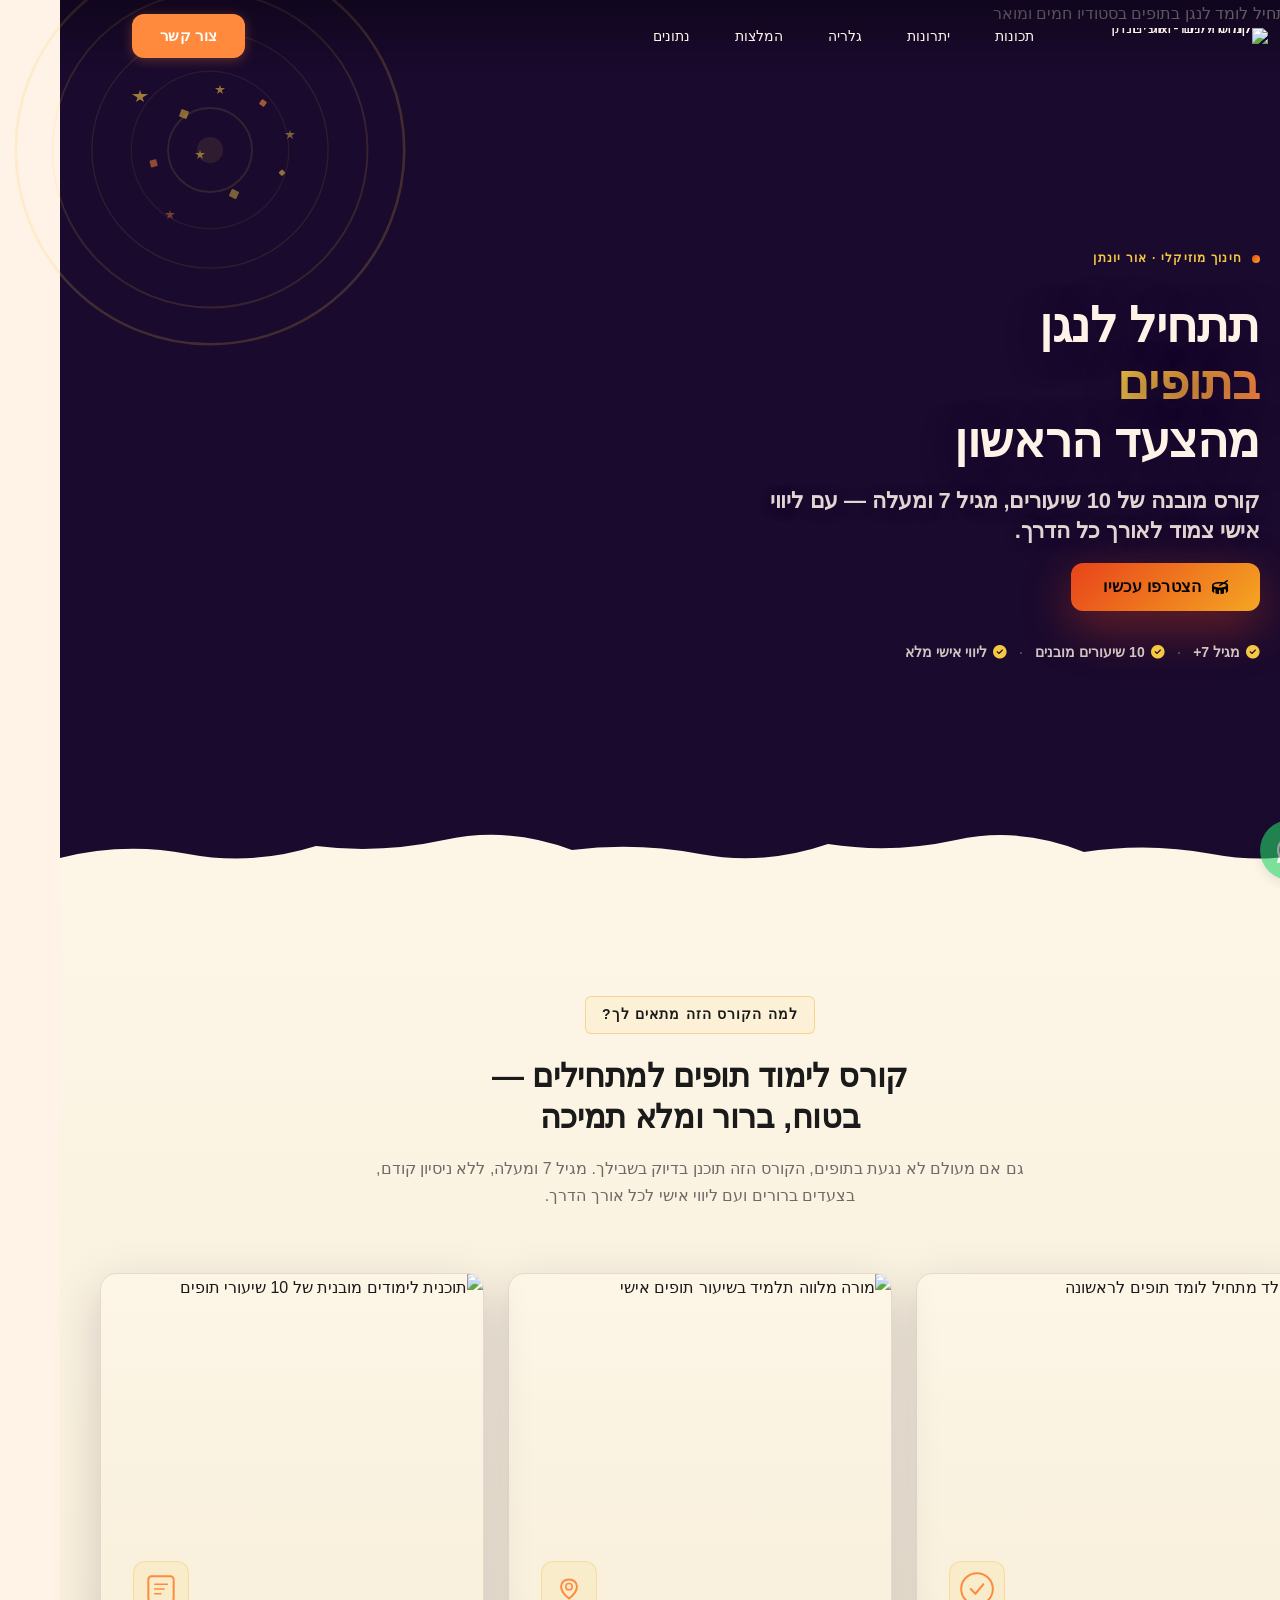
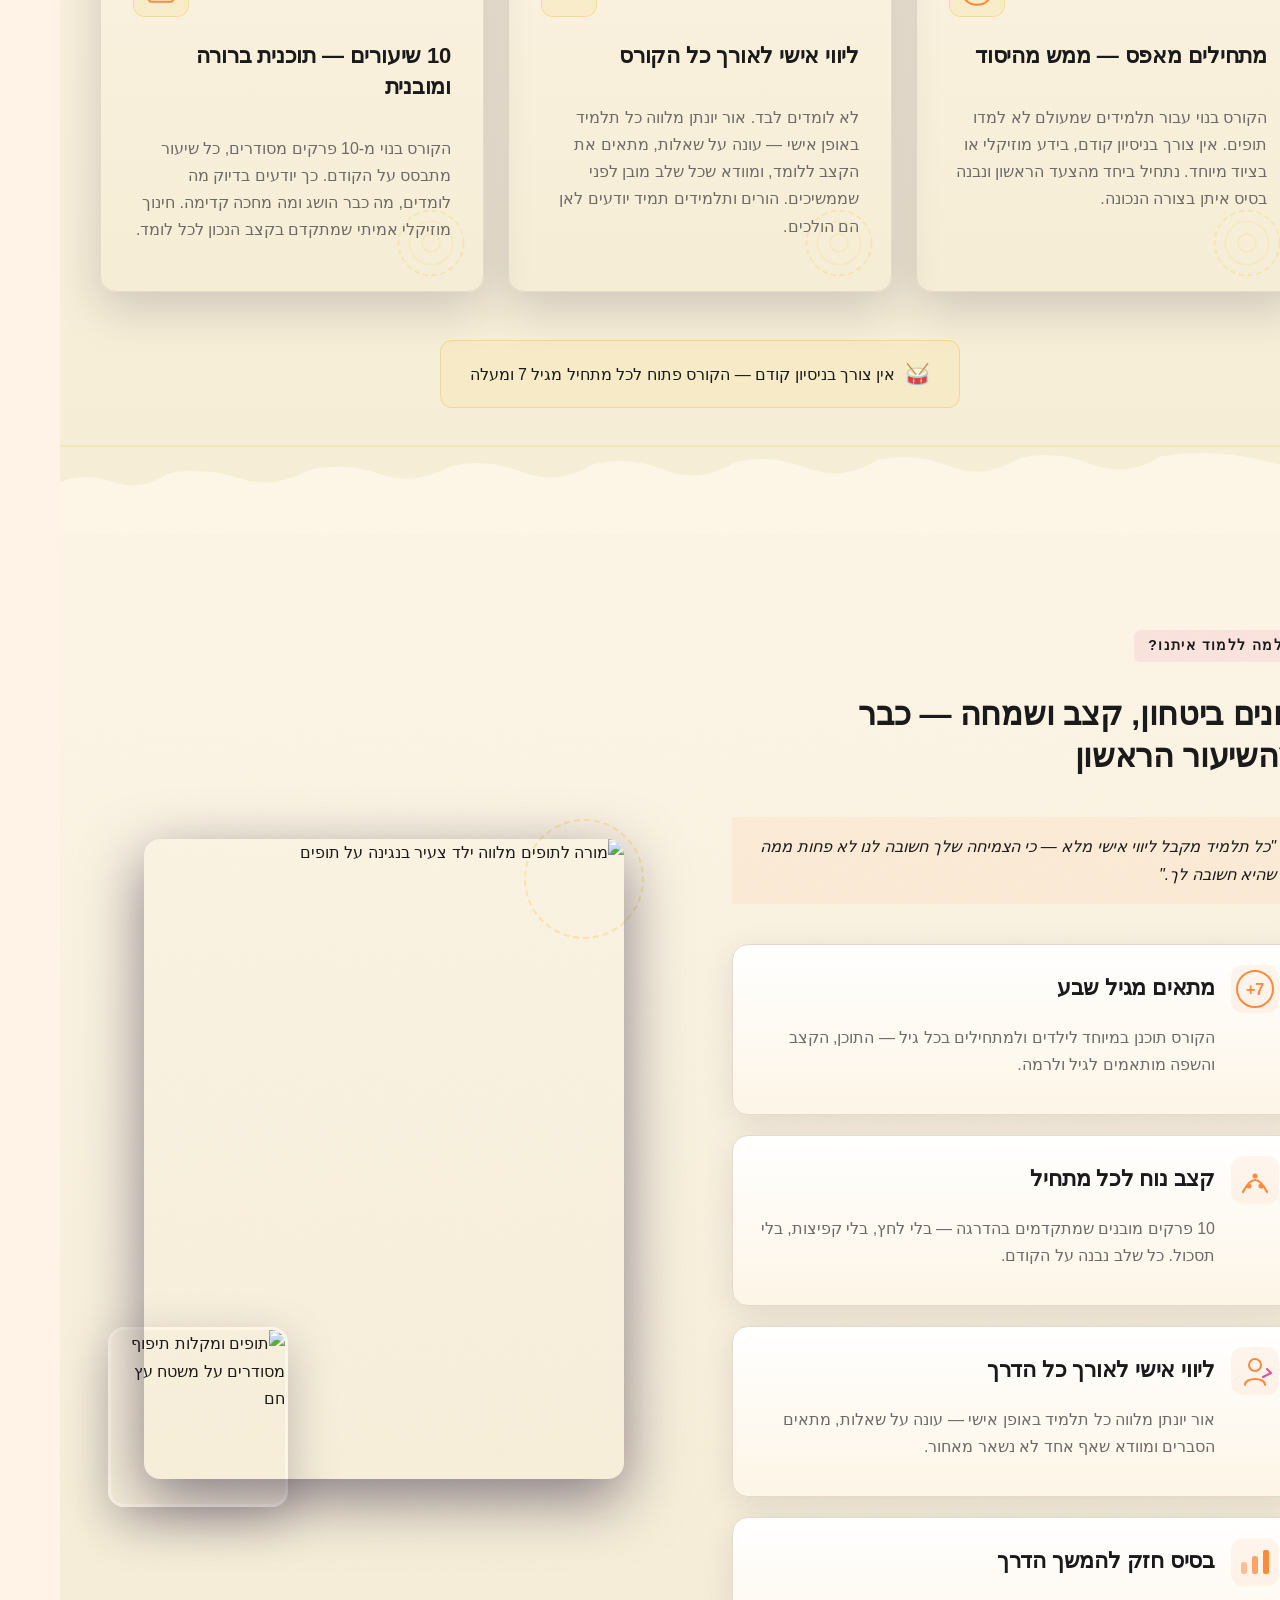
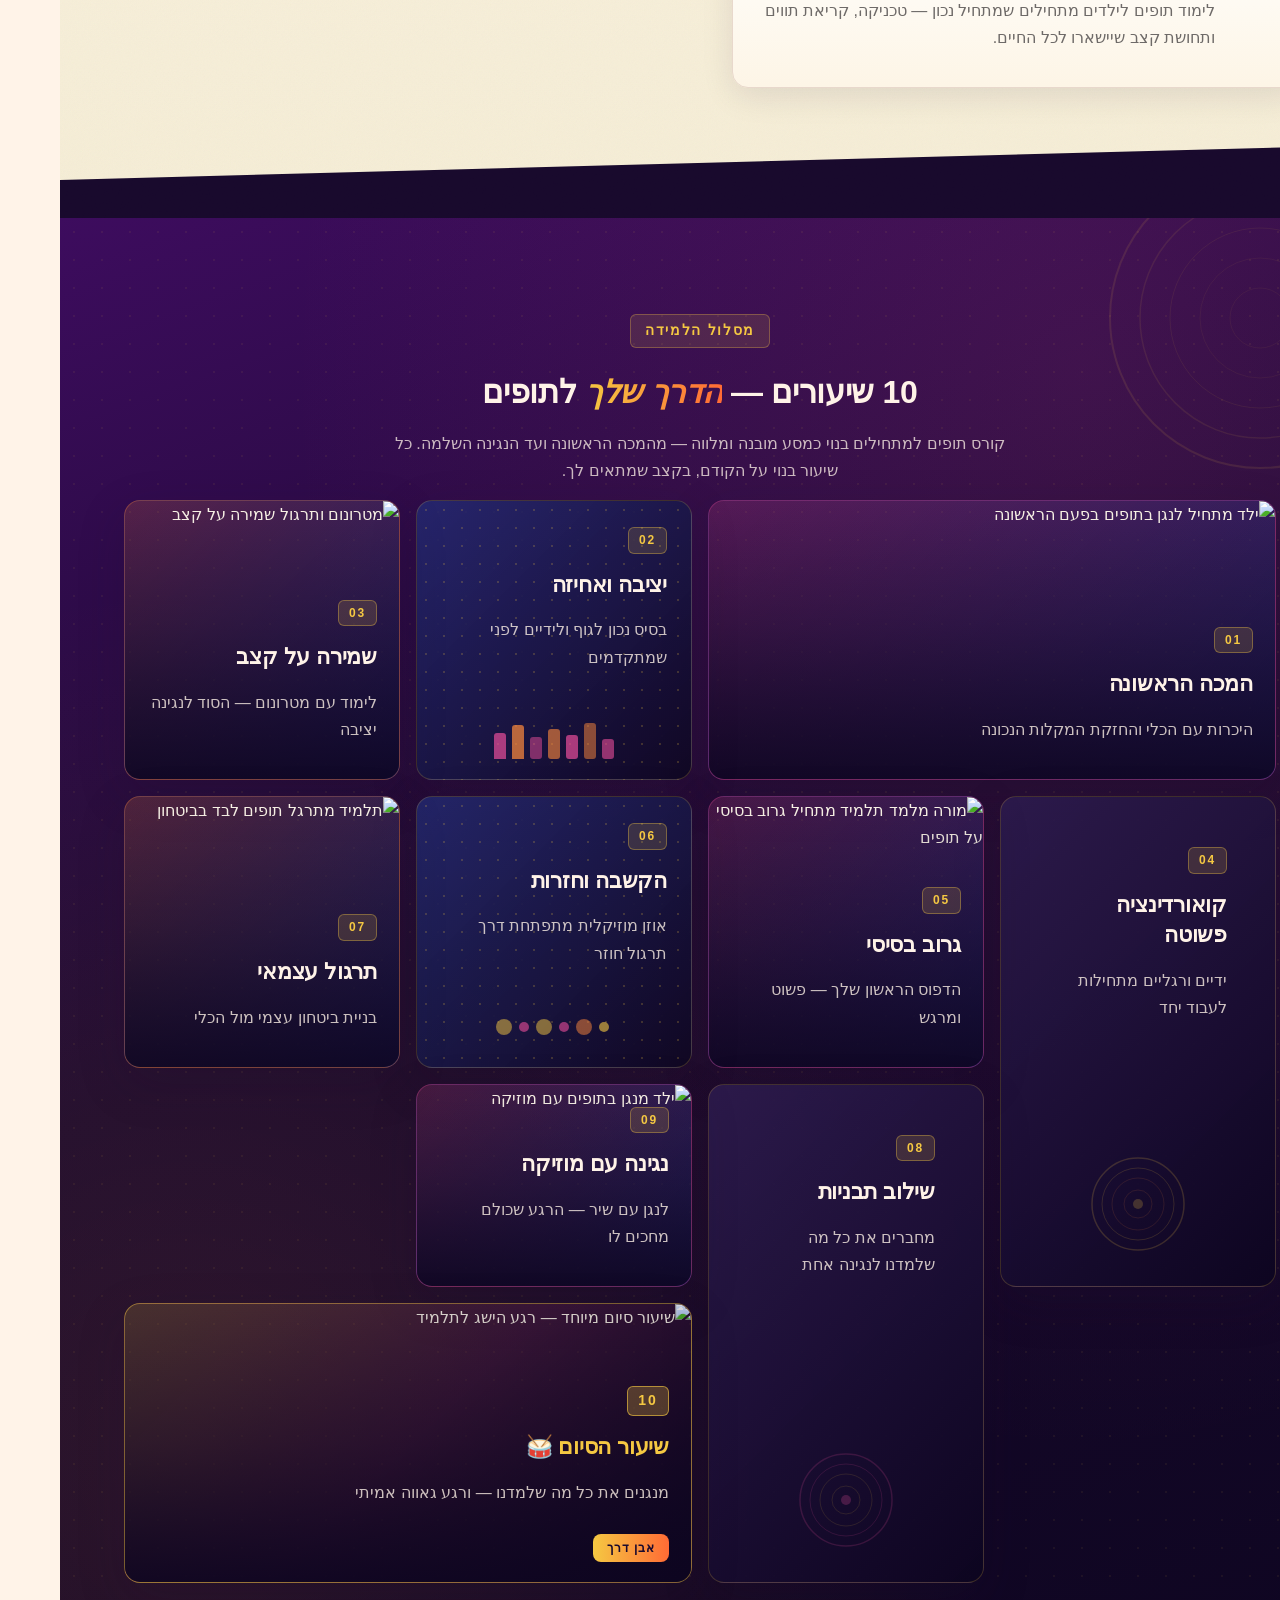
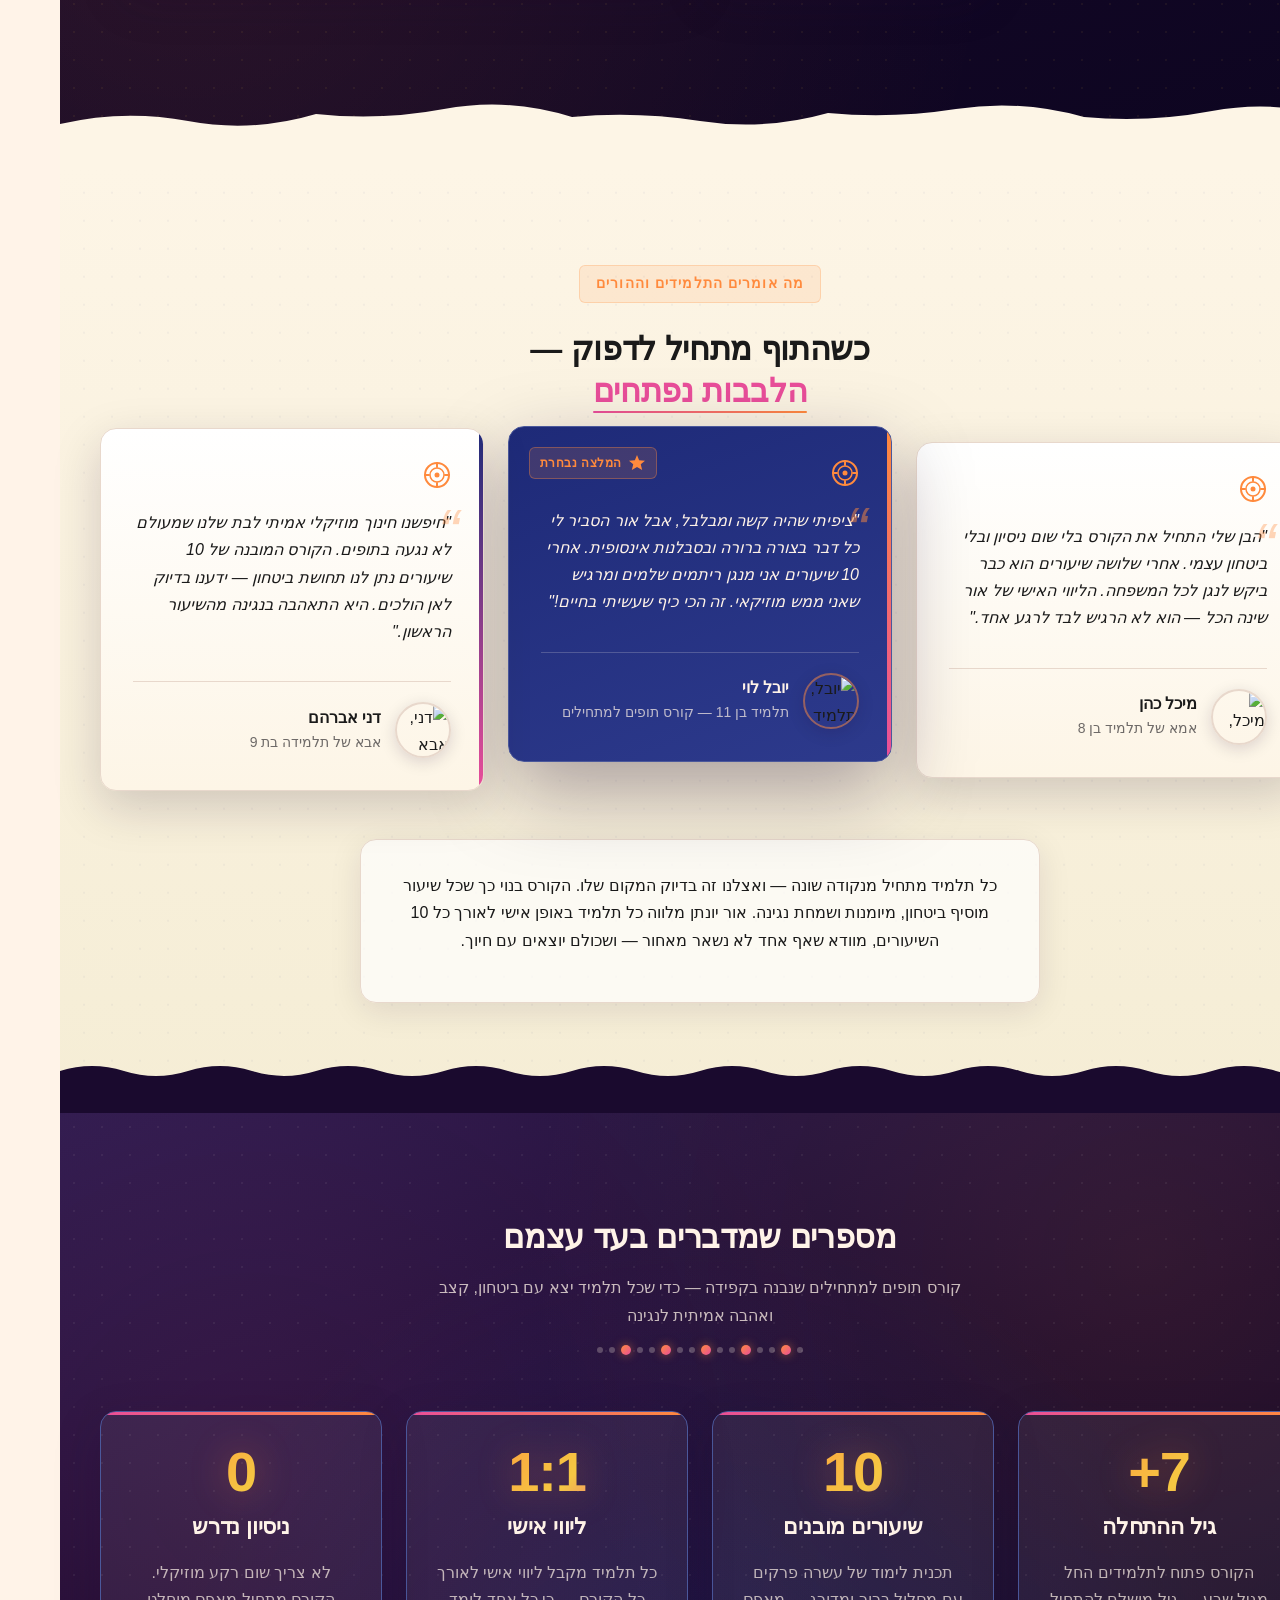
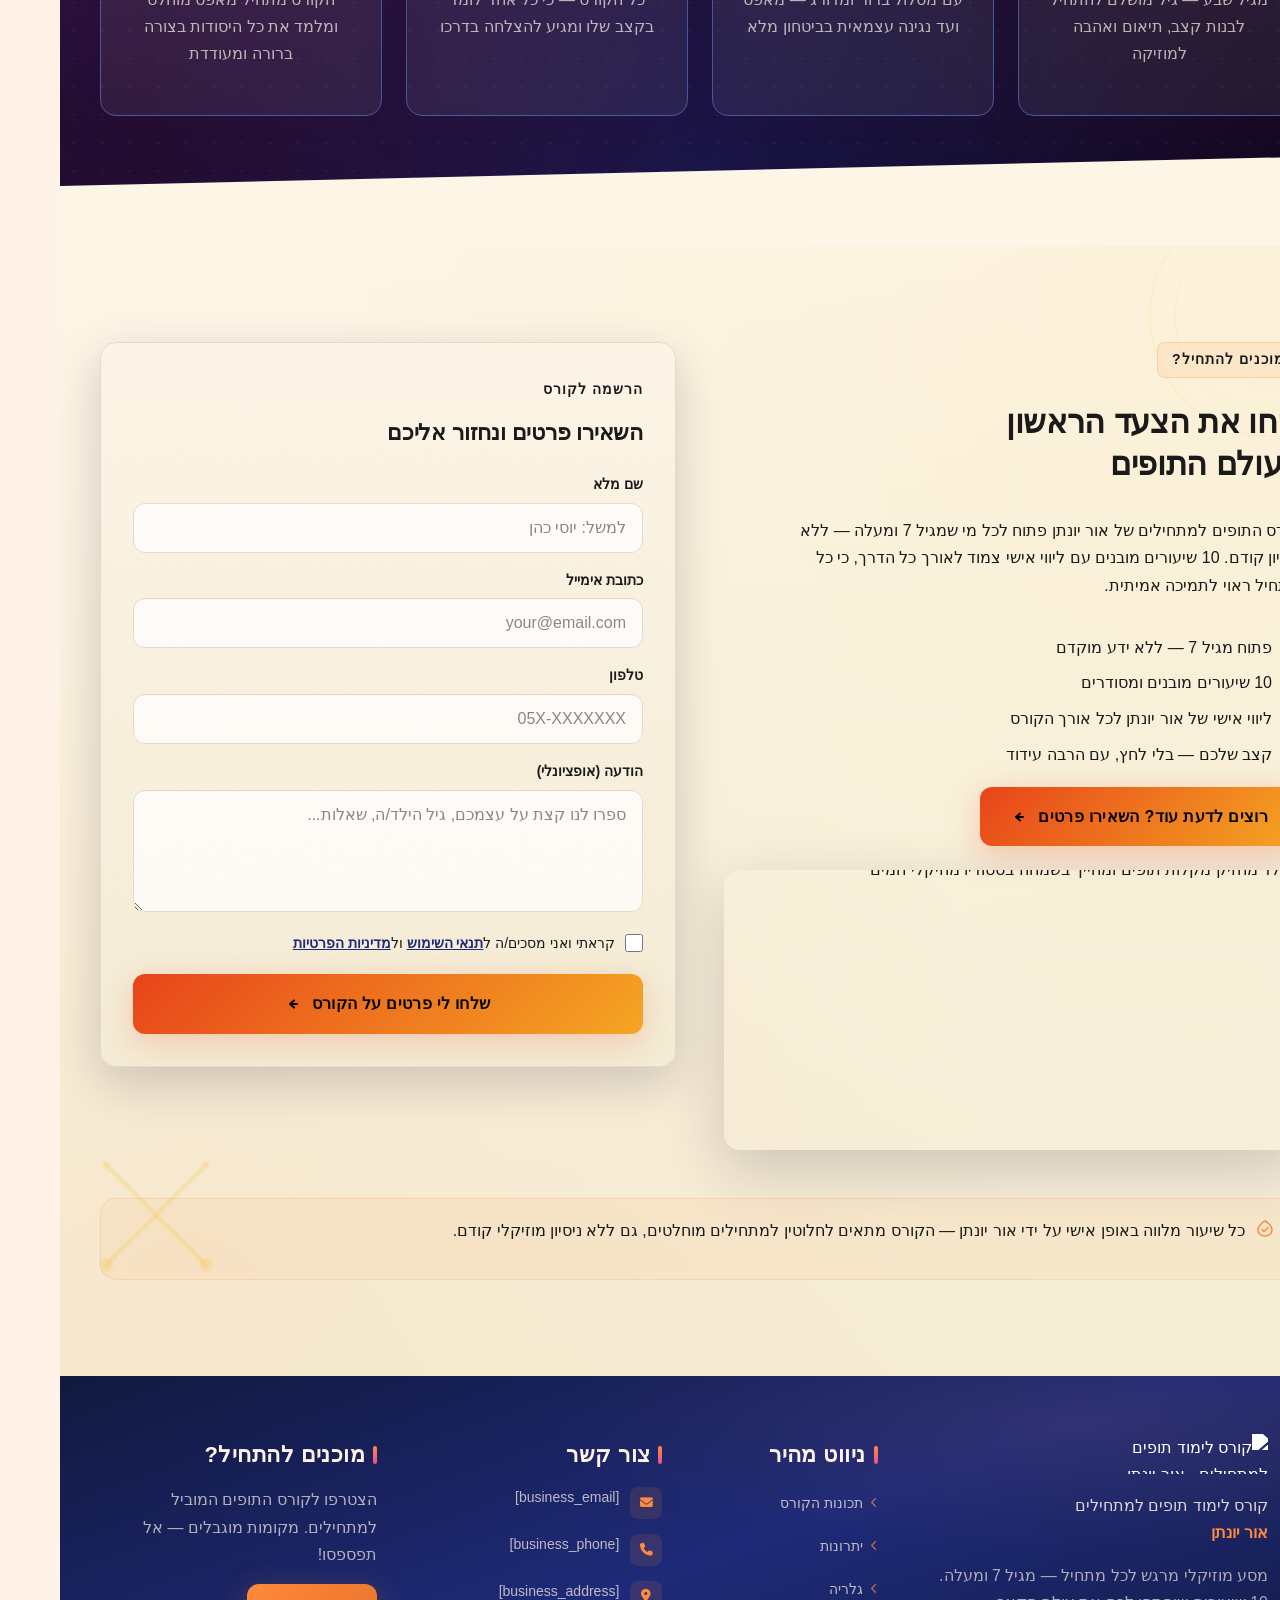
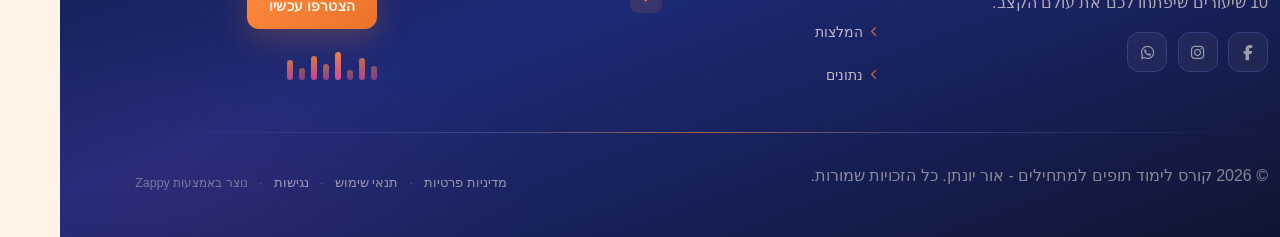
==== commit 5160a91b: "Background sync: Progressive GitHub Sync" ====
--- a/public/index.html
+++ b/public/index.html
@@ -769,7 +769,7 @@
     <section id="hero" class="index-hero-section" data-layout-spec="בית-hero" dir="rtl" data-hero-type="fullscreen-scrim">
   <!-- Background Image -->
   <div class="index-hero-bg">
-    <img data-hero-bg="true" data-placeholder="index-hero-image-1" data-context="A young beginner drummer aged 7-10, sitting behind a full drum kit in a warm, dimly lit music studio. The child holds drumsticks mid-strike with a joyful, focused expression. Warm amber and orange stage lighting creates dramatic shadows on the drum skins. Motion blur on the sticks suggests energy and rhythm. The background shows a dark rehearsal room with subtle bokeh lights. Cinematic, aspirational, editorial photography style. Rich textures on the drum heads visible." width="1200" height="700" src="/assets/site-index-hero-image-1.webp" alt="ילד מתחיל לומד לנגן בתופים בסטודיו חמים ומואר" class="index-hero-img">
+    <img data-hero-bg="true" data-placeholder="index-hero-image-1" data-context="A young beginner drummer aged 7-10, sitting behind a full drum kit in a warm, dimly lit music studio. The child holds drumsticks mid-strike with a joyful, focused expression. Warm amber and orange stage lighting creates dramatic shadows on the drum skins. Motion blur on the sticks suggests energy and rhythm. The background shows a dark rehearsal room with subtle bokeh lights. Cinematic, aspirational, editorial photography style. Rich textures on the drum heads visible." width="1200" height="700" src="/assets/site-index-hero-image-1.webp" alt="ילד מתחיל לומד לנגן בתופים בסטודיו חמים ומואר" class="index-hero-img" data-hero-background="true" data-element-type="image" data-element-id="img-1778062446557-y1z0ce93j">
   </div>
 
   <!-- Scrim Overlay -->
@@ -812,7 +812,7 @@
       <!-- H1 -->
       <h1 class="index-hero-h1">
         תתחיל לנגן<br>
-        <span class="index-hero-h1-accent">בתופים</span><br>
+        <span class="index-hero-h1-accent" style="color: rgb(26, 26, 26) !important;">בתופים</span><br>
         מהצעד הראשון
       </h1>
 
@@ -824,30 +824,27 @@
 
       <!-- CTA Buttons -->
       <div class="index-hero-ctas">
-        <a href="#contact" class="index-hero-btn-primary">
+        <a href="https://clickcourse.base44.app/course/69c8248ec569a6082a9ea1d7" class="index-hero-btn-primary btn btn-primary" style="color: rgb(255, 255, 255) !important; outline: none; border-color: transparent !important; background-color: transparent !important; background-image: linear-gradient(135deg, rgb(232, 68, 26), rgb(245, 166, 35)) !important;" data-element-type="button" data-element-id="btn-1778062446504-31a81h44d" data-native-element="true" target="_blank" rel="noopener noreferrer">
           <i class="fa-solid fa-drum"></i>
           הצטרפו עכשיו
         </a>
-        <a href="#curriculum" class="index-hero-btn-secondary">
-          <i class="fa-solid fa-list-ol"></i>
-          צפו ב-10 השיעורים
-        </a>
+        
       </div>
 
       <!-- Reassurance line -->
       <div class="index-hero-reassurance">
         <span class="index-hero-reassurance-item">
-          <i class="fa-solid fa-check-circle"></i>
+          <i class="fa-solid fa-check-circle" data-element-type="icon" data-element-id="icon-1778062446546-40n90i569" data-icon-type="fontawesome"></i>
           מגיל 7+
         </span>
         <span class="index-hero-reassurance-sep" aria-hidden="true">·</span>
         <span class="index-hero-reassurance-item">
-          <i class="fa-solid fa-check-circle"></i>
+          <i class="fa-solid fa-check-circle" data-element-type="icon" data-element-id="icon-1778062446547-xndvd2tcx" data-icon-type="fontawesome"></i>
           10 שיעורים מובנים
         </span>
         <span class="index-hero-reassurance-sep" aria-hidden="true">·</span>
         <span class="index-hero-reassurance-item">
-          <i class="fa-solid fa-check-circle"></i>
+          <i class="fa-solid fa-check-circle" data-element-type="icon" data-element-id="icon-1778062446547-aytwfulk8" data-icon-type="fontawesome"></i>
           ליווי אישי מלא
         </span>
       </div>
